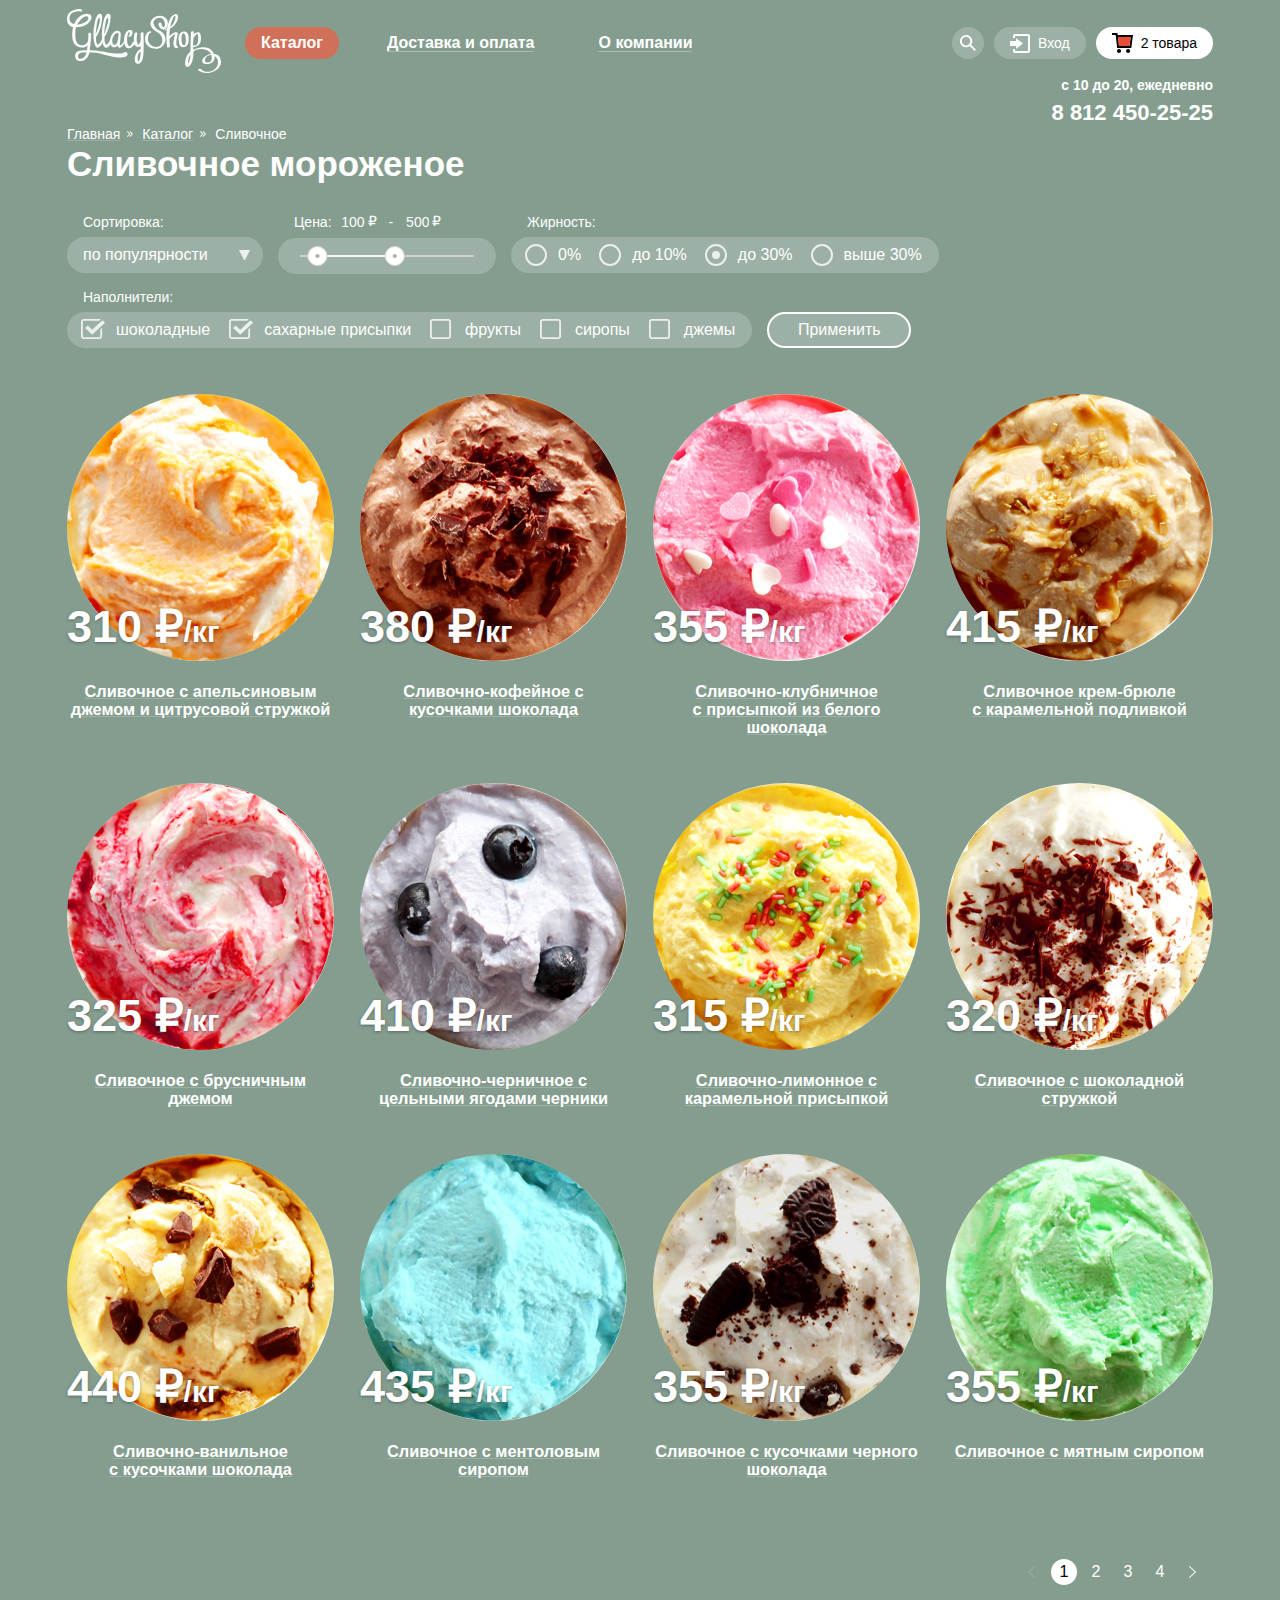
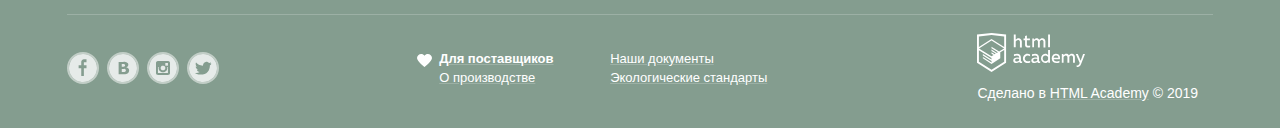
==== catalog.html @ a574b748 "убрал ошибку javascript" ====
<!DOCTYPE html>
<html lang="ru">

<head>
  <meta charset="utf-8">
  <link href="css/normalize.css" rel="stylesheet">
  <link rel="stylesheet" href="css/style.min.css">
  <title>HTML Academy: Глейси - каталог</title>
</head>

<body class="page">
  <svg style="display: none;">
    <symbol id="logo-gllacy" viewBox="0 0 154 64">
      <path
        d="M59.3411 43.1507C58.6031 43.0641 57.8564 43.196 57.1891 43.5308C57.1891 43.5308 54.1865 46.1093 39.3332 43.1404C28.4134 40.9523 22.7384 41.1783 22.7384 41.1783C22.7384 41.1783 24.57 28.3371 24.0695 24.7415C24.0466 24.4763 23.9242 24.2306 23.7281 24.0562C23.532 23.8818 23.2777 23.7923 23.0186 23.8067C21.9276 23.8067 21.267 24.2382 21.267 24.834C21.3606 27.2614 21.277 29.6926 21.0168 32.1072C20.5634 33.3829 19.7122 34.4692 18.5955 35.1974C17.4788 35.9256 16.1591 36.255 14.8413 36.1342C10.087 35.7952 9.08615 32.2819 8.66578 29.8883C8.2454 27.4947 8.00519 20.807 9.2563 18.0744C9.2563 18.0744 16.4227 18.3312 20.9267 14.3864C25.4308 10.4416 25.1505 7.03093 23.0186 5.57217C20.8867 4.11341 15.8922 4.37024 12.0588 7.96577C9.85781 9.93907 8.11968 12.3973 6.97426 15.1569C6.97426 15.1569 1.33923 13.9241 2.63038 7.88359C4.00161 1.57599 12.3991 2.31564 12.3991 2.31564C14.1507 2.66492 14.2307 2.82929 14.8113 2.23346C15.3918 1.63763 15.8122 0.0966821 13.0597 0.00422536C10.3072 -0.0882313 2.04986 1.30889 0.46845 6.93848C-1.22306 12.9276 1.89973 17.2114 6.09348 17.8792C6.09348 17.8792 3.80143 28.2549 6.63396 33.3914C7.41915 35.0146 8.65661 36.3617 10.1892 37.2616C11.7218 38.1615 13.4804 38.5736 15.2417 38.4457C16.8931 38.4457 19.8157 37.5005 20.6465 36.1342C20.6465 36.1342 20.2561 39.812 19.9258 41.1475C19.9258 41.1475 12.9796 41.055 10.8077 42.1748C7.11439 44.178 7.88508 48.8727 9.30635 50.5369C10.5074 51.9546 14.1207 52.7251 16.733 51.4615C18.2281 50.723 19.5196 49.6125 20.4898 48.2309C21.46 46.8494 22.0781 45.2407 22.288 43.5513C26.5142 43.3281 30.748 43.7998 34.8292 44.9485C41.0047 46.8387 49.6024 48.6056 52.1847 48.6056C54.767 48.6056 60.1918 47.8454 60.5221 45.6367C60.7023 44.178 60.1718 43.4178 59.3411 43.1507ZM15.8722 8.81843C15.8722 8.81843 19.1552 6.25019 20.7266 7.85277C21.0794 8.24335 21.2828 8.75163 21.2993 9.28397C21.3159 9.81632 21.1445 10.3369 20.8166 10.7497C20.156 11.6332 18.4145 14.4275 10.1471 15.8143C10.1471 15.8143 12.7494 11.1298 15.8722 8.81843ZM16.1425 48.7905C16.1425 48.7905 11.6084 51.328 11.138 47.8865C10.9562 47.1689 11.0201 46.409 11.3189 45.7339C11.6177 45.0588 12.1333 44.5096 12.7795 44.178C13.5702 43.7773 14.6511 43.274 19.3653 43.4486C19.3125 44.5462 18.9891 45.6121 18.4254 46.5464C17.8617 47.4807 17.0762 48.2528 16.1425 48.7905Z"
        fill="#FBFCFB" />
      <path
        d="M73.6439 24.382C73.6439 26.7037 73.6439 29.0151 73.6439 31.3368C73.6439 31.3368 73.6439 31.419 73.6439 31.46C73.5647 32.3848 73.2694 33.2764 72.7831 34.0591C72.4757 34.6276 72.0763 35.1382 71.602 35.5692C71.0716 36.0418 70.7212 34.9837 70.5211 34.5419C69.1298 31.5525 69.8004 27.546 70.3409 24.4128C70.5911 22.9129 67.6285 23.3033 67.3983 24.6388C66.8584 27.3095 66.6732 30.043 66.8478 32.7647C66.5854 32.7859 66.3304 32.8637 66.0993 32.9929C65.8682 33.1221 65.6662 33.2999 65.5066 33.5146C64.9961 34.6344 63.5048 38.3532 61.6731 36.8636C60.352 35.8363 60.2118 33.0215 60.0717 31.4498C59.9123 29.2711 60.1916 27.082 60.8925 25.0189C60.8324 25.1935 62.0335 22.1116 62.5639 23.2622C62.7074 23.8105 62.7269 24.3852 62.6211 24.9424C62.5153 25.4997 62.2869 26.0248 61.9534 26.4777C60.382 27.6899 62.8242 28.1932 63.775 27.4536C65.5766 26.0667 66.7777 21.5877 63.705 21.0535C60.2319 20.4577 58.2601 24.0532 57.5294 26.9091C57.1421 28.5492 56.9738 30.2357 57.029 31.9223C56.5486 32.7853 54.9271 35.559 53.9763 36.0315C52.8553 36.6273 52.8753 35.7952 52.9153 35.261C52.9554 34.7269 53.4558 29.9705 53.726 26.7653C53.9629 25.4929 53.7871 24.1758 53.2256 23.0157C52.7952 22.1219 49.222 20.1187 46.0792 23.8786C44.3087 25.8622 43.2252 28.3898 42.9965 31.0697C42.7863 31.5011 42.5561 31.9634 42.2858 32.4668C40.7845 35.2919 38.8928 36.4835 38.2222 34.5214C37.5477 32.4775 37.2921 30.3125 37.4715 28.1624C39.8038 24.4569 41.5156 20.377 42.536 16.0917C44.0374 9.2499 43.7571 5.84954 42.9464 5.27426C42.1357 4.69897 38.6926 3.2813 36.6208 11.6949C35.0837 17.6814 34.5456 23.8919 35.0293 30.0629C34.7091 30.7615 34.3087 31.6039 33.7982 32.5593C32.2969 35.3843 30.4152 36.576 29.7346 34.6138C29.0736 32.567 28.8317 30.4021 29.024 28.2549C31.3562 24.5494 33.068 20.4695 34.0885 16.1841C35.6399 9.2499 35.3296 5.84954 34.5189 5.27426C33.7082 4.69897 30.2651 3.2813 28.2032 11.6949C26.1414 20.1084 25.731 29.2822 27.7028 35.446C27.7028 35.446 28.7838 38.9182 30.8056 38.6614C32.4771 38.4457 34.4688 36.7609 35.6399 33.6174C35.7723 34.2352 35.936 34.8456 36.1303 35.446C36.1303 35.446 37.2113 38.9182 39.2331 38.6614C40.6043 38.4868 42.2358 37.3054 43.3768 35.148C44.0874 37.028 45.6188 38.5792 47.5906 38.2299C50.263 37.7368 50.8134 36.2472 50.8134 36.2472C50.8134 36.2472 50.7634 38.6922 52.4749 38.6922C53.9963 38.6922 55.2074 37.7779 56.4084 35.446C56.8188 34.6549 57.059 34.1927 57.1891 33.9256C57.5395 36.1342 58.4303 38.0964 60.1918 38.8874C63.1945 40.2229 65.8169 37.6855 67.3582 35.1789C67.5558 35.7829 67.878 36.3361 68.303 36.8006C68.7279 37.2651 69.2455 37.63 69.8204 37.8704C70.4759 38.0818 71.1752 38.1045 71.8424 37.936C72.5095 37.7676 73.1188 37.4144 73.6038 36.915V40.5311C73.0551 40.5011 72.5114 40.6523 72.0524 40.9625C70.5201 42.253 69.3316 43.9212 68.5982 45.8112C67.8648 47.7013 67.6103 49.7513 67.8587 51.7697C67.9009 52.3158 68.0743 52.8426 68.3632 53.3032C68.6521 53.7638 69.0476 54.1438 69.5145 54.4093C69.9813 54.6749 70.5049 54.8176 71.0386 54.8249C71.5722 54.8321 72.0994 54.7037 72.5729 54.451C75.6757 53.0641 76.1461 48.2872 76.4063 45.3696C77.0369 38.3532 76.5464 31.0491 76.5464 24.0121C76.5464 22.7178 73.6439 23.3239 73.6439 24.382ZM30.2751 12.8763C30.9657 10.1539 31.6063 9.06498 32.2769 9.06498C32.9475 9.06498 33.2077 9.79436 32.7373 12.1469C31.8645 16.659 30.491 21.0536 28.6436 25.2449C28.6436 25.2449 29.5845 15.6089 30.2751 12.8763ZM38.7026 12.8763C39.3932 10.1539 40.0338 9.06498 40.6544 9.06498C41.2749 9.06498 41.5952 9.79436 41.1248 12.1469C40.6544 14.4994 39.123 21.0022 37.0311 25.2449C37.0311 25.2449 38.032 15.6089 38.7026 12.8763ZM51.5741 25.6866C51.4941 26.2825 51.1137 30.0937 50.5732 32.1483C50.0327 34.2029 49.6624 34.9323 48.041 35.6411C46.4195 36.35 45.5988 34.1824 45.5988 34.1824C44.4478 30.895 45.9891 28.0186 47.2703 26.0462C48.5514 24.0738 49.8426 23.8991 50.5832 23.9916C50.7568 24.036 50.9201 24.1152 51.0638 24.2244C51.2076 24.3337 51.3289 24.4709 51.4209 24.6284C51.513 24.7858 51.5739 24.9603 51.6001 25.1418C51.6264 25.3234 51.6176 25.5086 51.5741 25.6866ZM73.5638 44.178C73.6242 46.9398 73.0839 49.6807 71.9824 52.2012C71.2817 52.345 70.9815 52.0779 70.7413 50.9273C70.5761 49.8209 70.5761 48.6951 70.7413 47.5886C71.0686 45.5562 72.0479 43.6942 73.5237 42.298C73.5738 42.9452 73.5738 43.5719 73.5638 44.178Z"
        fill="#FBFCFB" />
      <path
        d="M92.3806 21.4747C91.0788 20.8853 89.9035 20.0372 88.9227 18.9793C87.9418 17.9214 87.1746 16.6746 86.6655 15.3109C85.3843 11.3867 89.5881 8.4897 92.9411 8.66434C96.2941 8.83898 98.0857 12.3832 97.9456 15.5575C97.8855 16.6772 97.1949 19.2044 95.8437 17.8895C94.9501 16.8485 94.4032 15.5422 94.2823 14.1604C94.0821 12.9173 91.1795 13.657 91.3797 14.9617C91.9602 18.7216 95.9037 22.8616 99.2868 18.927C99.9789 18.0362 100.466 16.9962 100.711 15.8848C100.955 14.7735 100.952 13.6197 100.701 12.5099C100.45 11.4 99.9568 10.363 99.2595 9.47639C98.5622 8.5898 97.6784 7.87669 96.6744 7.39049C94.4096 6.48529 91.905 6.43566 89.6078 7.25044C87.3107 8.06522 85.3703 9.6914 84.1332 11.8387C81.4008 16.8211 86.8857 21.6905 90.7692 23.4677C97.0047 26.8886 97.2349 37.9012 88.9475 37.9731C87.245 37.933 85.5951 37.3594 84.2193 36.3293C82.8436 35.2991 81.8077 33.8617 81.2506 32.21C80.6801 30.4841 80.9704 24.4539 83.2524 23.9916C85.0641 23.632 84.5736 21.937 82.802 22.2555C79.0887 22.9951 77.7175 27.9159 78.0778 31.3573C78.6583 36.8431 83.6628 39.9147 88.7173 39.8736C90.9535 39.9395 93.1417 39.2 94.9022 37.7833C96.6628 36.3666 97.8847 34.3621 98.3559 32.1175C98.7278 29.9065 98.3339 27.6317 97.2424 25.6876C96.151 23.7436 94.4309 22.2531 92.3806 21.4747Z"
        fill="#FBFCFB" />
      <path
        d="M110.977 37.7985C108.125 36.1959 109.756 30.0218 110.187 27.6488C110.467 26.1181 111.738 23.7553 109.696 23.2314C107.304 22.6356 104.461 24.9675 102.41 27.1968C102.408 24.6249 102.592 22.0565 102.96 19.5126C106.125 17.8918 108.659 15.2147 110.146 11.9209C111.448 9.2499 112.088 3.70249 107.684 5.32562C103.681 6.76384 102.309 11.4894 101.058 15.2801C100.586 16.7464 100.221 18.247 99.9674 19.7694C99.5682 19.9414 99.1606 20.0923 98.7463 20.2214C97.0848 20.7556 97.305 21.6699 98.9865 21.1357L99.7972 20.8686C98.9965 26.6318 99.537 32.6723 100.047 38.3327C100.047 38.8874 103.05 38.3327 102.94 37.5314C102.72 35.0042 102.53 32.4771 102.45 29.9705C102.691 29.8979 102.909 29.7595 103.08 29.5698C104.001 28.3831 105.034 27.2924 106.163 26.3133C106.463 26.0359 106.773 25.7791 107.084 25.5325L107.544 25.1833C108.215 24.6388 108.345 24.6285 107.924 25.1833C107.768 26.1629 107.56 27.1333 107.304 28.0905C106.753 31.1724 105.172 37.2232 108.645 39.1648C109.396 39.5551 112.098 38.4046 110.977 37.7985ZM104.481 13.0303C104.792 12.1161 105.202 11.212 105.582 10.3286C106.053 9.21908 107.314 5.42835 108.225 7.24667C108.955 8.69516 107.804 11.0682 107.294 12.4551C106.49 14.6234 105.102 16.5119 103.29 17.8997C103.582 16.2514 103.98 14.6248 104.481 13.0303Z"
        fill="#FBFCFB" />
      <path
        d="M121.737 30.5971C121.737 27.2173 121.367 22.8821 117.433 22.5226C113.119 22.1219 111.428 26.755 111.368 30.217C111.361 30.3395 111.392 30.4611 111.454 30.5657C111.517 30.6702 111.609 30.7528 111.718 30.8026C111.718 34.0386 112.479 38.2607 116.232 38.1888C120.416 38.1272 121.737 34.3776 121.737 30.5971ZM116.732 36.2267C114.29 35.1994 114.51 30.8745 114.671 28.7891C114.685 28.6843 114.671 28.5773 114.628 28.4808C114.585 28.3843 114.517 28.3024 114.43 28.2446C114.731 26.19 115.511 23.1081 117.293 24.6388C118.714 25.8921 118.744 28.9021 118.814 30.6382C118.874 31.8504 118.724 36.9869 116.742 36.2267H116.732Z"
        fill="#FBFCFB" />
      <path
        d="M153.265 49.1398C152.144 46.1812 149.682 45.0306 146.969 44.9074C146.667 44.1563 146.287 43.4401 145.838 42.7706C141.925 36.8225 132.637 37.6341 126.341 40.716C126.341 39.7812 126.251 38.8463 126.211 37.9115C127.463 38.0153 128.721 37.7863 129.862 37.2465C131.003 36.7067 131.99 35.8743 132.727 34.8296C134.398 32.3743 134.158 28.0186 133.497 25.2654C132.877 22.6767 130.415 23.1389 128.563 24.0019C127.882 24.333 127.254 24.7696 126.701 25.2963C126.701 24.608 126.811 23.9094 126.861 23.2417C126.972 21.6596 124.019 22.0603 123.919 23.4574C123.458 29.8164 123.619 36.1548 123.478 42.5035C121.702 44.0013 120.291 45.9041 119.358 48.0604C118.425 50.2166 117.996 52.5667 118.104 54.9235C118.104 57.2555 120.035 59.0327 122.107 57.3685C125 55.0879 125.881 50.5575 126.281 47.0955C126.445 45.5504 126.498 43.995 126.441 42.4419C128.698 40.9228 131.334 40.105 134.033 40.0868C136.732 40.0685 139.378 40.8507 141.655 42.3391C142.632 43.0474 143.415 44.0028 143.927 45.1128C142.326 45.4066 140.771 45.9179 139.303 46.6332C137.591 47.4756 135.049 49.4686 135.169 51.6978C135.149 52.4032 135.366 53.0941 135.784 53.655C136.201 54.216 136.793 54.613 137.461 54.7797C137.552 54.8272 137.65 54.8584 137.751 54.8721C143.897 55.8994 148.471 52.1703 147.59 46.9209C150.593 48.5954 151.704 52.4785 150.643 55.8173C148.251 63.3165 139.042 64.991 133.678 59.9778C133.097 59.4436 130.485 60.5736 130.945 61.0051C138.692 68.2681 157.989 61.5496 153.265 49.1398ZM123.298 47.3215C123.213 49.1354 122.827 50.9211 122.157 52.6018C121.907 53.1668 121.637 53.7113 121.346 54.2455C121.346 54.2455 121.086 54.3071 121.036 53.5058C121.032 50.6277 121.846 47.8109 123.378 45.4005C123.358 46.0374 123.338 46.6846 123.298 47.3215ZM126.431 28.974C126.489 28.9234 126.539 28.8646 126.581 28.7994C127.119 27.8692 127.757 27.0042 128.483 26.2208C129.007 25.6096 129.617 25.0831 130.294 24.6593C130.615 24.8237 130.945 25.6866 131.065 26.8475C131.375 29.7034 131.506 37.2232 127.122 36.5143C126.78 36.4987 126.438 36.5583 126.121 36.689C126.111 34.0797 126.251 31.532 126.431 28.974ZM139.523 53.362H139.463C137.781 52.9511 137.961 51.3074 138.182 50.1979C138.672 47.5989 141.755 46.2018 144.297 46.0888C145.588 49.787 144.597 54.2147 139.523 53.362Z"
        fill="#FBFCFB" />
    </symbol>
    <symbol id="login-logo" viewBox="0 0 20 19">
      <path d="M6.04 14.88L12.96 9.5L6.04 4.13V7.04H0V11.96H6.04V14.88Z" />
      <path
        d="M18 0H5C4.46957 0 3.96086 0.210714 3.58579 0.585786C3.21071 0.960859 3 1.46957 3 2V4H5V2H18V17H5V15H3V17C3 17.5304 3.21071 18.0391 3.58579 18.4142C3.96086 18.7893 4.46957 19 5 19H18C18.5304 19 19.0391 18.7893 19.4142 18.4142C19.7893 18.0391 20 17.5304 20 17V2C20 1.46957 19.7893 0.960859 19.4142 0.585786C19.0391 0.210714 18.5304 0 18 0Z" />
    </symbol>
    <symbol id="search-logo" viewBox="0 0 16 16">
      <path
        d="M16 14.6652L11.0785 9.73294C11.9827 8.48188 12.3826 6.93501 12.1984 5.40134C12.0141 3.86767 11.2594 2.4601 10.0848 1.45982C8.91022 0.45954 7.40233 -0.0598191 5.86234 0.00548954C4.32234 0.0707982 2.86363 0.715967 1.77757 1.81212C0.691516 2.90827 0.0580813 4.3747 0.0038002 5.91849C-0.050481 7.46228 0.478388 8.96976 1.48476 10.1398C2.49113 11.3098 3.90092 12.0563 5.43251 12.2301C6.96409 12.4039 8.50472 11.9922 9.74663 11.0772L14.6586 16L16 14.6652ZM6.08152 10.3767C5.24079 10.3767 4.41895 10.1268 3.71991 9.65874C3.02087 9.19063 2.47604 8.5253 2.15431 7.74687C1.83258 6.96844 1.7484 6.11188 1.91241 5.28551C2.07643 4.45913 2.48128 3.70006 3.07576 3.10427C3.67024 2.50849 4.42766 2.10276 5.25223 1.93838C6.0768 1.77401 6.93149 1.85837 7.70822 2.1808C8.48495 2.50324 9.14883 3.04927 9.61591 3.74983C10.083 4.4504 10.3323 5.27404 10.3323 6.11661C10.3298 7.24568 9.88115 8.3278 9.08451 9.12618C8.28788 9.92456 7.20813 10.3742 6.08152 10.3767Z" />
    </symbol>
    <symbol id="cart-logo" viewBox="0 0 21 20">
      <path
        d="M5.70345 2L5.46161 0H0V2H3.66795L5.17946 15H19.2869L21 2H5.70345ZM17.5034 13H6.97313L5.96545 4H18.6924L17.5034 13Z" />
      <path
        d="M7.03359 20C8.14664 20 9.04894 19.1046 9.04894 18C9.04894 16.8954 8.14664 16 7.03359 16C5.92054 16 5.01823 16.8954 5.01823 18C5.01823 19.1046 5.92054 20 7.03359 20Z" />
      <path
        d="M16.1027 20C17.2157 20 18.118 19.1046 18.118 18C18.118 16.8954 17.2157 16 16.1027 16C14.9896 16 14.0873 16.8954 14.0873 18C14.0873 19.1046 14.9896 20 16.1027 20Z" />
      <path class="full-cart" d="M5.93506 4.02997L6.97297 13H17.5032L18.6923 4.02997H5.93506Z" fill="#E84D37" />
    </symbol>
    <symbol id="x-small" viewBox="0 0 11 11">
      <path
        d="M11 0.712591L10.2874 0L5.5 4.78741L0.712591 0L0 0.712591L4.78741 5.5L0 10.2874L0.712591 11L5.5 6.21259L10.2874 11L11 10.2874L6.21259 5.5L11 0.712591Z"
        fill="#2C2829" />
    </symbol>
    <symbol id="logo-academy" viewBox="0 0 108 39">
      <path
        d="M44.582 28.426C44.7698 28.4144 44.9553 28.3771 45.134 28.3151V29.7263C44.7564 29.8745 44.3566 29.9496 43.9538 29.948C43.6117 29.9839 43.2676 29.9061 42.9692 29.7255C42.6707 29.5448 42.4327 29.2703 42.2882 28.94C41.3994 29.6974 40.2878 30.1005 39.1473 30.0791C37.6339 30.0791 36.2348 29.2021 36.2348 27.3776C36.2348 25.1197 38.2145 24.4241 39.9468 24.4241C40.6765 24.4355 41.4034 24.5233 42.1169 24.6862V24.3737C42.1169 23.275 41.3554 22.4988 39.9277 22.4988C38.894 22.5023 37.8726 22.7358 36.9296 23.1843V21.3699C37.9559 20.9951 39.0325 20.7977 40.1181 20.7852C42.4785 20.7852 43.9253 21.9747 43.9253 24.6459V27.8111C43.912 27.962 43.9555 28.1123 44.0465 28.2294C44.1374 28.3465 44.2683 28.4207 44.4107 28.436C44.4679 28.4427 44.5258 28.4393 44.582 28.426ZM38.1479 27.2163C38.177 27.5946 38.3467 27.9451 38.6198 28.1908C38.8929 28.4366 39.247 28.5574 39.6041 28.5268H39.7088C40.6057 28.5405 41.4713 28.1782 42.1169 27.5187V25.9966C41.522 25.8626 40.9165 25.7883 40.3084 25.7749C39.2615 25.7749 38.1479 26.1277 38.1479 27.2365V27.2163Z"
        fill="white" />
      <path
        d="M50.5022 20.7651C51.4002 20.7443 52.2873 20.9774 53.072 21.4404V23.2448C52.3925 22.7578 51.5891 22.5011 50.7687 22.5089C50.0431 22.4476 49.3241 22.6933 48.7693 23.1922C48.2145 23.6912 47.869 24.4027 47.8085 25.1709C47.7481 25.9391 47.9776 26.7014 48.4468 27.2907C48.916 27.88 49.5867 28.2484 50.3118 28.3151C50.4639 28.3252 50.6165 28.3252 50.7687 28.3151C51.6191 28.315 52.4551 28.0823 53.1957 27.6397V29.4541C52.3309 29.8749 51.387 30.0817 50.4355 30.0589C49.8841 30.1 49.3303 30.0253 48.8062 29.8391C48.282 29.6529 47.7978 29.3589 47.3812 28.974C46.9647 28.589 46.624 28.1207 46.3789 27.5959C46.1337 27.0711 45.9888 26.5002 45.9526 25.916C45.9526 25.7749 45.9526 25.6237 45.9526 25.4826C45.9335 24.882 46.0266 24.2834 46.2264 23.721C46.4263 23.1586 46.729 22.6435 47.1171 22.2052C47.5053 21.767 47.9713 21.4142 48.4885 21.167C49.0057 20.9199 49.5638 20.7833 50.131 20.7651C50.2545 20.7555 50.3786 20.7555 50.5022 20.7651Z"
        fill="white" />
      <path
        d="M62.6661 28.426C62.8538 28.4144 63.0394 28.3771 63.2181 28.3151V29.7263C62.8404 29.8745 62.4407 29.9496 62.0379 29.948C61.6958 29.9839 61.3517 29.9061 61.0532 29.7255C60.7548 29.5448 60.5168 29.2703 60.3723 28.94C59.4834 29.6974 58.3719 30.1005 57.2313 30.0791C55.718 30.0791 54.3189 29.2021 54.3189 27.3776C54.3189 25.1197 56.2986 24.4241 58.0308 24.4241C58.7606 24.4355 59.4875 24.5233 60.2009 24.6862V24.3737C60.2009 23.275 59.4395 22.4988 58.0118 22.4988C56.9781 22.5023 55.9567 22.7358 55.0137 23.1843V21.3699C56.04 20.9951 57.1166 20.7977 58.2022 20.7852C60.5626 20.7852 62.0093 21.9747 62.0093 24.6459V27.8111C61.9961 27.962 62.0396 28.1123 62.1305 28.2294C62.2215 28.3465 62.3524 28.4207 62.4948 28.436C62.552 28.4427 62.6099 28.4393 62.6661 28.426ZM56.232 27.2163C56.2611 27.5946 56.4308 27.9451 56.7039 28.1908C56.977 28.4366 57.331 28.5574 57.6882 28.5268H57.7929C58.6897 28.5405 59.5553 28.1782 60.2009 27.5187V25.9966C59.6061 25.8626 59.0006 25.7883 58.3925 25.7749C57.336 25.7749 56.232 26.1277 56.232 27.2365V27.2163Z"
        fill="white" />
      <path
        d="M72.974 16.9648V29.8271H71.2989V28.426C70.9277 28.9464 70.445 29.3659 69.8906 29.6498C69.3362 29.9338 68.726 30.074 68.1103 30.0589C66.9966 29.9812 65.9524 29.4578 65.1895 28.5949C64.4267 27.732 64.0022 26.5941 64.0022 25.412C64.0022 24.2299 64.4267 23.092 65.1895 22.2291C65.9524 21.3662 66.9966 20.8428 68.1103 20.7651C68.6778 20.7487 69.2416 20.8669 69.7603 21.1111C70.2791 21.3553 70.7397 21.7192 71.1085 22.1763V16.9648H73.0121H72.974ZM68.4435 22.4888C67.7114 22.4888 67.0093 22.7967 66.4917 23.345C65.9741 23.8932 65.6833 24.6367 65.6833 25.412C65.6833 26.1873 65.9741 26.9308 66.4917 27.479C67.0093 28.0272 67.7114 28.3352 68.4435 28.3352C69.0099 28.3399 69.5648 28.166 70.0377 27.8358C70.5105 27.5055 70.88 27.0337 71.099 26.4805V24.3334C70.8734 23.786 70.5021 23.32 70.0305 22.9924C69.5589 22.6648 69.0075 22.4898 68.4435 22.4888Z"
        fill="white" />
      <path
        d="M78.9989 20.7651C82.3111 20.7651 83.4532 23.5976 82.9202 26.1478H76.6479C76.8573 27.7304 78.3136 28.3856 79.8364 28.3856C80.7481 28.3862 81.6485 28.1728 82.4729 27.7607V29.4541C81.5292 29.8805 80.5099 30.0868 79.4843 30.0589C76.9335 30.0589 74.7253 28.5167 74.7253 25.412C74.6709 24.2403 75.0569 23.0935 75.799 22.2226C76.5411 21.3517 77.5787 20.8276 78.6848 20.7651H78.9989ZM79.0845 22.398C78.7864 22.3733 78.4865 22.411 78.2021 22.5091C77.9178 22.6071 77.6544 22.7637 77.4272 22.9696C77.2 23.1756 77.0134 23.427 76.8781 23.7095C76.7427 23.9919 76.6613 24.2998 76.6384 24.6157V24.6761H81.2546C81.281 24.4048 81.2565 24.1305 81.1828 23.8692C81.109 23.6078 80.9873 23.3643 80.8247 23.1528C80.662 22.9412 80.4616 22.7657 80.2349 22.6362C80.0082 22.5067 79.7596 22.4257 79.5033 22.398C79.3644 22.3779 79.2235 22.3779 79.0845 22.398Z"
        fill="white" />
      <path
        d="M84.8048 21.007H86.4514V22.1057C86.8022 21.6912 87.2302 21.3581 87.7085 21.1273C88.1868 20.8966 88.7051 20.7732 89.2306 20.7651C89.7436 20.7308 90.2557 20.8439 90.7131 21.0923C91.1704 21.3407 91.5559 21.7152 91.829 22.1763C92.2017 21.748 92.6511 21.4026 93.1512 21.1603C93.6513 20.918 94.1919 20.7837 94.7415 20.7651C95.1767 20.7503 95.6099 20.8337 96.0124 21.0095C96.4148 21.1854 96.7775 21.4498 97.0762 21.7853C97.3749 22.1207 97.603 22.5196 97.7453 22.9554C97.8876 23.3912 97.9408 23.854 97.9015 24.3133V29.8271H95.9979V24.3737C96.0405 23.93 95.915 23.4866 95.6491 23.1407C95.3832 22.7948 94.9986 22.5749 94.5797 22.5291H94.3513C93.9544 22.565 93.569 22.6885 93.2198 22.8916C92.8707 23.0947 92.5655 23.373 92.324 23.7085V29.8271H90.4204V24.3737C90.463 23.93 90.3375 23.4866 90.0716 23.1407C89.8057 22.7948 89.4211 22.5749 89.0022 22.5291H88.7738C88.3331 22.5669 87.906 22.7087 87.5239 22.9442C87.1418 23.1797 86.8144 23.5028 86.5656 23.8899V29.8372H84.8048V21.007Z"
        fill="white" />
      <path
        d="M106.096 21.007H108L104.098 31.0165C103.146 33.3148 102.013 34.0406 100.747 34.0406C100.379 34.0306 100.012 33.9799 99.6528 33.8894V32.2564C99.9273 32.3449 100.213 32.3891 100.5 32.3874C101.452 32.3874 102.08 31.7121 102.565 30.3714L102.737 29.9279L98.7771 21.0372H100.804L103.66 27.6901L106.096 21.007Z"
        fill="white" />
      <path
        d="M38.6999 1.5221V6.56216C39.0514 6.18238 39.4703 5.87999 39.9326 5.67239C40.3949 5.46479 40.8914 5.35609 41.3935 5.35255C41.8191 5.32525 42.2457 5.38705 42.6487 5.53441C43.0518 5.68177 43.4235 5.9118 43.7426 6.21136C44.0617 6.51091 44.3219 6.87413 44.5084 7.28024C44.6949 7.68635 44.804 8.1274 44.8295 8.57819C44.839 8.7023 44.839 8.82703 44.8295 8.95115V14.4045H42.9259V9.20315C42.9563 8.94983 42.9387 8.69261 42.8739 8.44662C42.8091 8.20064 42.6985 7.97087 42.5486 7.77081C42.3988 7.57076 42.2126 7.40447 42.0012 7.28173C41.7897 7.15899 41.5572 7.08227 41.3174 7.05609C41.2192 7.04604 41.1204 7.04604 41.0223 7.05609C40.552 7.08571 40.0954 7.23494 39.6912 7.49112C39.2869 7.74731 38.9469 8.1029 38.6999 8.52779V14.3743H36.7963V1.5221H38.6999Z"
        fill="white" />
      <path
        d="M49.9025 2.41923V5.56423H52.9197V7.28793H49.9025V11.32C49.9025 12.4792 50.407 12.8622 51.4825 12.8622C52.0604 12.862 52.6327 12.7421 53.1672 12.5094V14.2029C52.4477 14.4649 51.6912 14.5944 50.9305 14.5859C50.5972 14.6311 50.2589 14.6061 49.9348 14.5124C49.6107 14.4187 49.3073 14.2581 49.042 14.0399C48.7767 13.8216 48.5547 13.5501 48.3888 13.2407C48.2228 12.9314 48.1162 12.5904 48.0751 12.2373C48.0561 12.053 48.0561 11.8671 48.0751 11.6829V7.26777H46.5522V5.54407H48.0465V2.88292L49.9025 2.41923Z"
        fill="white" />
      <path
        d="M55.2992 14.3843V5.56423H56.9458V6.66296C57.2966 6.24843 57.7246 5.9153 58.2029 5.68457C58.6812 5.45384 59.1995 5.33049 59.725 5.32231C60.238 5.28809 60.7501 5.40114 61.2075 5.64952C61.6648 5.8979 62.0503 6.27241 62.3234 6.73352C62.6961 6.30524 63.1455 5.95987 63.6456 5.71757C64.1457 5.47528 64.6863 5.3409 65.2359 5.32231C65.6711 5.30757 66.1043 5.39091 66.5068 5.56679C66.9092 5.74267 67.2719 6.00709 67.5706 6.34254C67.8693 6.67799 68.0974 7.07682 68.2397 7.51263C68.382 7.94843 68.4352 8.41127 68.3959 8.87051V14.3843H66.4923V8.93099C66.5174 8.70892 66.5005 8.48378 66.4425 8.26873C66.3845 8.05367 66.2866 7.853 66.1546 7.67845C66.0226 7.5039 65.859 7.35896 65.6735 7.2521C65.488 7.14524 65.2842 7.07861 65.0741 7.05609H64.8457C64.4465 7.09568 64.0597 7.22385 63.7104 7.43226C63.3611 7.64067 63.0572 7.92465 62.8184 8.2657V14.3843H60.9148V8.93099C60.9398 8.70582 60.9216 8.47762 60.8612 8.26009C60.8009 8.04255 60.6997 7.84016 60.5637 7.66507C60.4277 7.48997 60.2597 7.34578 60.0698 7.24113C59.8799 7.13648 59.672 7.07354 59.4585 7.05609H59.2301C58.7894 7.09388 58.3624 7.23572 57.9803 7.47121C57.5982 7.70669 57.2707 8.02984 57.0219 8.4169V14.3743H55.2992V14.3843Z"
        fill="white" />
      <path d="M72.974 1.51202H71.118V14.3743H72.974V1.51202Z" fill="white" />
      <path
        d="M14.6957 0H14.5434L0 1.61282V29.8372L14.5434 39L29.0868 29.8372V1.61282L14.6957 0ZM27.1832 28.678L14.5434 36.6413L1.90359 28.678V17.1362L14.4863 25.0693V26.5107L5.85353 21.0675V22.4585L14.5244 27.9723V29.444L5.86305 23.9806V25.3717L14.5339 30.8855L23.2809 25.3414V19.3538L27.1832 16.8842V28.678ZM27.1832 15.4125L23.7092 17.5697L22.1102 18.5777L14.4958 13.7795V15.1706L21.0061 19.2732H20.9395L20.7967 19.3639L19.8449 19.9385L14.4768 16.5516V17.9426L18.7123 20.6139L17.7129 21.3195L14.5148 19.3034V20.6945L16.6183 22.0049L14.4768 23.3657L1.96069 15.4831L14.4958 7.49961L27.1832 15.4125ZM27.1832 14.0114L14.4768 6.04807L1.90359 14.0013V3.41716L14.5529 2.01602L27.1927 3.41716V14.0114H27.1832Z"
        fill="white" />
    </symbol>
    <symbol id="icon-arrow" viewBox="0 0 7 12">
      <path
        d="M6.84111 5.65875L0.932395 0.148752C0.829699 0.05349 0.690626 0 0.545642 0C0.400659 0 0.261586 0.05349 0.15889 0.148752C0.108543 0.195234 0.0685817 0.250534 0.041311 0.311464C0.0140403 0.372393 0 0.437746 0 0.503752C0 0.569758 0.0140403 0.635111 0.041311 0.69604C0.0685817 0.75697 0.108543 0.812271 0.15889 0.858752L5.6916 5.99875L0.15889 11.1688C0.108543 11.2152 0.0685817 11.2705 0.041311 11.3315C0.0140403 11.3924 0 11.4577 0 11.5238C0 11.5898 0.0140403 11.6551 0.041311 11.716C0.0685817 11.777 0.108543 11.8323 0.15889 11.8788C0.266426 11.9636 0.404942 12.0065 0.545642 11.9988C0.616091 11.9996 0.68594 11.9866 0.750698 11.9608C0.815455 11.935 0.873688 11.8968 0.921651 11.8488L6.84111 6.36875C6.89146 6.32227 6.93142 6.26697 6.95869 6.20604C6.98596 6.14511 7 6.07976 7 6.01375C7 5.94775 6.98596 5.88239 6.95869 5.82146C6.93142 5.76053 6.89146 5.70523 6.84111 5.65875Z" />
    </symbol>
  </svg>
  <header class="header">
    <nav class="header__nav container">
      <a href="index.html" class="header__logo">
        <svg width="154" height="64" aria-label="Логотип магазина мороженого Глэйси">
          <use xlink:href="#logo-gllacy"></use>
        </svg>
      </a>
      <ul class="header__menu">
        <li class="header__menu-list">
          <a class="header__link header__link--active">Каталог</a>
          <ul class="header__submenu submenu-catalog">
            <li class="submenu-catalog__list submenu-catalog__list--title">
              <!-- не понял ссылка это или просто текст -->
              <a class="submenu-catalog__head-text">Новинки</a>
            </li>
            <li class="submenu-catalog__list submenu-catalog__list--current">
              <a class="submenu-catalog__link">Сливочное</a>
            </li>
            <li class="submenu-catalog__list">
              <a class="submenu-catalog__link" href="catalog.html">Щербеты</a>
            </li>
            <li class="submenu-catalog__list">
              <a class="submenu-catalog__link" href="catalog.html">Фруктовый лед</a>
            </li>
            <li class="submenu-catalog__list">
              <a class="submenu-catalog__link" href="catalog.html">Мелорин</a>
            </li>
          </ul>
        </li>
        <li class="header__menu-list header__menu-list--nopsevdo"><a class="header__link" href="blank.html">Доставка и
            оплата</a></li>
        <li class="header__menu-list header__menu-list--nopsevdo"><a class="header__link" href="price.html">О
            компании</a>
        </li>
      </ul>
      <ul class="header__actions header-actions">
        <li class="header-actions__list">
          <a class="header__link header-actions__link header-actions__link--search" aria-label="форма поиска">
            <svg width="16" height="16">
              <use xlink:href="#search-logo"></use>
            </svg>
          </a>
          <label class="header__submenu search-form" for="search">
            <input class="search-form__input main-input" type="search" name="search" id="search"
              placeholder="Крем-брюле">
          </label>
        </li>
        <li class="header-actions__list">
          <a class="header__link header-actions__link header-actions__link--login">
            <svg width="20" height="19">
              <use xlink:href="#login-logo"></use>
            </svg> Вход</a>
          <form class="header__submenu login-form" action="" method="post">
            <input class="login-form__input login-form__input--email main-input" type="email" name="login-mail"
              id="login-mail" placeholder="email@example.com" required>
            <input class="login-form__input login-form__input--pass main-input" type="password" name="login-pass"
              id="login-pass" required>
            <div class="login-form__footer">
              <button class="login-form__btn main-btn" type="submit">Войти</button>
              <div class="login-form__help">
                <a href="#" class="login-form__forgot-password text-link text-link--black">Забыли
                  пароль?</a>
                <a href="#" class="login-form__registration text-link text-link--black">Новая
                  регистрация</a>
              </div>
            </div>
          </form>
        </li>
        <li class="header-actions__list">
          <a class="header__link header-actions__link header-actions__link--cart header-actions__link--cart-full">
            <svg width="21" height="20">
              <path
                d="M5.70345 2L5.46161 0H0V2H3.66795L5.17946 15H19.2869L21 2H5.70345ZM17.5034 13H6.97313L5.96545 4H18.6924L17.5034 13Z" />
              <path
                d="M7.03359 20C8.14664 20 9.04894 19.1046 9.04894 18C9.04894 16.8954 8.14664 16 7.03359 16C5.92054 16 5.01823 16.8954 5.01823 18C5.01823 19.1046 5.92054 20 7.03359 20Z" />
              <path
                d="M16.1027 20C17.2157 20 18.118 19.1046 18.118 18C18.118 16.8954 17.2157 16 16.1027 16C14.9896 16 14.0873 16.8954 14.0873 18C14.0873 19.1046 14.9896 20 16.1027 20Z" />
              <path class="svg-full-cart" d="M5.93506 4.02997L6.97297 13H17.5032L18.6923 4.02997H5.93506Z"
                fill="#E84D37" />
            </svg> 2 товара</a>
          <form action="" method="POST" class="header__submenu cart">
            <!-- чтобы форма не отправлялась Пустой, можно добавить два инпута с типом hidden -->
            <input type="hidden" name="cart-item-1" value="ice-cream orange">
            <input type="hidden" name="cart-item-2" value="ice-cream strawberry">
            <!-- не знаю что с ними делать, никогда неверстал корзины -->
            <ul class="cart__list">
              <li class="cart__item cart-item">
                <button class="cart-item__remove-btn" type="button" aria-label="кнопка удалить">
                  <svg width="11" height="11">
                    <use xlink:href="#x-small"></use>
                  </svg>
                </button>
                <img class="cart-item__img" src="img/ice-in-cart-1.jpg" width="33" height="33"
                  alt="мороженое в корзине первое">
                <p class="cart-item__name">Пломбир с апельсиновым джемом</p>
                <p class="cart-item__cost">1,5 кг х <span>200 руб.</span></p>
                <p class="cart-item__total">300 руб.</p>
              </li>
              <li class="cart__item cart-item">
                <button class="cart-item__remove-btn" type="button" aria-label="кнопка удалить">
                  <svg width="11" height="11">
                    <use xlink:href="#x-small"></use>
                  </svg>
                </button>
                <img class="cart-item__img" src="img/ice-in-cart-2.jpg" width="33" height="33"
                  alt="мороженое в корзине второе">
                <p class="cart-item__name">Клубничный пломбир с присыпкой из белого шоколада</p>
                <p class="cart-item__cost">1,5 кг х <span>200 руб.</span></p>
                <p class="cart-item__total">450 руб.</p>
              </li>
            </ul>
            <p class="cart__sum-text">Итого: <span class="cart__sum-cost">750</span>руб.</p>
            <button class="cart__btn-order main-btn" type="submit">Оформить заказ</button>
          </form>
        </li>
      </ul>
    </nav>
    <div class="header__contact container">
      <p class="header__contact-text">с 10 до 20, ежедневно</p>
      <a href="tel:88124502525" class="header__contact-tel">8 812 450-25-25</a>
    </div>
  </header>

  <main>
    <h1 class="visually-hidden">Страница каталога магазина мороженого Глейси</h1>
    <section class="catalog">
      <div class="catalog__container container">
        <ul class="catalog__breadcrumbs-menu">
          <li class="catalog__breadcrumbs-list">
            <a href="index.html" class="catalog__breadcrumbs-link text-link">Главная</a>
          </li>
          <li class="catalog__breadcrumbs-list">
            <a href="" class="catalog__breadcrumbs-link text-link">Каталог</a>
          </li>
          <li class="catalog__breadcrumbs-list">
            <a class="catalog__breadcrumbs-link catalog__breadcrumbs-link--active">Сливочное</a>
          </li>
        </ul>
        <h2 class="catalog__title">Сливочное мороженое</h2>
        <form action="https://echo.htmlacademy.ru/" method="POST" class="catalog__filter filter">
          <!-- здесь будет фильтр -->
          <div class="filter__item">
            <h3 class="filter__heading">
              Сортировка:
            </h3>
            <div class="select">
              <div class="select__header">
                <span class="select__option select__current">по популярности</span>
                <div class="select__icon"></div>
              </div>
              <div class="select__body">
                <div class="select__option select__item">по популярности</div>
                <div class="select__option select__item">по цене</div>
                <div class="select__option select__item">по наименованию</div>
              </div>
            </div>
          </div>
          <div class="filter__item item-price">
            <h3 class="filter__heading">Цена:</h3>
            <div class="item-price__price-box">
              <label class="item-price__label item-price__label--min"><input
                  class="item-price__input item-price__input--min" id="input-number" type="number" min="0" max="499"
                  name="min-price" value="0"></label>
              <label class="item-price__label item-price__label--max"><input
                  class="item-price__input item-price__input--max" id="input-number-2" type="number" max="900"
                  name="max-price" value="500"></label>
            </div>
            <div id="slider"></div>
          </div>
          <div class="filter__item">
            <h3 class="filter__heading">Жирность:</h3>
            <div class="filter__radio filter-radio">
              <input class="filter-radio__input" type="radio" name="fat-content" value="without-fat" id="without-fat">
              <label class="filter-radio__label" for="without-fat">0%</label>
              <input class="filter-radio__input" type="radio" name="fat-content" value="fat-up-to-10" id="fat-up-to-10">
              <label class="filter-radio__label" for="fat-up-to-10">до 10%</label>
              <input class="filter-radio__input" type="radio" name="fat-content" value="fat-up-to-30" id="fat-up-to-30"
                checked>
              <label class="filter-radio__label" for="fat-up-to-30">до 30%</label>
              <input class="filter-radio__input" type="radio" name="fat-content" value="fat-over-30" id="fat-over-30">
              <label class="filter-radio__label" for="fat-over-30">выше 30%</label>
            </div>
          </div>
          <div class="filter__item filter__item--checkbox">
            <h3 class="filter__heading">Наполнители:</h3>
            <div class="filter__checkbox filter-checkbox">
              <input class="filter-checkbox__input" type="checkbox" id="chocalate" name="topfil"
                value="topfil-chocalate" checked>
              <label class="filter-checkbox__label" for="chocalate">шоколадные</label>
              <input class="filter-checkbox__input" type="checkbox" id="sugar" name="topfil" value="topfil-sugar"
                checked>
              <label class="filter-checkbox__label" for="sugar">сахарные присыпки</label>
              <input class="filter-checkbox__input" type="checkbox" id="fruits" name="topfil" value="topfil-fruits">
              <label class="filter-checkbox__label" for="fruits">фрукты</label>
              <input class="filter-checkbox__input" type="checkbox" id="syrop" name="topfil" value="topfil-syrop">
              <label class="filter-checkbox__label" for="syrop">сиропы</label>
              <input class="filter-checkbox__input" type="checkbox" id="jam" name="topfil" value="topfil-jam">
              <label class="filter-checkbox__label" for="jam">джемы</label>
            </div>

          </div>
          <button class="filter__btn" type="submit">Применить</button>
        </form>
        <ul class="catalog__list">
          <li class="catalog__list-item ice-item">
            <img class="ice-item__img" src="img/ice-item-1.jpg" width="267" height="267" alt="Сливочное с апельсином">
            <p class="ice-item__price">310 &#8381;<span class="ice-item__price-text">/кг</span></p>
            <a href="#" class="ice-item__description-link text-link">
              <h3 class="ice-item__description-text">Сливочное с апельсиновым<br>джемом и цитрусовой
                стружкой</h3>
            </a>
            <div class="ice-item__hover-wrapper">
              <a href="#" class="ice-item__btn-view main-btn">Быстрый просмотр</a>
            </div>
          </li>
          <li class="catalog__list-item ice-item">
            <img class="ice-item__img" src="img/ice-item-2.jpg" width="267" height="267" alt="Сливочно-кофейное">
            <p class="ice-item__price">380 &#8381;<span class="ice-item__price-text">/кг</span></p>
            <a href="#" class="ice-item__description-link text-link">
              <h3 class="ice-item__description-text">Сливочно-кофейное с кусочками шоколада</h3>
            </a>
            <div class="ice-item__hover-wrapper">
              <a href="#" class="ice-item__btn-view main-btn">Быстрый просмотр</a>
            </div>
          </li>
          <li class="catalog__list-item ice-item">
            <img class="ice-item__img" src="img/ice-item-3.jpg" width="267" height="267" alt="Сливочно крем-брюле">
            <p class="ice-item__price">355 &#8381;<span class="ice-item__price-text">/кг</span></p>
            <a href="#" class="ice-item__description-link text-link">
              <h3 class="ice-item__description-text">Сливочно-клубничное<br>с присыпкой из белого шоколада
              </h3>
            </a>
            <div class="ice-item__hover-wrapper">
              <a href="#" class="ice-item__btn-view main-btn">Быстрый просмотр</a>
            </div>
          </li>
          <li class="catalog__list-item ice-item">
            <img class="ice-item__img" src="img/ice-item-4.jpg" width="267" height="267" alt="Сливочно-кофейное">
            <p class="ice-item__price">415 &#8381;<span class="ice-item__price-text">/кг</span></p>
            <a href="#" class="ice-item__description-link text-link">
              <h3 class="ice-item__description-text">Сливочное крем-брюле<br>с карамельной подливкой</h3>
            </a>
            <div class="ice-item__hover-wrapper">
              <a href="#" class="ice-item__btn-view main-btn">Быстрый просмотр</a>
            </div>
          </li>
          <li class="catalog__list-item ice-item">
            <img class="ice-item__img" src="img/ice-item-5.jpg" width="267" height="267" alt="Сливочное с брусничным">
            <p class="ice-item__price">325 &#8381;<span class="ice-item__price-text">/кг</span></p>
            <a href="#" class="ice-item__description-link text-link">
              <h3 class="ice-item__description-text">Сливочное с брусничным джемом</h3>
            </a>
            <div class="ice-item__hover-wrapper">
              <a href="#" class="ice-item__btn-view main-btn">Быстрый просмотр</a>
            </div>
          </li>
          <li class="catalog__list-item ice-item">
            <img class="ice-item__img" src="img/ice-item-6.jpg" width="267" height="267" alt="Сливочное с черникой">
            <p class="ice-item__price">410 &#8381;<span class="ice-item__price-text">/кг</span></p>
            <a href="#" class="ice-item__description-link text-link">
              <h3 class="ice-item__description-text">Сливочно-черничное с цельными ягодами черники</h3>
            </a>
            <div class="ice-item__hover-wrapper">
              <a href="#" class="ice-item__btn-view main-btn">Быстрый просмотр</a>
            </div>
          </li>
          <li class="catalog__list-item ice-item">
            <img class="ice-item__img" src="img/ice-item-7.jpg" width="267" height="267" alt="Сливочно-лимонное">
            <p class="ice-item__price">315 &#8381;<span class="ice-item__price-text">/кг</span></p>
            <a href="#" class="ice-item__description-link text-link">
              <h3 class="ice-item__description-text">Сливочно-лимонное с карамельной присыпкой</h3>
            </a>
            <div class="ice-item__hover-wrapper">
              <a href="#" class="ice-item__btn-view main-btn">Быстрый просмотр</a>
            </div>
          </li>
          <li class="catalog__list-item ice-item">
            <img class="ice-item__img" src="img/ice-item-8.jpg" width="267" height="267" alt="Сливочное с шоколадом">
            <p class="ice-item__price">320 &#8381;<span class="ice-item__price-text">/кг</span></p>
            <a href="#" class="ice-item__description-link text-link">
              <h3 class="ice-item__description-text">Сливочное с шоколадной стружкой</h3>
            </a>
            <div class="ice-item__hover-wrapper">
              <a href="#" class="ice-item__btn-view main-btn">Быстрый просмотр</a>
            </div>
          </li>
          <li class="catalog__list-item ice-item">
            <img class="ice-item__img" src="img/ice-item-9.jpg" width="267" height="267" alt="Сливочно-ванильное">
            <p class="ice-item__price">440 &#8381;<span class="ice-item__price-text">/кг</span></p>
            <a href="#" class="ice-item__description-link text-link">
              <h3 class="ice-item__description-text">Сливочно-ванильное <br>с кусочками шоколада</h3>
            </a>
            <div class="ice-item__hover-wrapper">
              <a href="#" class="ice-item__btn-view main-btn">Быстрый просмотр</a>
            </div>
          </li>
          <li class="catalog__list-item ice-item">
            <img class="ice-item__img" src="img/ice-item-10.jpg" width="267" height="267" alt="Сливочное с ментолом">
            <p class="ice-item__price">435 &#8381;<span class="ice-item__price-text">/кг</span></p>
            <a href="#" class="ice-item__description-link text-link">
              <h3 class="ice-item__description-text">Сливочноe с ментоловым <br> сиропом</h3>
            </a>
            <div class="ice-item__hover-wrapper">
              <a href="#" class="ice-item__btn-view main-btn">Быстрый просмотр</a>
            </div>
          </li>
          <li class="catalog__list-item ice-item">
            <img class="ice-item__img" src="img/ice-item-11.jpg" width="267" height="267"
              alt="Сливочное с кусочками черного шоколада">
            <p class="ice-item__price">355 &#8381;<span class="ice-item__price-text">/кг</span></p>
            <a href="#" class="ice-item__description-link text-link">
              <h3 class="ice-item__description-text">Сливочное с кусочками черного шоколада</h3>
            </a>
            <div class="ice-item__hover-wrapper">
              <a href="#" class="ice-item__btn-view main-btn">Быстрый просмотр</a>
            </div>
          </li>
          <li class="catalog__list-item ice-item">
            <img class="ice-item__img" src="img/ice-item-12.jpg" width="267" height="267"
              alt="Сливочное с мятным сиропом">
            <p class="ice-item__price">355 &#8381;<span class="ice-item__price-text">/кг</span></p>
            <a href="#" class="ice-item__description-link text-link">
              <h3 class="ice-item__description-text">Сливочное с мятным сиропом</h3>
            </a>
            <div class="ice-item__hover-wrapper">
              <a href="#" class="ice-item__btn-view main-btn">Быстрый просмотр</a>
            </div>
          </li>
        </ul>
        <ul class="catalog__pagination catalog-pagination">
          <li class="catalog-pagination__list">
            <a
              class="catalog-pagination__link catalog-pagination__link--not-active catalog-pagination__arrow catalog-pagination__arrow--prev">
              <svg width="7" height="12" fill="">
                <use xlink:href="#icon-arrow"></use>
              </svg>
            </a>
          </li>
          <li class="catalog-pagination__list">
            <a class="catalog-pagination__link catalog-pagination__link--active">1</a>
          </li>
          <li class="catalog-pagination__list">
            <a class="catalog-pagination__link" href="#">2</a>
          </li>
          <li class="catalog-pagination__list">
            <a class="catalog-pagination__link" href="#">3</a>
          </li>
          <li class="catalog-pagination__list">
            <a class="catalog-pagination__link" href="#">4</a>
          </li>
          <li class="catalog-pagination__list">
            <a class="catalog-pagination__link catalog-pagination__arrow catalog-pagination__arrow--next" href="#"><svg
                width="7" height="12" fill="">
                <use xlink:href="#icon-arrow"></use>
              </svg></a>
          </li>
        </ul>
      </div>
    </section>
  </main>

  <footer class="footer">
    <div class="footer__container container">
      <ul class="footer__social">
        <li class="footer__social-item">
          <a href="" class="footer__social-link footer__social-link--fb">
            <span class="visually-hidden">facebook</span>
            <svg width="32" height="32" viewBox="0 0 32 32" xmlns="http://www.w3.org/2000/svg">
              <path
                d="M16 0C12.8355 0 9.74207 0.938384 7.11088 2.69649C4.4797 4.45459 2.42894 6.95345 1.21793 9.87706C0.0069325 12.8007 -0.309921 16.0177 0.307443 19.1214C0.924806 22.2251 2.44866 25.0761 4.6863 27.3137C6.92394 29.5513 9.77487 31.0752 12.8786 31.6926C15.9823 32.3099 19.1993 31.9931 22.1229 30.7821C25.0466 29.5711 27.5454 27.5203 29.3035 24.8891C31.0616 22.2579 32 19.1645 32 16C32 11.7565 30.3143 7.68687 27.3137 4.68629C24.3131 1.68571 20.2435 0 16 0ZM20.06 9.45H17V12.9H20V16.34H17V25H14V16.34H11V12.9H14V9.45C13.9449 8.59575 14.2291 7.75426 14.7908 7.1083C15.3525 6.46234 16.1464 6.06407 17 6H20V9.45H20.06Z" />
            </svg>
          </a>
        </li>
        <li class="footer__social-item">
          <a href="" class="footer__social-link footer__social-link--vk">
            <span class="visually-hidden">Vkontakte</span>
            <svg width="32" height="32" viewBox="0 0 32 32">
              <path
                d="M16.64 14.49C16.9652 14.4904 17.2875 14.4293 17.59 14.31C17.8645 14.2077 18.0922 14.0085 18.23 13.75C18.3343 13.4964 18.3854 13.2241 18.38 12.95C18.376 12.7057 18.3143 12.4659 18.2 12.25C18.0714 12.0066 17.8523 11.8235 17.59 11.74C17.2687 11.627 16.9306 11.5695 16.59 11.57H14.59V14.57H15.16C15.75 14.52 16.24 14.51 16.64 14.49Z" />
              <path
                d="M18.12 17.08C17.751 17.0101 17.3752 16.9832 17 17H14.61V20.5H17.06C17.4757 20.4953 17.8865 20.4104 18.27 20.25C18.591 20.1392 18.8632 19.9199 19.04 19.63C19.1865 19.3527 19.2621 19.0436 19.26 18.73C19.2753 18.3782 19.1848 18.0298 19 17.73C18.7922 17.4167 18.4806 17.1865 18.12 17.08Z" />
              <path
                d="M16 0C12.8355 0 9.74207 0.938384 7.11088 2.69649C4.4797 4.45459 2.42894 6.95345 1.21793 9.87706C0.0069325 12.8007 -0.309921 16.0177 0.307443 19.1214C0.924806 22.2251 2.44866 25.0761 4.6863 27.3137C6.92394 29.5513 9.77487 31.0752 12.8786 31.6926C15.9823 32.3099 19.1993 31.9931 22.1229 30.7821C25.0466 29.5711 27.5454 27.5203 29.3035 24.8891C31.0616 22.2579 32 19.1645 32 16C32 11.7565 30.3143 7.68687 27.3137 4.68629C24.3131 1.68571 20.2435 0 16 0ZM22.6 20.53C22.3376 21.056 21.9537 21.5119 21.48 21.86C20.9342 22.2714 20.3122 22.5705 19.65 22.74C18.8286 22.9383 17.9848 23.029 17.14 23.01H11V9H16.45C17.2781 8.9868 18.1063 9.02354 18.93 9.11C19.473 9.19401 19.9994 9.36273 20.49 9.61C20.9868 9.84615 21.4013 10.2258 21.68 10.7C21.9455 11.1728 22.0801 11.7079 22.07 12.25C22.0819 12.8916 21.8931 13.5209 21.53 14.05C21.1452 14.588 20.6142 15.0045 20 15.25V15.32C20.8272 15.4588 21.5898 15.8541 22.18 16.45C22.7295 17.0712 23.0163 17.8815 22.98 18.71C23.0043 19.3386 22.8738 19.9636 22.6 20.53Z" />
            </svg>
          </a>
        </li>
        <li class="footer__social-item">
          <a href="" class="footer__social-link footer__social-link--inst">
            <span class="visually-hidden">instagram</span>
            <svg width="32" height="32" viewBox="0 0 32 32">
              <path
                d="M20.92 16C20.92 17.3155 20.3974 18.5771 19.4673 19.5072C18.5371 20.4374 17.2755 20.96 15.96 20.96C14.6445 20.96 13.3829 20.4374 12.4528 19.5072C11.5226 18.5771 11 17.3155 11 16C11.001 15.6158 11.048 15.233 11.14 14.86H10.24V21.7H21.64V14.86H20.74C20.8406 15.2325 20.901 15.6147 20.92 16Z" />
              <path
                d="M16 18.66C16.5252 18.656 17.0375 18.4967 17.4723 18.202C17.9071 17.9073 18.245 17.4905 18.4432 17.0042C18.6415 16.5178 18.6913 15.9836 18.5864 15.4689C18.4816 14.9542 18.2266 14.4821 17.8539 14.1121C17.4811 13.7421 17.0071 13.4908 16.4916 13.3897C15.9762 13.2887 15.4424 13.3425 14.9575 13.5445C14.4726 13.7464 14.0584 14.0873 13.7669 14.5243C13.4755 14.9613 13.32 15.4748 13.32 16C13.3213 16.3506 13.3917 16.6976 13.5271 17.021C13.6625 17.3444 13.8602 17.638 14.1091 17.8851C14.358 18.1321 14.653 18.3276 14.9775 18.4606C15.3019 18.5936 15.6494 18.6613 16 18.66Z" />
              <path d="M21.68 10.3H18.64V13.34H21.68V10.3Z" />
              <path
                d="M16 0C12.8355 0 9.74207 0.938384 7.11088 2.69649C4.4797 4.45459 2.42894 6.95345 1.21793 9.87706C0.0069325 12.8007 -0.309921 16.0177 0.307443 19.1214C0.924806 22.2251 2.44866 25.0761 4.6863 27.3137C6.92394 29.5513 9.77487 31.0752 12.8786 31.6926C15.9823 32.3099 19.1993 31.9931 22.1229 30.7821C25.0466 29.5711 27.5454 27.5203 29.3035 24.8891C31.0616 22.2579 32 19.1645 32 16C32 11.7565 30.3143 7.68687 27.3137 4.68629C24.3131 1.68571 20.2435 0 16 0ZM24 21.7C24.0027 22.0045 23.9444 22.3064 23.8285 22.588C23.7127 22.8696 23.5416 23.1251 23.3253 23.3395C23.1091 23.5539 22.8521 23.7228 22.5695 23.8362C22.2869 23.9497 21.9845 24.0054 21.68 24H10.28C9.97928 23.9987 9.68175 23.9382 9.40442 23.8219C9.12709 23.7056 8.87537 23.5358 8.66366 23.3222C8.45194 23.1086 8.28436 22.8554 8.17049 22.5771C8.05662 22.2988 7.99869 22.0007 8.00001 21.7V10.3C7.99869 9.99927 8.05662 9.70123 8.17049 9.42289C8.28436 9.14455 8.45194 8.89137 8.66366 8.67779C8.87537 8.46422 9.12709 8.29443 9.40442 8.17814C9.68175 8.06184 9.97928 8.00131 10.28 8H21.67C21.9749 7.99467 22.2778 8.0503 22.561 8.16362C22.8441 8.27694 23.1017 8.44568 23.3188 8.65992C23.5358 8.87416 23.7079 9.12959 23.8249 9.41123C23.9418 9.69287 24.0014 9.99504 24 10.3V21.7Z" />
            </svg>
          </a>
        </li>
        <li class="footer__social-item">
          <a href="" class="footer__social-link footer__social-link--tw">
            <span class="visually-hidden">twitter</span>
            <svg width="32" height="32" viewBox="0 0 32 32">
              <path
                d="M16 0C12.8355 0 9.74207 0.938384 7.11088 2.69649C4.4797 4.45459 2.42894 6.95345 1.21793 9.87706C0.0069325 12.8007 -0.309921 16.0177 0.307443 19.1214C0.924806 22.2251 2.44866 25.0761 4.6863 27.3137C6.92394 29.5513 9.77487 31.0752 12.8786 31.6926C15.9823 32.3099 19.1993 31.9931 22.1229 30.7821C25.0466 29.5711 27.5454 27.5203 29.3035 24.8891C31.0616 22.2579 32 19.1645 32 16C32 11.7565 30.3143 7.68687 27.3137 4.68629C24.3131 1.68571 20.2435 0 16 0ZM23.94 12.81C23.69 19.33 20.48 23.64 12.94 23.51H12.46C12.01 23.51 7.91001 23.07 7.11001 21.69C8.8989 21.9555 10.7228 21.5494 12.23 20.55C11.18 20.26 9.31001 20.09 8.98001 17.7C9.39279 17.8642 9.84415 17.9058 10.28 17.82C9.00001 17 7.53001 16.3 7.61001 14.17C8.02796 14.4893 8.54454 14.652 9.07001 14.63C8.30001 14.4 6.92001 11.39 8.07001 9.85C10.07 11.64 12.14 13.33 15.87 13.49C16.1 11.28 17.11 9.79 19.04 9.17C19.7375 8.93332 20.4908 8.91568 21.1986 9.11946C21.9065 9.32323 22.5351 9.73867 23 10.31C23.74 10.08 24.45 9.84 25.19 9.62C25.1758 9.95711 25.0846 10.2865 24.9234 10.5829C24.7622 10.8793 24.5353 11.1349 24.26 11.33C24.5167 11.3601 24.7768 11.3336 25.0221 11.2524C25.2674 11.1712 25.492 11.0372 25.68 10.86C25.5628 11.2985 25.3443 11.7034 25.0421 12.0421C24.7399 12.3808 24.3624 12.6438 23.94 12.81Z" />
            </svg>
          </a>
        </li>
      </ul>
      <ul class="footer__useful-links useful-links">
        <li class="useful-links__list"><a href="" class="useful-links__link useful-links__link--heart text-link">Для
            поставщиков</a></li>
        <li class="useful-links__list"><a href="" class="useful-links__link text-link">Наши документы</a></li>
        <li class="useful-links__list"><a href="" class="useful-links__link text-link">О производстве</a></li>
        <li class="useful-links__list"><a href="" class="useful-links__link text-link">Экологические
            стандарты</a></li>
      </ul>
      <div class="footer__academy academy-links">
        <a href="https://htmlacademy.ru/intensive/htmlcss" class="academy-links__logo" aria-label="htmlacademy">
          <svg width="108" height="39">
            <use xlink:href="#logo-academy"></use>
          </svg>
        </a>
        <p class="academy-links__copy-text">Сделано в <a class="academy-links__copy-link text-link"
            href="https://htmlacademy.ru/study">HTML Academy</a> © 2019
        </p>
      </div>
    </div>
  </footer>
  <script src="js/nouislider.js"></script>
  <script src="js/slider-range.min.js"></script>
  <script src="js/script.min.js"></script>
</body>

</html>
---- css/style.min.css ----
:root{--basic-black: #000000;--basic-white: #ffffff;--submenu-hover: #fbded7;--submenu-active: #f6b5a5;--submenu-shadow: 0px 20px 20px rgba(0, 0, 0, 0.4);--item-shadow: 0px 20px 20px rgba(0, 0, 0, 0.2);--form-background: #f8f7f4;--basic-gray: rgba(50, 50, 50, 0.2);--opacity-gray: rgba(255, 255, 255, 0.8);--filter-disabled: rgba(255, 255, 255, 0.4);--light-gray: rgba(255, 255, 255, 0.2);--social-bg: #e6ebe9;--social-gray: #c2cec7;--input-border-color: #d3d3d2;--input-hover-border: #d7d7d7;--input-focus-border: #92c1f1;--placeholder-color: #999999;--subscribe-text: #5a5a5a;--header-link-active-bgc: #ededed;--header-link--active: #d07058;--header-link-active-shadow: inset 0px 2px 1px #696969;--special-slide-0: #849d8f;--special-slide-1: #8996a6;--special-slide-2: #9d8b84;--btn-text-shadow: 0px 2px 5px rgba(160, 32, 11, 0.76);--btn-gradient: linear-gradient(180deg, #f26843 0%, #e74a35 100%);--btn-gradient-hover: linear-gradient(0deg, rgba(255, 255, 255, 0.2), rgba(255, 255, 255, 0.2)),
    linear-gradient(180deg, #f26843 0%, #e74a35 100%);--btn-gradient-active: linear-gradient(0deg, rgba(0, 0, 0, 0.07), rgba(0, 0, 0, 0.07)),
    linear-gradient(180deg, #f26843 0%, #e74a35 100%);--btn-shadow: 0px 2px 2px rgba(172, 16, 0, 0.64);--btn-shadow-active: inset 0px 2px 2px #942718;--text-link-hover: #ffbc9e;--text-link-black: #323232;--text-link-black-hover: #e84d37;--text-link-black-decor-hover: rgba(232, 77, 55, 0.3);--vaffle-color: #efe3cd;--ice-item-price-shadow: 0px 1px 3px rgba(49, 50, 53, 0.5);--cart-gray: #ababab;--cart-line: #cacac7;--cart-full: #e84d37;--popup-overlay: rgba(0, 0, 0, 0.3);--select-icon: rgba(236, 241, 238, 1);--slider-line: rgba(248, 247, 244, 0.5);--slider-conect-line: rgba(248, 247, 244, 1);--slider-toggle-dot: rgba(171, 171, 171, 1)}@font-face{font-family:"Roboto";font-style:normal;font-weight:400;src:local("Roboto"),url("../fonts/roboto.woff2") format("woff2"),url("../fonts/roboto.woff") format("woff");font-display:swap}@font-face{font-family:"Roboto";font-style:normal;font-weight:500;src:local("Roboto medium"),url("../fonts/robotomedium.woff2") format("woff2"),url("../fonts/robotomedium.woff") format("woff");font-display:swap}@font-face{font-family:"Roboto";font-style:normal;font-weight:bold;src:local("Roboto bold"),url("../fonts/robotobold.woff2") format("woff2"),url("../fonts/robotobold.woff") format("woff");font-display:swap}body{min-width:1200px;margin:0 auto;padding:0;font-family:"Roboto", Arial, sans-serif;font-size:14px;line-height:18px;font-weight:400;color:var(--basic-white);background-color:var(--special-slide-0);transition:background-color 0.8s ease 0s}img{max-width:100%;height:auto}*,*::after,*::before{box-sizing:border-box}.container{max-width:1200px;padding:0 27px;margin:0 auto;height:100%}.promo{font-family:"Roboto", Arial, sans-serif;position:relative;z-index:1}.main-input{box-sizing:border-box;border-radius:4px;height:44px;border:1px solid var(--input-border-color);padding-left:15px;width:100%;color:var(--text-link-black);font-weight:bold;font-size:16px;cursor:pointer}.main-input::placeholder{color:var(--placeholder-color);font-weight:normal}.main-input:hover{box-shadow:var(--input-hover-shadow);padding-left:14px;border:2px solid var(--input-hover-border)}.main-input:focus{outline:none;border:2px solid var(--input-focus-border);padding-left:14px}.main-btn{box-sizing:border-box;display:flex;align-items:center;justify-content:center;border:0;outline:0;background-image:var(--btn-gradient);text-decoration:none;color:var(--basic-white);font-weight:bold;box-shadow:var(--btn-shadow);text-shadow:var(--btn-text-shadow)}.main-btn:hover{background-image:var(--btn-gradient-hover)}.main-btn:active{box-shadow:var(--btn-shadow-active);background-image:var(--btn-gradient-active)}.main-btn:focus{outline:none;border:2px solid var(--input-focus-border)}.text-link{font-weight:400;color:var(--basic-white);text-decoration-color:var(--light-gray)}.text-link:hover,.text-link:active{color:var(--text-link-hover);text-decoration-color:var(--text-link-hover)}.text-link--black{color:var(--text-link-black);text-decoration-color:rgba(50,50,50,0.3)}.text-link--black:hover,.text-link--black:active{color:var(--text-link-black-hover);text-decoration-color:var(--text-link-black-decor-hover)}.visually-hidden{display:none}.header{font-family:"Roboto", Arial, sans-serif;background-color:transparent;color:var(--basic-white)}.header ul{list-style:none}.header__nav{padding-top:9px;flex:1 1 100%;display:flex;align-items:center}.header__logo{margin-right:24px}.header__menu{display:flex;flex:1 1 auto;margin:0;padding:0}.header__menu-list{margin-right:32px;position:relative}.header__menu-list--nopsevdo::before{display:none}.header__menu-list:last-child{margin:0}.header__menu-list::before{content:"";bottom:-5px;position:absolute;left:0;right:0;height:10px}.header__link{box-sizing:border-box;font-weight:bold;font-size:16px;line-height:16px;height:32px;fill:var(--basic-white);color:var(--basic-white);display:block;text-decoration:none;padding:8px 16px;border-radius:26px;position:relative;z-index:5}.header__link::after{width:100%;display:block;height:1px;content:"";background-color:rgba(255,255,255,0.3)}.header__link:active{background:var(--header-link-active-bgc);box-shadow:var(--header-link-active-shadow)}.header__link--active{fill:var(--basic-white);color:var(--basic-white);background-color:var(--header-link--active)}.header__link--active:after{display:none}.header__submenu{display:none;position:absolute;top:37px;left:auto;right:0;color:var(--basic-black);background-color:var(--basic-white);box-shadow:var(--submenu-shadow);padding:0;margin:0;border-radius:4px;box-shadow:var(--submenu-shadow);padding:9px 0 14px 0}.header__menu>.header__menu-list:hover .header__link:not(.header__link--active),.header-actions>.header-actions__list:hover .header-actions__link{fill:var(--basic-black);color:var(--basic-black);text-decoration:none;background-color:var(--basic-white);border:0}.header__menu>.header__menu-list:hover .header__submenu{display:block;z-index:10}.header-actions>.header-actions__list:hover .header__submenu{display:block;z-index:10}.submenu-catalog{min-width:143px;padding:7px 0 6px 0;left:0}.submenu-catalog__list{padding:0 21px 0 20px}.submenu-catalog__list:hover{background:var(--submenu-hover)}.submenu-catalog__list:active{background:var(--submenu-active)}.submenu-catalog__list--current{background:var(--header-link--active);color:var(--basic-white)}.submenu-catalog__list--title{padding:0px 9px;margin-bottom:11px}.submenu-catalog__list--title:after{content:"";display:block;width:100%;height:1px;background:var(--basic-gray);position:relative}.submenu-catalog__head-text{text-decoration:none;color:var(--basic-black);font-weight:bold;line-height:38px;margin-left:11px}.submenu-catalog__link{line-height:22px;text-decoration:none;color:var(--basic-black);line-height:27px}.submenu-catalog__link:hover{background-color:var(--submenu-hover)}.submenu-catalog__link:active{background-color:var(--submenu-active)}.header-actions{display:flex;align-items:center;margin:0;padding:0}.header-actions__list{position:relative;margin-right:10px}.header-actions__list:last-child{margin-right:0}.header-actions__list::before{content:"";bottom:-5px;position:absolute;left:0;right:0;height:10px}.header-actions__link{cursor:pointer;background-color:var(--light-gray);text-decoration:none;border:0;font-weight:500;font-size:14px;line-height:16px;display:flex;align-items:center;justify-content:center}.header-actions__link::after{display:none}.header-actions__link:active{box-shadow:none}.header-actions__link--search{padding:0;height:32px;width:32px}.header-actions__link--login svg{margin-right:8px}.header-actions__link--cart{fill:var(--basic-white)}.header-actions__link--cart .svg-full-cart{display:none}.header-actions__link--cart:hover{fill:var(--basic-black)}.header-actions__link--cart svg{margin-right:8px}.header-actions__link--cart-full{background:var(--basic-white);color:var(--basic-black);fill:var(--basic-black)}.header-actions__link--cart-full .svg-full-cart{display:inline-block}.header__contact{text-align:right}.header__contact-text{font-weight:bold;font-size:14px;line-height:16px;margin:0 0 8px}.header__contact-tel{color:var(--basic-white);text-decoration:none;font-weight:bold;font-size:22px;line-height:24px}.cart{font-family:"Roboto", Arial, sans-serif;width:539px;min-height:242px;z-index:10;padding:20px 14px 21px 15px}.cart__list{list-style:none;padding:0;margin:0}.cart-item{padding-left:6px;display:flex;align-items:center;font-weight:normal;font-size:13px;line-height:16px;position:relative}.cart-item:last-child{padding-bottom:18px}.cart-item:last-child::after{position:absolute;bottom:0;left:0;content:"";display:block;width:100%;height:1px;background:var(--cart-line)}.cart-item__remove-btn{cursor:pointer;margin:0;padding:0;display:flex;align-items:center;justify-content:center;border:none;background:transparent;margin-right:9px}.cart-item__img{margin-right:13px}.cart-item__name{margin:0;padding:0;flex:0 1 216px;margin-right:31px}.cart-item__cost{margin-right:28px}.cart-item__cost span{color:var(--cart-gray)}.cart__sum-text{display:block;margin-left:auto;font-weight:bold;font-size:15px;line-height:16px;text-align:right}.cart__btn-order{font-weight:bold;font-size:18px;line-height:16px;padding:13px 15px;border-radius:26px;text-shadow:none;margin-left:auto}.slider-wrapper{height:584px;position:relative;top:-24px;z-index:-1}.slider{display:inline-block;padding:0;margin:0 auto;width:716px;list-style:none;display:flex;position:relative}.slider-item{position:absolute;height:716px;opacity:0;visibility:hidden}.slider-item--active{opacity:1;visibility:visible}.slider-item__images{width:100%;height:100%;position:absolute}.slider-item__img-left{position:absolute;left:0;top:0;z-index:2}.slider-item__img-right{position:absolute;right:0;top:0;z-index:1}.slider-item__title{text-align:center;display:inline-block;max-width:670px;font-weight:bold;font-size:60px;line-height:60px;margin:0;position:relative;z-index:3;margin-top:315px;margin-bottom:27px}.slider-item__btn{width:278px;height:63px;border-radius:70px;font-weight:bold;font-size:32px;line-height:44px;margin:0 auto;position:relative;z-index:3}.promo__slider-dots{position:absolute;bottom:0;list-style:none;margin:0;padding:0;display:flex}.promo__slider-dots li{margin-right:8px}.promo__slider-dots li:last-child{margin-right:0}.promo__slider-dot{margin:0;padding:0;cursor:pointer;background-color:transparent;border-radius:50%;font-size:0;display:inline-block;border:2px solid var(--basic-white);outline:0;width:21px;height:21px}.promo__slider-dot:focus{outline:none;border:2px solid var(--input-focus-border)}.promo__slider-dot--current{background-color:var(--basic-white)}.promotion{font-family:"Roboto", Arial, sans-serif;margin-bottom:40px}.promotion__banners{list-style:none;margin:0;padding:0;display:grid;grid-template-columns:1fr 1fr;gap:26px}.banners-item{border-radius:16px;overflow:hidden;width:560px;height:229px;color:var(--basic-white);padding:16px 22px 22px 16px}.banners-item--rasberry{background:var(--basic-black) url("../img/rasberry-bg.jpg") center no-repeat;background-size:cover}.banners-item--chocolate{background:var(--basic-black) url("../img/chocolate-bg.jpg") center no-repeat;background-size:cover}.banners-item__title{font-weight:bold;font-size:35px;line-height:41px;margin:0 0 16px}.banners-item__text{font-weight:bold;font-size:18px;line-height:22px;margin:0 0 42px}.banners-item__btn{padding-left:22px;padding-right:22px;width:max-content;height:48px;border-radius:70px;font-weight:bold;font-size:18px;line-height:24px;margin-left:auto}.news{font-family:"Roboto", Arial, sans-serif;margin-bottom:40px}.news__banners{list-style:none;display:grid;grid-template-columns:1fr 1fr;gap:26px}.news__banners-item{border-radius:16px;overflow:hidden;width:560px;height:229px;padding:16px 22px 22px 16px;background:var(--basic-white);color:var(--basic-black)}.blog-banner{background:var(--basic-white) url("../img/strawberry-bg.png") center no-repeat;background-size:cover}.blog-banner__text{font-weight:500;font-size:16px;line-height:22px;color:var(--text-link-black);margin:0 0 12px}.blog-banner__blog-link{display:inline-block;font-weight:bold;font-size:24px;line-height:30px;max-width:287px;color:var(--text-link-black);margin:0}.contacts{font-family:"Roboto", Arial, sans-serif;position:relative;z-index:2;min-height:430px;width:100%}.contacts__container{padding-top:61px;padding-bottom:61px}.contacts__text-block{margin-left:auto;margin-right:27px;padding:28px 25px;border-radius:16px;color:var(--basic-black);background:var(--basic-white);width:303px;min-height:306px;position:relative;z-index:3}.contacts__text{font-weight:normal;font-size:14px;line-height:20px;margin:0 0 4px}.contacts__text--bold{font-weight:bold;font-size:18px;line-height:24px;margin:0 0 24px}.contacts__tel-link{display:inline-block;color:var(--basic-black);text-decoration:none;font-weight:bold;font-size:18px;line-height:24px;margin:0 0 4px}.contacts__btn{height:43px;border-radius:70px;font-weight:bold;font-size:18px;line-height:24px;margin:21px 0 0}.contacts__map-wrapper{position:absolute;width:100%;height:100%;top:0;left:0;z-index:1}.contacts__map-img{position:absolute;width:100%;height:100%;top:0;left:0;object-fit:cover}.contacts-popup{font-family:"Roboto", Arial, sans-serif;position:absolute;top:0;left:0;width:100%;height:100%;background:var(--popup-overlay);z-index:-1;display:flex;align-items:center;justify-content:center;opacity:0;visibility:hidden;overflow-y:auto;overflow-x:hidden;transition:all 0.7s ease 0s}.contacts-popup.open-popup{opacity:1;visibility:visible;z-index:20}.contacts-popup__body{padding:20px 25px 25px 24px;position:relative;width:477px;height:441px;background:var(--form-background);border-radius:6px}.contacts-popup__close{display:inline-block;position:absolute;top:15px;right:16px;width:18px;height:18px;background:transparent;overflow:hidden}.contacts-popup__close:after{transition:all 0.7s ease 0s;position:absolute;left:-3px;bottom:8px;content:"";width:24px;height:2px;background-color:var(--basic-black);transform:rotate(45deg)}.contacts-popup__close:before{transition:all 0.7s ease 0s;position:absolute;left:-3px;bottom:8px;content:"";width:24px;height:2px;background-color:var(--basic-black);transform:rotate(-45deg)}.contacts-popup__close:hover::after{transform:scale(0.8) rotate(315deg)}.contacts-popup__close:hover::before{transform:scale(0.8) rotate(405deg)}.contacts-popup__title{font-weight:500;font-size:24px;line-height:28px;color:var(--text-link-black);margin:0 0 22px}.contacts-popup__input{margin-bottom:20px}.contacts-popup__textarea{resize:none;border:1px solid var(--input-border-color);border-radius:4px;height:154px;width:100%;margin-bottom:23px;padding-top:16px;padding-left:14px;color:var(--placeholder-color)}.contacts-popup__textarea::placeholder{color:var(--placeholder-color)}.contacts-popup__submit{padding:14px 24px;height:44px;border-radius:70px;font-weight:bold;font-size:18px;line-height:24px;margin-left:auto}.catalog-pagination{list-style:none;display:flex}.catalog-pagination__list{margin-right:6px}.catalog-pagination__list:last-child{margin-right:0}.catalog-pagination__link{cursor:default;font-weight:500;font-size:16px;line-height:18px;color:var(--basic-white);text-decoration:none;display:flex;align-items:center;justify-content:center;width:26px;height:26px;border-radius:50%}.catalog-pagination__link:focus{outline:none;border:2px solid var(--input-focus-border)}.catalog-pagination__link:hover:not(.catalog-pagination__link--not-active):not(.catalog-pagination__link--active){background:var(--light-gray);cursor:pointer}.catalog-pagination__link:active:not(.catalog-pagination__link--not-active):not(.catalog-pagination__link--active){background:var(--basic-white);color:var(--basic-black);fill:var(--basic-black)}.catalog-pagination__arrow{fill:var(--basic-white);font-size:0}.catalog-pagination__arrow--prev{transform:rotate(180deg)}.catalog-pagination__link--active{background:var(--basic-white);color:var(--basic-black)}.catalog-pagination__link--not-active{fill:var(--light-gray)}.feautures{font-family:"Roboto", Arial, sans-serif;margin-bottom:40px}.feautures__content{background:var(--vaffle-color) url("../img/vafflepattern.jpg");color:var(--basic-black);padding:24px 23px 36px 20px;border-radius:16px;overflow:hidden}.feautures__title{font-weight:500;font-size:24px;line-height:30px;margin:0 0 7px}.feautures-list{margin:0;padding:0;list-style:none;display:grid;grid-template-columns:1fr 1fr;column-gap:26px;row-gap:19px}.feautures-list__text{padding-top:11px;font-weight:normal;font-size:16px;line-height:22px;padding-left:55px;position:relative}.feautures-list__text::before{content:"";display:inline-block;width:49px;height:49px;border-radius:50%;border:2px solid var(--basic-black);position:absolute;top:0;left:0}.feautures-list__text--tech::before{background:url("../img/ice-cream.svg") center no-repeat}.feautures-list__text--milk::before{background:url("../img/leave.svg") center no-repeat}.feautures-list__text--supl::before{background:url("../img/thecow.svg") center no-repeat}.feautures-list__text--temp::before{background:url("../img/thermometer.svg") center no-repeat}.subscribe-banner{background:var(--basic-white) url("../img/post-bg.png");background-size:cover;padding:5px}.subscribe-banner__form{padding:22px 22px 22px 16px;border-radius:12px;width:100%;height:100%;background-color:var(--form-background)}.subscribe-banner__text{margin:0 0 47px;font-weight:normal;font-size:16px;line-height:22px;color:var(--subscribe-text)}.subscribe-banner__input{display:inline-block;width:368px;margin-right:10px}.subscribe-banner__btn{display:inline-block;width:130px;height:44px;border-radius:70px;font-weight:bold;font-size:18px;line-height:24px}.top-goods{margin-bottom:40px}.top-goods__ice-list{margin:0;padding:0;list-style:none;display:grid;grid-template-columns:1fr 1fr 1fr 1fr}.ice-item{position:relative;padding:216px 13px 0 13px;width:293px}.ice-item:hover .ice-item__hover-wrapper{display:flex;opacity:1;visibility:visible}.ice-item:hover .ice-item__btn-view{opacity:1;visibility:visible;transform:scale3d(1, 1, 1)}.ice-item:hover.ice-item--hit::after{transform:rotate(360deg)}.ice-item--hit{position:relative}.ice-item--hit:after{transition:all 0.5s ease 0s;position:absolute;z-index:1;top:6px;left:13px;content:"";width:61px;height:61px;border-radius:50%;background:var(--basic-white) url("../img/hit-sale-logo.svg") center no-repeat}.ice-item__img{border-radius:50%;position:absolute;z-index:-1;top:6px;left:13px}.ice-item__price{font-weight:bold;font-size:45px;line-height:45px;margin:0 0 33px;height:45px;text-shadow:var(--ice-item-price-shadow);position:relative;z-index:11}.ice-item__price-text{display:inline-block;font-size:30px;line-height:35px;margin:0 0 33px}.ice-item__description-link{width:100%;margin:0;display:inline-block;position:relative;z-index:11}.ice-item__description-text{text-align:center;margin:0}.ice-item__hover-wrapper{transition:all 0.5s ease 0s;position:absolute;top:0;bottom:-76px;left:0;right:0;width:100%;background:var(--light-gray);border-radius:4px;box-shadow:var(--item-shadow);z-index:10;opacity:0;visibility:hidden;display:flex;align-items:flex-end;justify-content:center}.ice-item__btn-view{transition:all 0.5s ease 0s;opacity:0;visibility:hidden;width:200px;height:44px;border-radius:50px;font-weight:bold;font-size:18px;line-height:24px;margin-bottom:21px;transform:scale3d(0, 0, 1)}.login-form{background-color:var(--form-background);padding:20px 17px 22px 19px;width:277px;min-height:214px}.login-form__input--email{margin-bottom:20px}.login-form__input--pass{margin-bottom:20px}.login-form__footer{display:flex}.login-form__btn{width:103px;flex:0 0 103px;height:44px;border-radius:26px;font-size:18px;line-height:16px;margin-right:19px}.login-form__help{font-weight:normal;font-size:13px;line-height:15px}.login-form__forgot-password{display:block;margin-bottom:9px}.login-form__registration{display:block}.search-form{background-color:var(--form-background);width:341px;height:84px;padding:20px 15px}.search-form__input{width:100%}.catalog{font-family:"Roboto", Arial, sans-serif}.catalog__container{position:relative;padding-bottom:30px}.catalog__container:after{position:absolute;bottom:0;content:"";display:block;width:1146px;height:1px;background:var(--light-gray)}.catalog__breadcrumbs-menu{list-style:none;display:flex;align-items:center;overflow:hidden;margin:0;padding:0;width:min-content}.catalog__breadcrumbs-list{margin-right:22px;position:relative}.catalog__breadcrumbs-list:last-child{margin-right:0}.catalog__breadcrumbs-list:after{content:"";position:absolute;top:6px;right:-13px;display:inline-block;width:6px;height:6px;background:url("../img/bread-сrumbs-arrow.svg") center no-repeat}.catalog__breadcrumbs-link{color:var(--basic-white)}.catalog__breadcrumbs-link--active{text-decoration:none}.catalog__title{font-weight:bold;font-size:35px;line-height:41px;margin:0 0 29px}.catalog__list{margin:0 -13px 80px -13px;padding:0;list-style:none;display:grid;grid-template-columns:1fr 1fr 1fr 1fr;row-gap:40px}.catalog__pagination{margin:0;padding:0;width:194px;margin-left:auto}.footer{font-family:"Roboto", Arial, sans-serif;padding-top:18px;padding-bottom:26px}.footer__container{display:flex;align-items:center;gap:26px}.footer__social{display:flex;list-style:none;flex:0 1 25%;margin:0;padding:0;width:152px;flex-wrap:wrap}.footer__social-item{margin-right:8px}.footer__social-link{width:32px;height:32px;border-radius:50%;border:2px solid var(--social-gray);display:flex;align-items:center;justify-items:center;padding:0;margin:0;fill:var(--social-bg)}.footer__social-link:focus{outline:none;border:2px solid var(--input-focus-border)}.footer__social-link:hover{fill:var(--basic-white)}.footer__social-link:active{opacity:0.9}.useful-links{margin:0 auto;padding:0;display:flex;list-style:none;flex-wrap:wrap;flex:0 1 342px}.useful-links__list{flex:0 1 50%}.useful-links__link{font-weight:normal;font-size:13px;line-height:18px;position:relative}.useful-links__link--heart{font-weight:bold}.useful-links__link--heart:after{position:absolute;content:"";top:3px;left:-22px;width:15px;height:13px;background:url("../img/heart.svg") center no-repeat}.footer__academy{flex:0 1 25%;margin-left:auto}.academy-links{padding:0 0 0 51px}.academy-links__logo{display:inline-block;margin:0 0 8px}.academy-links__copy-text{margin:0}/*! nouislider - 14.6.2 - 9/16/2020 */.noUi-target,.noUi-target *{-webkit-touch-callout:none;-webkit-tap-highlight-color:rgba(0,0,0,0);-webkit-user-select:none;touch-action:none;user-select:none;box-sizing:border-box}.noUi-target{position:relative}.noUi-base,.noUi-connects{width:100%;height:100%;position:relative;z-index:1}.noUi-connects{overflow:hidden;z-index:0}.noUi-connect,.noUi-origin{will-change:transform;position:absolute;z-index:1;top:0;right:0;-ms-transform-origin:0 0;-webkit-transform-origin:0 0;-webkit-transform-style:preserve-3d;transform-origin:0 0;transform-style:flat}.noUi-connect{height:100%;width:100%}.noUi-origin{height:10%;width:10%}.noUi-txt-dir-rtl.noUi-horizontal .noUi-origin{left:0;right:auto}.noUi-vertical .noUi-origin{width:0}.noUi-horizontal .noUi-origin{height:0}.noUi-handle{backface-visibility:hidden;position:absolute}.noUi-touch-area{height:100%;width:100%}.noUi-state-tap .noUi-connect,.noUi-state-tap .noUi-origin{transition:transform 0.3s}.noUi-state-drag *{cursor:inherit !important}.noUi-horizontal{height:18px}.noUi-horizontal .noUi-handle{width:34px;height:28px;right:-17px;top:-6px}.noUi-vertical{width:18px}.noUi-vertical .noUi-handle{width:28px;height:34px;right:-6px;top:-17px}.noUi-txt-dir-rtl.noUi-horizontal .noUi-handle{left:-17px;right:auto}.noUi-target{background:#FAFAFA;border-radius:4px;border:1px solid #D3D3D3;box-shadow:inset 0 1px 1px #F0F0F0, 0 3px 6px -5px #BBB}.noUi-connects{border-radius:3px}.noUi-connect{background:#3FB8AF}.noUi-draggable{cursor:ew-resize}.noUi-vertical .noUi-draggable{cursor:ns-resize}.noUi-handle{border:1px solid #D9D9D9;border-radius:3px;background:#FFF;cursor:default;box-shadow:inset 0 0 1px #FFF, inset 0 1px 7px #EBEBEB, 0 3px 6px -3px #BBB}.noUi-active{box-shadow:inset 0 0 1px #FFF, inset 0 1px 7px #DDD, 0 3px 6px -3px #BBB}.noUi-handle:before,.noUi-handle:after{content:"";display:block;position:absolute;height:14px;width:1px;background:#E8E7E6;left:14px;top:6px}.noUi-handle:after{left:17px}.noUi-vertical .noUi-handle:before,.noUi-vertical .noUi-handle:after{width:14px;height:1px;left:6px;top:14px}.noUi-vertical .noUi-handle:after{top:17px}[disabled] .noUi-connect{background:#B8B8B8}[disabled].noUi-target,[disabled].noUi-handle,[disabled] .noUi-handle{cursor:not-allowed}.noUi-pips,.noUi-pips *{box-sizing:border-box}.noUi-pips{position:absolute;color:#999}.noUi-value{position:absolute;white-space:nowrap;text-align:center}.noUi-value-sub{color:#ccc;font-size:10px}.noUi-marker{position:absolute;background:#CCC}.noUi-marker-sub{background:#AAA}.noUi-marker-large{background:#AAA}.noUi-pips-horizontal{padding:10px 0;height:80px;top:100%;left:0;width:100%}.noUi-value-horizontal{transform:translate(-50%, 50%)}.noUi-rtl .noUi-value-horizontal{transform:translate(50%, 50%)}.noUi-marker-horizontal.noUi-marker{margin-left:-1px;width:2px;height:5px}.noUi-marker-horizontal.noUi-marker-sub{height:10px}.noUi-marker-horizontal.noUi-marker-large{height:15px}.noUi-pips-vertical{padding:0 10px;height:100%;top:0;left:100%}.noUi-value-vertical{transform:translate(0, -50%);padding-left:25px}.noUi-rtl .noUi-value-vertical{transform:translate(0, 50%)}.noUi-marker-vertical.noUi-marker{width:5px;height:2px;margin-top:-1px}.noUi-marker-vertical.noUi-marker-sub{width:10px}.noUi-marker-vertical.noUi-marker-large{width:15px}.noUi-tooltip{display:block;position:absolute;border:1px solid #D9D9D9;border-radius:3px;background:#fff;color:#000;padding:5px;text-align:center;white-space:nowrap}.noUi-horizontal .noUi-tooltip{transform:translate(-50%, 0);left:50%;bottom:120%}.noUi-vertical .noUi-tooltip{transform:translate(0, -50%);top:50%;right:120%}.noUi-horizontal .noUi-origin>.noUi-tooltip{transform:translate(50%, 0);left:auto;bottom:10px}.noUi-vertical .noUi-origin>.noUi-tooltip{transform:translate(0, -18px);top:auto;right:28px}.filter{display:flex;align-items:center;flex-wrap:wrap;gap:15px;margin-bottom:40px}.filter__heading{font-weight:500;font-size:14px;line-height:16px;color:var(--basic-white);margin:0 0 7px 16px}.filter__btn{font-weight:500;font-size:16px;line-height:18px;color:var(--basic-white);border:2px solid var(--basic-white);border-radius:20px;background:var(--light-gray);width:144px;height:36px;align-self:flex-end;cursor:pointer}.filter__btn:hover{color:var(--basic-black);background:var(--basic-white);border:none}.filter__btn:focus{border:2px solid var(--input-focus-border);outline:none}.filter__btn:active{box-shadow:var(--header-link-active-shadow);outline:none;border:none}.select{position:relative;width:196px;height:36px;background:var(--light-gray);border-radius:20px}.select.is-active .select__body{display:block}.select.is-active .select__icon{transform:translateY(-50%) rotate(180deg)}.select:hover .select__option{color:var(--basic-black)}.select:hover .select__icon{border-top-color:var(--basic-black)}.select:hover>.select__body{display:block}.select__header{cursor:pointer;width:100%;height:100%;display:flex;align-items:center;justify-self:center;padding-left:16px;position:relative}.select__option{font-weight:500;font-size:16px;line-height:18px;color:var(--basic-white)}.select__icon{position:absolute;top:50%;transform:translateY(-50%);right:13px;width:11px;height:10px;background:transparent;border-right:5px solid transparent;border-left:5px solid transparent;border-top:10px solid var(--select-icon)}.select__body{position:absolute;z-index:5;display:none;left:0;right:0;top:100%;border:1px solid var(--light-gray);border-top:0;border-radius:20px;background:var(--special-slide-1)}.select__item{padding-left:16px;height:36px;line-height:36px;cursor:pointer;background:var(--light-gray)}.select__item:first-child{border-top-left-radius:20px;border-top-right-radius:20px}.select__item:last-child{border-bottom-left-radius:20px;border-bottom-right-radius:20px}.select__item:hover{background:var(--btn-gradient-hover)}.filter-radio{border-radius:20px;background:var(--light-gray);display:flex;align-items:center;flex-wrap:wrap;min-height:36px;padding:0px 17px 0px 14px}.filter-radio__input{position:absolute;width:1px;height:1px;margin:-1px;border:0;padding:0;white-space:nowrap;clip-path:inset(100%);clip:rect(0 0 0 0);overflow:hidden}.filter-radio__input:checked+.filter-radio__label::before{display:inline-block}.filter-radio__input:disabled+.filter-radio__label{color:var(--filter-disabled)}.filter-radio__input:disabled+.filter-radio__label:after{border-color:var(--filter-disabled)}.filter-radio__input:disabled+.filter-radio__label:before{background-color:var(--filter-disabled)}.filter-radio__input:focus+.filter-radio__label{outline:2px solid var(--input-focus-border)}.filter-radio__label{padding-left:33px;position:relative;cursor:pointer;margin-right:18px;font-weight:500;font-size:16px;line-height:22px}.filter-radio__label:hover:after{border-color:var(--basic-white)}.filter-radio__label:hover:before{background-color:var(--basic-white)}.filter-radio__label:last-child{margin-right:0}.filter-radio__label:after{content:"";position:absolute;top:0;left:0;display:inline-block;width:22px;height:22px;border-radius:50%;border:2px solid var(--opacity-gray)}.filter-radio__label:before{content:"";display:none;position:absolute;top:0;left:0;width:8px;height:8px;border-radius:50%;top:7px;left:7px;background:var(--opacity-gray)}.filter-checkbox{border-radius:20px;background:var(--light-gray);display:flex;align-items:center;flex-wrap:wrap;min-height:36px;padding:0px 17px 0px 14px}.filter-checkbox__input{position:absolute;width:1px;height:1px;margin:-1px;border:0;padding:0;white-space:nowrap;clip-path:inset(100%);clip:rect(0 0 0 0);overflow:hidden}.filter-checkbox__input:checked+.filter-checkbox__label::after{background:url("../img/checkbox-checked.svg") no-repeat}.filter-checkbox__input:disabled+.filter-checkbox__label{color:var(--filter-hover)}.filter-checkbox__input:disabled+.filter-checkbox__label:after{filter:opacity(0.4)}.filter-checkbox__input:focus+.filter-checkbox__label{outline:2px solid var(--input-focus-border)}.filter-checkbox__label{padding-left:35px;position:relative;cursor:pointer;margin-right:19px;font-weight:500;font-size:16px;line-height:22px}.filter-checkbox__label:hover{color:var(--basic-white)}.filter-checkbox__label:hover::after{filter:opacity(1)}.filter-checkbox__label:last-child{margin-right:0}.filter-checkbox__label:after{content:"";position:absolute;top:0;left:0;display:inline-block;width:24px;height:20px;background:url("../img/checkbox.svg") no-repeat;background-size:21px 20px;filter:opacity(0.8)}.item-price{display:flex;flex-wrap:wrap;align-items:center;row-gap:7px;width:218px}.item-price .filter__heading{margin-bottom:0}.item-price__label{position:relative;display:inline-block;height:16px;margin:0;padding:0}.item-price__label:after{position:absolute;z-index:5;color:var(--basic-white);display:block;top:0;right:0;content:" ₽";font-weight:500;font-size:14px;line-height:16px}.item-price__label--min{margin-right:16px}.item-price__input{height:100%;display:inline-block;text-align:right;margin:0;padding:0;background:transparent;border:0;outline:0;font-weight:500;font-size:14px;line-height:16px;color:var(--basic-white);width:45px;padding-right:12px}.item-price__input::-webkit-inner-spin-button,.item-price__input::-webkit-outer-spin-button{-webkit-appearance:none}.item-price__label--max:before{content:"-";position:absolute;left:-8px;display:inline-block}#slider{padding:0 22px;width:218px;height:36px;border-radius:20px;border:none;outline:none;box-shadow:none;background:var(--light-gray);margin:0;flex:1 1 100%}.noUi-base{height:2px;top:50%;transform:translateY(-50%)}.noUi-connects{background:var(--slider-line);height:2px}.noUi-connect{height:2px;background:var(--slider-conect-line)}.noUi-horizontal .noUi-handle{cursor:pointer;width:20px;height:20px;border-radius:50%;right:-8px;top:-9px;box-shadow:var(--slider-dot-shadow)}.noUi-horizontal .noUi-handle:before,.noUi-horizontal .noUi-handle::after{display:none}.noUi-horizontal .noUi-handle:after{content:"";position:absolute;top:7px;left:7px;border-radius:50%;display:inline-block;width:4px;height:4px;background:var(--slider-toggle-dot)}.noUi-horizontal .noUi-handle:focus{outline:none}.range-slider{display:flex;flex-flow:row wrap;align-items:center;margin:0 auto}.range-slider label{color:#fff;font-size:13px}.range-slider .number-group{flex:1 0 auto;text-align:right;height:30px;font-weight:300;font-size:13px;color:#fff}.range-slider .number-group .number-input{height:100%;display:inline-block;text-align:right;margin:0;padding:0;background:transparent;border:0;outline:0;font-weight:500;font-size:14px;line-height:16px;color:var(--basic-white);width:45px}.range-slider .number-group .number-input:first-of-type{margin-right:7px}.range-slider .number-group .number-input:last-of-type{margin-left:7px}.range-slider .number-group .number-input::-webkit-outer-spin-button,.range-slider .number-group .number-input::-webkit-inner-spin-button{-webkit-appearance:none}.range-slider .number-group .number-input:invalid,.range-slider .number-group .number-input:out-of-range{border:2px solid red}.range-slider .range-group{position:relative;padding:0 22px;width:218px;height:36px;border-radius:20px;border:none;outline:none;box-shadow:none;background:var(--light-gray);margin:0}.range-slider .range-group .range-input{position:absolute;left:22px;right:0px;top:16px;margin-bottom:0;-webkit-appearance:none;width:174px;border-bottom:0}.range-slider .range-group .range-input:focus{outline:0}.range-slider .range-group .range-input::-webkit-slider-runnable-track{width:100%;height:2px;cursor:pointer;animation:0.2s;background:#3faffa;border-radius:1px;box-shadow:none;border:0}.range-slider .range-group .range-input::-webkit-slider-thumb{z-index:2;position:relative;box-shadow:var(--slider-dot-shadow);border:1px solid #2497e3;height:18px;width:18px;border-radius:50%;background:#3faffa;cursor:pointer;-webkit-appearance:none;margin-top:-7px}.range-slider .range-group .range-input::-webkit-slider-thumb:after{content:"";position:absolute;z-index:10;top:7px;left:7px;border-radius:50%;display:inline-block;width:4px;height:4px;background:var(--slider-toggle-dot)}.range-slider .range-group .range-input::-moz-range-track{width:100%;height:2px;cursor:pointer;animation:0.2s;background:#3faffa;border-radius:1px;box-shadow:none;border:0}.range-slider .range-group .range-input::-moz-range-thumb{z-index:2;position:relative;box-shadow:0px 0px 0px #000;border:1px solid #2497e3;height:18px;width:18px;border-radius:50%;background:#3faffa;cursor:pointer}.range-slider .range-group .range-input::-ms-track{width:100%;height:5px;cursor:pointer;animation:0.2s;background:transparent;border-color:transparent;color:transparent}.range-slider .range-group .range-input::-ms-fill-lower,.range-slider .range-group .range-input::-ms-fill-upper{background:#3faffa;border-radius:1px;box-shadow:none;border:0}.range-slider .range-group .range-input::-ms-thumb{z-index:2;position:relative;height:18px;width:18px;border-radius:50%;background:#3faffa;cursor:pointer}
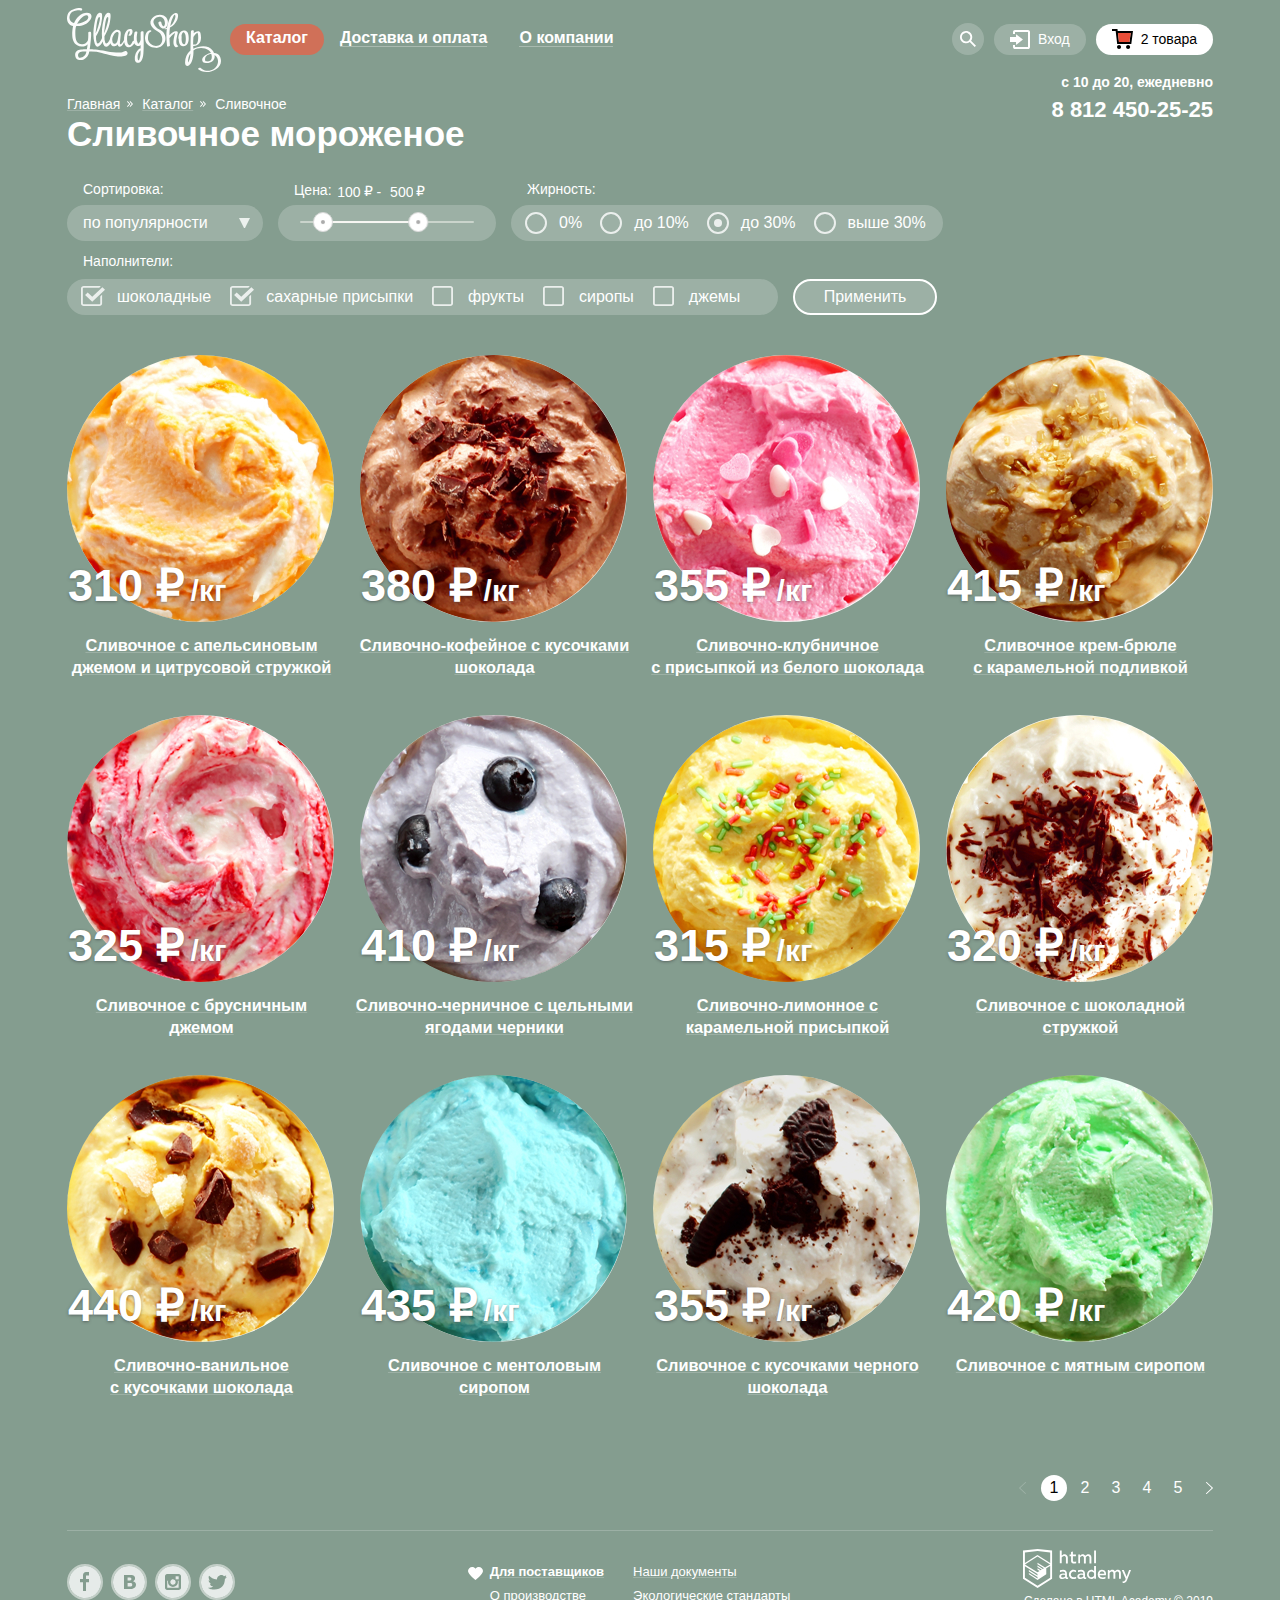
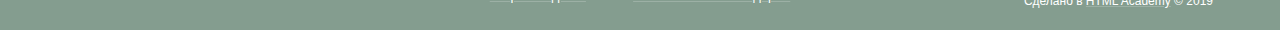
==== commit 64bc0be9: "pixel perfect - готов на обеих страницах" ====
--- a/catalog.html
+++ b/catalog.html
@@ -344,7 +344,7 @@
             <img class="ice-item__img" src="img/ice-item-5.jpg" width="267" height="267" alt="Сливочное с брусничным">
             <p class="ice-item__price">325 &#8381;<span class="ice-item__price-text">/кг</span></p>
             <a href="#" class="ice-item__description-link text-link">
-              <h3 class="ice-item__description-text">Сливочное с брусничным джемом</h3>
+              <h3 class="ice-item__description-text">Сливочное с брусничным <br>джемом</h3>
             </a>
             <div class="ice-item__hover-wrapper">
               <a href="#" class="ice-item__btn-view main-btn">Быстрый просмотр</a>
@@ -364,7 +364,7 @@
             <img class="ice-item__img" src="img/ice-item-7.jpg" width="267" height="267" alt="Сливочно-лимонное">
             <p class="ice-item__price">315 &#8381;<span class="ice-item__price-text">/кг</span></p>
             <a href="#" class="ice-item__description-link text-link">
-              <h3 class="ice-item__description-text">Сливочно-лимонное с карамельной присыпкой</h3>
+              <h3 class="ice-item__description-text">Сливочно-лимонное с<br> карамельной присыпкой</h3>
             </a>
             <div class="ice-item__hover-wrapper">
               <a href="#" class="ice-item__btn-view main-btn">Быстрый просмотр</a>
@@ -374,7 +374,7 @@
             <img class="ice-item__img" src="img/ice-item-8.jpg" width="267" height="267" alt="Сливочное с шоколадом">
             <p class="ice-item__price">320 &#8381;<span class="ice-item__price-text">/кг</span></p>
             <a href="#" class="ice-item__description-link text-link">
-              <h3 class="ice-item__description-text">Сливочное с шоколадной стружкой</h3>
+              <h3 class="ice-item__description-text">Сливочное с шоколадной<br> стружкой</h3>
             </a>
             <div class="ice-item__hover-wrapper">
               <a href="#" class="ice-item__btn-view main-btn">Быстрый просмотр</a>
@@ -414,7 +414,7 @@
           <li class="catalog__list-item ice-item">
             <img class="ice-item__img" src="img/ice-item-12.jpg" width="267" height="267"
               alt="Сливочное с мятным сиропом">
-            <p class="ice-item__price">355 &#8381;<span class="ice-item__price-text">/кг</span></p>
+            <p class="ice-item__price">420 &#8381;<span class="ice-item__price-text">/кг</span></p>
             <a href="#" class="ice-item__description-link text-link">
               <h3 class="ice-item__description-text">Сливочное с мятным сиропом</h3>
             </a>
@@ -443,6 +443,9 @@
           </li>
           <li class="catalog-pagination__list">
             <a class="catalog-pagination__link" href="#">4</a>
+          </li>
+          <li class="catalog-pagination__list">
+            <a class="catalog-pagination__link" href="#">5</a>
           </li>
           <li class="catalog-pagination__list">
             <a class="catalog-pagination__link catalog-pagination__arrow catalog-pagination__arrow--next" href="#"><svg
--- a/css/style.min.css
+++ b/css/style.min.css
@@ -1,3 +1,3 @@
 :root{--basic-black: #000000;--basic-white: #ffffff;--submenu-hover: #fbded7;--submenu-active: #f6b5a5;--submenu-shadow: 0px 20px 20px rgba(0, 0, 0, 0.4);--item-shadow: 0px 20px 20px rgba(0, 0, 0, 0.2);--form-background: #f8f7f4;--basic-gray: rgba(50, 50, 50, 0.2);--opacity-gray: rgba(255, 255, 255, 0.8);--filter-disabled: rgba(255, 255, 255, 0.4);--light-gray: rgba(255, 255, 255, 0.2);--social-bg: #e6ebe9;--social-gray: #c2cec7;--input-border-color: #d3d3d2;--input-hover-border: #d7d7d7;--input-focus-border: #92c1f1;--placeholder-color: #999999;--subscribe-text: #5a5a5a;--header-link-active-bgc: #ededed;--header-link--active: #d07058;--header-link-active-shadow: inset 0px 2px 1px #696969;--special-slide-0: #849d8f;--special-slide-1: #8996a6;--special-slide-2: #9d8b84;--btn-text-shadow: 0px 2px 5px rgba(160, 32, 11, 0.76);--btn-gradient: linear-gradient(180deg, #f26843 0%, #e74a35 100%);--btn-gradient-hover: linear-gradient(0deg, rgba(255, 255, 255, 0.2), rgba(255, 255, 255, 0.2)),
     linear-gradient(180deg, #f26843 0%, #e74a35 100%);--btn-gradient-active: linear-gradient(0deg, rgba(0, 0, 0, 0.07), rgba(0, 0, 0, 0.07)),
-    linear-gradient(180deg, #f26843 0%, #e74a35 100%);--btn-shadow: 0px 2px 2px rgba(172, 16, 0, 0.64);--btn-shadow-active: inset 0px 2px 2px #942718;--text-link-hover: #ffbc9e;--text-link-black: #323232;--text-link-black-hover: #e84d37;--text-link-black-decor-hover: rgba(232, 77, 55, 0.3);--vaffle-color: #efe3cd;--ice-item-price-shadow: 0px 1px 3px rgba(49, 50, 53, 0.5);--cart-gray: #ababab;--cart-line: #cacac7;--cart-full: #e84d37;--popup-overlay: rgba(0, 0, 0, 0.3);--select-icon: rgba(236, 241, 238, 1);--slider-line: rgba(248, 247, 244, 0.5);--slider-conect-line: rgba(248, 247, 244, 1);--slider-toggle-dot: rgba(171, 171, 171, 1)}@font-face{font-family:"Roboto";font-style:normal;font-weight:400;src:local("Roboto"),url("../fonts/roboto.woff2") format("woff2"),url("../fonts/roboto.woff") format("woff");font-display:swap}@font-face{font-family:"Roboto";font-style:normal;font-weight:500;src:local("Roboto medium"),url("../fonts/robotomedium.woff2") format("woff2"),url("../fonts/robotomedium.woff") format("woff");font-display:swap}@font-face{font-family:"Roboto";font-style:normal;font-weight:bold;src:local("Roboto bold"),url("../fonts/robotobold.woff2") format("woff2"),url("../fonts/robotobold.woff") format("woff");font-display:swap}body{min-width:1200px;margin:0 auto;padding:0;font-family:"Roboto", Arial, sans-serif;font-size:14px;line-height:18px;font-weight:400;color:var(--basic-white);background-color:var(--special-slide-0);transition:background-color 0.8s ease 0s}img{max-width:100%;height:auto}*,*::after,*::before{box-sizing:border-box}.container{max-width:1200px;padding:0 27px;margin:0 auto;height:100%}.promo{font-family:"Roboto", Arial, sans-serif;position:relative;z-index:1}.main-input{box-sizing:border-box;border-radius:4px;height:44px;border:1px solid var(--input-border-color);padding-left:15px;width:100%;color:var(--text-link-black);font-weight:bold;font-size:16px;cursor:pointer}.main-input::placeholder{color:var(--placeholder-color);font-weight:normal}.main-input:hover{box-shadow:var(--input-hover-shadow);padding-left:14px;border:2px solid var(--input-hover-border)}.main-input:focus{outline:none;border:2px solid var(--input-focus-border);padding-left:14px}.main-btn{box-sizing:border-box;display:flex;align-items:center;justify-content:center;border:0;outline:0;background-image:var(--btn-gradient);text-decoration:none;color:var(--basic-white);font-weight:bold;box-shadow:var(--btn-shadow);text-shadow:var(--btn-text-shadow)}.main-btn:hover{background-image:var(--btn-gradient-hover)}.main-btn:active{box-shadow:var(--btn-shadow-active);background-image:var(--btn-gradient-active)}.main-btn:focus{outline:none;border:2px solid var(--input-focus-border)}.text-link{font-weight:400;color:var(--basic-white);text-decoration-color:var(--light-gray)}.text-link:hover,.text-link:active{color:var(--text-link-hover);text-decoration-color:var(--text-link-hover)}.text-link--black{color:var(--text-link-black);text-decoration-color:rgba(50,50,50,0.3)}.text-link--black:hover,.text-link--black:active{color:var(--text-link-black-hover);text-decoration-color:var(--text-link-black-decor-hover)}.visually-hidden{display:none}.header{font-family:"Roboto", Arial, sans-serif;background-color:transparent;color:var(--basic-white)}.header ul{list-style:none}.header__nav{padding-top:9px;flex:1 1 100%;display:flex;align-items:center}.header__logo{margin-right:24px}.header__menu{display:flex;flex:1 1 auto;margin:0;padding:0}.header__menu-list{margin-right:32px;position:relative}.header__menu-list--nopsevdo::before{display:none}.header__menu-list:last-child{margin:0}.header__menu-list::before{content:"";bottom:-5px;position:absolute;left:0;right:0;height:10px}.header__link{box-sizing:border-box;font-weight:bold;font-size:16px;line-height:16px;height:32px;fill:var(--basic-white);color:var(--basic-white);display:block;text-decoration:none;padding:8px 16px;border-radius:26px;position:relative;z-index:5}.header__link::after{width:100%;display:block;height:1px;content:"";background-color:rgba(255,255,255,0.3)}.header__link:active{background:var(--header-link-active-bgc);box-shadow:var(--header-link-active-shadow)}.header__link--active{fill:var(--basic-white);color:var(--basic-white);background-color:var(--header-link--active)}.header__link--active:after{display:none}.header__submenu{display:none;position:absolute;top:37px;left:auto;right:0;color:var(--basic-black);background-color:var(--basic-white);box-shadow:var(--submenu-shadow);padding:0;margin:0;border-radius:4px;box-shadow:var(--submenu-shadow);padding:9px 0 14px 0}.header__menu>.header__menu-list:hover .header__link:not(.header__link--active),.header-actions>.header-actions__list:hover .header-actions__link{fill:var(--basic-black);color:var(--basic-black);text-decoration:none;background-color:var(--basic-white);border:0}.header__menu>.header__menu-list:hover .header__submenu{display:block;z-index:10}.header-actions>.header-actions__list:hover .header__submenu{display:block;z-index:10}.submenu-catalog{min-width:143px;padding:7px 0 6px 0;left:0}.submenu-catalog__list{padding:0 21px 0 20px}.submenu-catalog__list:hover{background:var(--submenu-hover)}.submenu-catalog__list:active{background:var(--submenu-active)}.submenu-catalog__list--current{background:var(--header-link--active);color:var(--basic-white)}.submenu-catalog__list--title{padding:0px 9px;margin-bottom:11px}.submenu-catalog__list--title:after{content:"";display:block;width:100%;height:1px;background:var(--basic-gray);position:relative}.submenu-catalog__head-text{text-decoration:none;color:var(--basic-black);font-weight:bold;line-height:38px;margin-left:11px}.submenu-catalog__link{line-height:22px;text-decoration:none;color:var(--basic-black);line-height:27px}.submenu-catalog__link:hover{background-color:var(--submenu-hover)}.submenu-catalog__link:active{background-color:var(--submenu-active)}.header-actions{display:flex;align-items:center;margin:0;padding:0}.header-actions__list{position:relative;margin-right:10px}.header-actions__list:last-child{margin-right:0}.header-actions__list::before{content:"";bottom:-5px;position:absolute;left:0;right:0;height:10px}.header-actions__link{cursor:pointer;background-color:var(--light-gray);text-decoration:none;border:0;font-weight:500;font-size:14px;line-height:16px;display:flex;align-items:center;justify-content:center}.header-actions__link::after{display:none}.header-actions__link:active{box-shadow:none}.header-actions__link--search{padding:0;height:32px;width:32px}.header-actions__link--login svg{margin-right:8px}.header-actions__link--cart{fill:var(--basic-white)}.header-actions__link--cart .svg-full-cart{display:none}.header-actions__link--cart:hover{fill:var(--basic-black)}.header-actions__link--cart svg{margin-right:8px}.header-actions__link--cart-full{background:var(--basic-white);color:var(--basic-black);fill:var(--basic-black)}.header-actions__link--cart-full .svg-full-cart{display:inline-block}.header__contact{text-align:right}.header__contact-text{font-weight:bold;font-size:14px;line-height:16px;margin:0 0 8px}.header__contact-tel{color:var(--basic-white);text-decoration:none;font-weight:bold;font-size:22px;line-height:24px}.cart{font-family:"Roboto", Arial, sans-serif;width:539px;min-height:242px;z-index:10;padding:20px 14px 21px 15px}.cart__list{list-style:none;padding:0;margin:0}.cart-item{padding-left:6px;display:flex;align-items:center;font-weight:normal;font-size:13px;line-height:16px;position:relative}.cart-item:last-child{padding-bottom:18px}.cart-item:last-child::after{position:absolute;bottom:0;left:0;content:"";display:block;width:100%;height:1px;background:var(--cart-line)}.cart-item__remove-btn{cursor:pointer;margin:0;padding:0;display:flex;align-items:center;justify-content:center;border:none;background:transparent;margin-right:9px}.cart-item__img{margin-right:13px}.cart-item__name{margin:0;padding:0;flex:0 1 216px;margin-right:31px}.cart-item__cost{margin-right:28px}.cart-item__cost span{color:var(--cart-gray)}.cart__sum-text{display:block;margin-left:auto;font-weight:bold;font-size:15px;line-height:16px;text-align:right}.cart__btn-order{font-weight:bold;font-size:18px;line-height:16px;padding:13px 15px;border-radius:26px;text-shadow:none;margin-left:auto}.slider-wrapper{height:584px;position:relative;top:-24px;z-index:-1}.slider{display:inline-block;padding:0;margin:0 auto;width:716px;list-style:none;display:flex;position:relative}.slider-item{position:absolute;height:716px;opacity:0;visibility:hidden}.slider-item--active{opacity:1;visibility:visible}.slider-item__images{width:100%;height:100%;position:absolute}.slider-item__img-left{position:absolute;left:0;top:0;z-index:2}.slider-item__img-right{position:absolute;right:0;top:0;z-index:1}.slider-item__title{text-align:center;display:inline-block;max-width:670px;font-weight:bold;font-size:60px;line-height:60px;margin:0;position:relative;z-index:3;margin-top:315px;margin-bottom:27px}.slider-item__btn{width:278px;height:63px;border-radius:70px;font-weight:bold;font-size:32px;line-height:44px;margin:0 auto;position:relative;z-index:3}.promo__slider-dots{position:absolute;bottom:0;list-style:none;margin:0;padding:0;display:flex}.promo__slider-dots li{margin-right:8px}.promo__slider-dots li:last-child{margin-right:0}.promo__slider-dot{margin:0;padding:0;cursor:pointer;background-color:transparent;border-radius:50%;font-size:0;display:inline-block;border:2px solid var(--basic-white);outline:0;width:21px;height:21px}.promo__slider-dot:focus{outline:none;border:2px solid var(--input-focus-border)}.promo__slider-dot--current{background-color:var(--basic-white)}.promotion{font-family:"Roboto", Arial, sans-serif;margin-bottom:40px}.promotion__banners{list-style:none;margin:0;padding:0;display:grid;grid-template-columns:1fr 1fr;gap:26px}.banners-item{border-radius:16px;overflow:hidden;width:560px;height:229px;color:var(--basic-white);padding:16px 22px 22px 16px}.banners-item--rasberry{background:var(--basic-black) url("../img/rasberry-bg.jpg") center no-repeat;background-size:cover}.banners-item--chocolate{background:var(--basic-black) url("../img/chocolate-bg.jpg") center no-repeat;background-size:cover}.banners-item__title{font-weight:bold;font-size:35px;line-height:41px;margin:0 0 16px}.banners-item__text{font-weight:bold;font-size:18px;line-height:22px;margin:0 0 42px}.banners-item__btn{padding-left:22px;padding-right:22px;width:max-content;height:48px;border-radius:70px;font-weight:bold;font-size:18px;line-height:24px;margin-left:auto}.news{font-family:"Roboto", Arial, sans-serif;margin-bottom:40px}.news__banners{list-style:none;display:grid;grid-template-columns:1fr 1fr;gap:26px}.news__banners-item{border-radius:16px;overflow:hidden;width:560px;height:229px;padding:16px 22px 22px 16px;background:var(--basic-white);color:var(--basic-black)}.blog-banner{background:var(--basic-white) url("../img/strawberry-bg.png") center no-repeat;background-size:cover}.blog-banner__text{font-weight:500;font-size:16px;line-height:22px;color:var(--text-link-black);margin:0 0 12px}.blog-banner__blog-link{display:inline-block;font-weight:bold;font-size:24px;line-height:30px;max-width:287px;color:var(--text-link-black);margin:0}.contacts{font-family:"Roboto", Arial, sans-serif;position:relative;z-index:2;min-height:430px;width:100%}.contacts__container{padding-top:61px;padding-bottom:61px}.contacts__text-block{margin-left:auto;margin-right:27px;padding:28px 25px;border-radius:16px;color:var(--basic-black);background:var(--basic-white);width:303px;min-height:306px;position:relative;z-index:3}.contacts__text{font-weight:normal;font-size:14px;line-height:20px;margin:0 0 4px}.contacts__text--bold{font-weight:bold;font-size:18px;line-height:24px;margin:0 0 24px}.contacts__tel-link{display:inline-block;color:var(--basic-black);text-decoration:none;font-weight:bold;font-size:18px;line-height:24px;margin:0 0 4px}.contacts__btn{height:43px;border-radius:70px;font-weight:bold;font-size:18px;line-height:24px;margin:21px 0 0}.contacts__map-wrapper{position:absolute;width:100%;height:100%;top:0;left:0;z-index:1}.contacts__map-img{position:absolute;width:100%;height:100%;top:0;left:0;object-fit:cover}.contacts-popup{font-family:"Roboto", Arial, sans-serif;position:absolute;top:0;left:0;width:100%;height:100%;background:var(--popup-overlay);z-index:-1;display:flex;align-items:center;justify-content:center;opacity:0;visibility:hidden;overflow-y:auto;overflow-x:hidden;transition:all 0.7s ease 0s}.contacts-popup.open-popup{opacity:1;visibility:visible;z-index:20}.contacts-popup__body{padding:20px 25px 25px 24px;position:relative;width:477px;height:441px;background:var(--form-background);border-radius:6px}.contacts-popup__close{display:inline-block;position:absolute;top:15px;right:16px;width:18px;height:18px;background:transparent;overflow:hidden}.contacts-popup__close:after{transition:all 0.7s ease 0s;position:absolute;left:-3px;bottom:8px;content:"";width:24px;height:2px;background-color:var(--basic-black);transform:rotate(45deg)}.contacts-popup__close:before{transition:all 0.7s ease 0s;position:absolute;left:-3px;bottom:8px;content:"";width:24px;height:2px;background-color:var(--basic-black);transform:rotate(-45deg)}.contacts-popup__close:hover::after{transform:scale(0.8) rotate(315deg)}.contacts-popup__close:hover::before{transform:scale(0.8) rotate(405deg)}.contacts-popup__title{font-weight:500;font-size:24px;line-height:28px;color:var(--text-link-black);margin:0 0 22px}.contacts-popup__input{margin-bottom:20px}.contacts-popup__textarea{resize:none;border:1px solid var(--input-border-color);border-radius:4px;height:154px;width:100%;margin-bottom:23px;padding-top:16px;padding-left:14px;color:var(--placeholder-color)}.contacts-popup__textarea::placeholder{color:var(--placeholder-color)}.contacts-popup__submit{padding:14px 24px;height:44px;border-radius:70px;font-weight:bold;font-size:18px;line-height:24px;margin-left:auto}.catalog-pagination{list-style:none;display:flex}.catalog-pagination__list{margin-right:6px}.catalog-pagination__list:last-child{margin-right:0}.catalog-pagination__link{cursor:default;font-weight:500;font-size:16px;line-height:18px;color:var(--basic-white);text-decoration:none;display:flex;align-items:center;justify-content:center;width:26px;height:26px;border-radius:50%}.catalog-pagination__link:focus{outline:none;border:2px solid var(--input-focus-border)}.catalog-pagination__link:hover:not(.catalog-pagination__link--not-active):not(.catalog-pagination__link--active){background:var(--light-gray);cursor:pointer}.catalog-pagination__link:active:not(.catalog-pagination__link--not-active):not(.catalog-pagination__link--active){background:var(--basic-white);color:var(--basic-black);fill:var(--basic-black)}.catalog-pagination__arrow{fill:var(--basic-white);font-size:0}.catalog-pagination__arrow--prev{transform:rotate(180deg)}.catalog-pagination__link--active{background:var(--basic-white);color:var(--basic-black)}.catalog-pagination__link--not-active{fill:var(--light-gray)}.feautures{font-family:"Roboto", Arial, sans-serif;margin-bottom:40px}.feautures__content{background:var(--vaffle-color) url("../img/vafflepattern.jpg");color:var(--basic-black);padding:24px 23px 36px 20px;border-radius:16px;overflow:hidden}.feautures__title{font-weight:500;font-size:24px;line-height:30px;margin:0 0 7px}.feautures-list{margin:0;padding:0;list-style:none;display:grid;grid-template-columns:1fr 1fr;column-gap:26px;row-gap:19px}.feautures-list__text{padding-top:11px;font-weight:normal;font-size:16px;line-height:22px;padding-left:55px;position:relative}.feautures-list__text::before{content:"";display:inline-block;width:49px;height:49px;border-radius:50%;border:2px solid var(--basic-black);position:absolute;top:0;left:0}.feautures-list__text--tech::before{background:url("../img/ice-cream.svg") center no-repeat}.feautures-list__text--milk::before{background:url("../img/leave.svg") center no-repeat}.feautures-list__text--supl::before{background:url("../img/thecow.svg") center no-repeat}.feautures-list__text--temp::before{background:url("../img/thermometer.svg") center no-repeat}.subscribe-banner{background:var(--basic-white) url("../img/post-bg.png");background-size:cover;padding:5px}.subscribe-banner__form{padding:22px 22px 22px 16px;border-radius:12px;width:100%;height:100%;background-color:var(--form-background)}.subscribe-banner__text{margin:0 0 47px;font-weight:normal;font-size:16px;line-height:22px;color:var(--subscribe-text)}.subscribe-banner__input{display:inline-block;width:368px;margin-right:10px}.subscribe-banner__btn{display:inline-block;width:130px;height:44px;border-radius:70px;font-weight:bold;font-size:18px;line-height:24px}.top-goods{margin-bottom:40px}.top-goods__ice-list{margin:0;padding:0;list-style:none;display:grid;grid-template-columns:1fr 1fr 1fr 1fr}.ice-item{position:relative;padding:216px 13px 0 13px;width:293px}.ice-item:hover .ice-item__hover-wrapper{display:flex;opacity:1;visibility:visible}.ice-item:hover .ice-item__btn-view{opacity:1;visibility:visible;transform:scale3d(1, 1, 1)}.ice-item:hover.ice-item--hit::after{transform:rotate(360deg)}.ice-item--hit{position:relative}.ice-item--hit:after{transition:all 0.5s ease 0s;position:absolute;z-index:1;top:6px;left:13px;content:"";width:61px;height:61px;border-radius:50%;background:var(--basic-white) url("../img/hit-sale-logo.svg") center no-repeat}.ice-item__img{border-radius:50%;position:absolute;z-index:-1;top:6px;left:13px}.ice-item__price{font-weight:bold;font-size:45px;line-height:45px;margin:0 0 33px;height:45px;text-shadow:var(--ice-item-price-shadow);position:relative;z-index:11}.ice-item__price-text{display:inline-block;font-size:30px;line-height:35px;margin:0 0 33px}.ice-item__description-link{width:100%;margin:0;display:inline-block;position:relative;z-index:11}.ice-item__description-text{text-align:center;margin:0}.ice-item__hover-wrapper{transition:all 0.5s ease 0s;position:absolute;top:0;bottom:-76px;left:0;right:0;width:100%;background:var(--light-gray);border-radius:4px;box-shadow:var(--item-shadow);z-index:10;opacity:0;visibility:hidden;display:flex;align-items:flex-end;justify-content:center}.ice-item__btn-view{transition:all 0.5s ease 0s;opacity:0;visibility:hidden;width:200px;height:44px;border-radius:50px;font-weight:bold;font-size:18px;line-height:24px;margin-bottom:21px;transform:scale3d(0, 0, 1)}.login-form{background-color:var(--form-background);padding:20px 17px 22px 19px;width:277px;min-height:214px}.login-form__input--email{margin-bottom:20px}.login-form__input--pass{margin-bottom:20px}.login-form__footer{display:flex}.login-form__btn{width:103px;flex:0 0 103px;height:44px;border-radius:26px;font-size:18px;line-height:16px;margin-right:19px}.login-form__help{font-weight:normal;font-size:13px;line-height:15px}.login-form__forgot-password{display:block;margin-bottom:9px}.login-form__registration{display:block}.search-form{background-color:var(--form-background);width:341px;height:84px;padding:20px 15px}.search-form__input{width:100%}.catalog{font-family:"Roboto", Arial, sans-serif}.catalog__container{position:relative;padding-bottom:30px}.catalog__container:after{position:absolute;bottom:0;content:"";display:block;width:1146px;height:1px;background:var(--light-gray)}.catalog__breadcrumbs-menu{list-style:none;display:flex;align-items:center;overflow:hidden;margin:0;padding:0;width:min-content}.catalog__breadcrumbs-list{margin-right:22px;position:relative}.catalog__breadcrumbs-list:last-child{margin-right:0}.catalog__breadcrumbs-list:after{content:"";position:absolute;top:6px;right:-13px;display:inline-block;width:6px;height:6px;background:url("../img/bread-сrumbs-arrow.svg") center no-repeat}.catalog__breadcrumbs-link{color:var(--basic-white)}.catalog__breadcrumbs-link--active{text-decoration:none}.catalog__title{font-weight:bold;font-size:35px;line-height:41px;margin:0 0 29px}.catalog__list{margin:0 -13px 80px -13px;padding:0;list-style:none;display:grid;grid-template-columns:1fr 1fr 1fr 1fr;row-gap:40px}.catalog__pagination{margin:0;padding:0;width:194px;margin-left:auto}.footer{font-family:"Roboto", Arial, sans-serif;padding-top:18px;padding-bottom:26px}.footer__container{display:flex;align-items:center;gap:26px}.footer__social{display:flex;list-style:none;flex:0 1 25%;margin:0;padding:0;width:152px;flex-wrap:wrap}.footer__social-item{margin-right:8px}.footer__social-link{width:32px;height:32px;border-radius:50%;border:2px solid var(--social-gray);display:flex;align-items:center;justify-items:center;padding:0;margin:0;fill:var(--social-bg)}.footer__social-link:focus{outline:none;border:2px solid var(--input-focus-border)}.footer__social-link:hover{fill:var(--basic-white)}.footer__social-link:active{opacity:0.9}.useful-links{margin:0 auto;padding:0;display:flex;list-style:none;flex-wrap:wrap;flex:0 1 342px}.useful-links__list{flex:0 1 50%}.useful-links__link{font-weight:normal;font-size:13px;line-height:18px;position:relative}.useful-links__link--heart{font-weight:bold}.useful-links__link--heart:after{position:absolute;content:"";top:3px;left:-22px;width:15px;height:13px;background:url("../img/heart.svg") center no-repeat}.footer__academy{flex:0 1 25%;margin-left:auto}.academy-links{padding:0 0 0 51px}.academy-links__logo{display:inline-block;margin:0 0 8px}.academy-links__copy-text{margin:0}/*! nouislider - 14.6.2 - 9/16/2020 */.noUi-target,.noUi-target *{-webkit-touch-callout:none;-webkit-tap-highlight-color:rgba(0,0,0,0);-webkit-user-select:none;touch-action:none;user-select:none;box-sizing:border-box}.noUi-target{position:relative}.noUi-base,.noUi-connects{width:100%;height:100%;position:relative;z-index:1}.noUi-connects{overflow:hidden;z-index:0}.noUi-connect,.noUi-origin{will-change:transform;position:absolute;z-index:1;top:0;right:0;-ms-transform-origin:0 0;-webkit-transform-origin:0 0;-webkit-transform-style:preserve-3d;transform-origin:0 0;transform-style:flat}.noUi-connect{height:100%;width:100%}.noUi-origin{height:10%;width:10%}.noUi-txt-dir-rtl.noUi-horizontal .noUi-origin{left:0;right:auto}.noUi-vertical .noUi-origin{width:0}.noUi-horizontal .noUi-origin{height:0}.noUi-handle{backface-visibility:hidden;position:absolute}.noUi-touch-area{height:100%;width:100%}.noUi-state-tap .noUi-connect,.noUi-state-tap .noUi-origin{transition:transform 0.3s}.noUi-state-drag *{cursor:inherit !important}.noUi-horizontal{height:18px}.noUi-horizontal .noUi-handle{width:34px;height:28px;right:-17px;top:-6px}.noUi-vertical{width:18px}.noUi-vertical .noUi-handle{width:28px;height:34px;right:-6px;top:-17px}.noUi-txt-dir-rtl.noUi-horizontal .noUi-handle{left:-17px;right:auto}.noUi-target{background:#FAFAFA;border-radius:4px;border:1px solid #D3D3D3;box-shadow:inset 0 1px 1px #F0F0F0, 0 3px 6px -5px #BBB}.noUi-connects{border-radius:3px}.noUi-connect{background:#3FB8AF}.noUi-draggable{cursor:ew-resize}.noUi-vertical .noUi-draggable{cursor:ns-resize}.noUi-handle{border:1px solid #D9D9D9;border-radius:3px;background:#FFF;cursor:default;box-shadow:inset 0 0 1px #FFF, inset 0 1px 7px #EBEBEB, 0 3px 6px -3px #BBB}.noUi-active{box-shadow:inset 0 0 1px #FFF, inset 0 1px 7px #DDD, 0 3px 6px -3px #BBB}.noUi-handle:before,.noUi-handle:after{content:"";display:block;position:absolute;height:14px;width:1px;background:#E8E7E6;left:14px;top:6px}.noUi-handle:after{left:17px}.noUi-vertical .noUi-handle:before,.noUi-vertical .noUi-handle:after{width:14px;height:1px;left:6px;top:14px}.noUi-vertical .noUi-handle:after{top:17px}[disabled] .noUi-connect{background:#B8B8B8}[disabled].noUi-target,[disabled].noUi-handle,[disabled] .noUi-handle{cursor:not-allowed}.noUi-pips,.noUi-pips *{box-sizing:border-box}.noUi-pips{position:absolute;color:#999}.noUi-value{position:absolute;white-space:nowrap;text-align:center}.noUi-value-sub{color:#ccc;font-size:10px}.noUi-marker{position:absolute;background:#CCC}.noUi-marker-sub{background:#AAA}.noUi-marker-large{background:#AAA}.noUi-pips-horizontal{padding:10px 0;height:80px;top:100%;left:0;width:100%}.noUi-value-horizontal{transform:translate(-50%, 50%)}.noUi-rtl .noUi-value-horizontal{transform:translate(50%, 50%)}.noUi-marker-horizontal.noUi-marker{margin-left:-1px;width:2px;height:5px}.noUi-marker-horizontal.noUi-marker-sub{height:10px}.noUi-marker-horizontal.noUi-marker-large{height:15px}.noUi-pips-vertical{padding:0 10px;height:100%;top:0;left:100%}.noUi-value-vertical{transform:translate(0, -50%);padding-left:25px}.noUi-rtl .noUi-value-vertical{transform:translate(0, 50%)}.noUi-marker-vertical.noUi-marker{width:5px;height:2px;margin-top:-1px}.noUi-marker-vertical.noUi-marker-sub{width:10px}.noUi-marker-vertical.noUi-marker-large{width:15px}.noUi-tooltip{display:block;position:absolute;border:1px solid #D9D9D9;border-radius:3px;background:#fff;color:#000;padding:5px;text-align:center;white-space:nowrap}.noUi-horizontal .noUi-tooltip{transform:translate(-50%, 0);left:50%;bottom:120%}.noUi-vertical .noUi-tooltip{transform:translate(0, -50%);top:50%;right:120%}.noUi-horizontal .noUi-origin>.noUi-tooltip{transform:translate(50%, 0);left:auto;bottom:10px}.noUi-vertical .noUi-origin>.noUi-tooltip{transform:translate(0, -18px);top:auto;right:28px}.filter{display:flex;align-items:center;flex-wrap:wrap;gap:15px;margin-bottom:40px}.filter__heading{font-weight:500;font-size:14px;line-height:16px;color:var(--basic-white);margin:0 0 7px 16px}.filter__btn{font-weight:500;font-size:16px;line-height:18px;color:var(--basic-white);border:2px solid var(--basic-white);border-radius:20px;background:var(--light-gray);width:144px;height:36px;align-self:flex-end;cursor:pointer}.filter__btn:hover{color:var(--basic-black);background:var(--basic-white);border:none}.filter__btn:focus{border:2px solid var(--input-focus-border);outline:none}.filter__btn:active{box-shadow:var(--header-link-active-shadow);outline:none;border:none}.select{position:relative;width:196px;height:36px;background:var(--light-gray);border-radius:20px}.select.is-active .select__body{display:block}.select.is-active .select__icon{transform:translateY(-50%) rotate(180deg)}.select:hover .select__option{color:var(--basic-black)}.select:hover .select__icon{border-top-color:var(--basic-black)}.select:hover>.select__body{display:block}.select__header{cursor:pointer;width:100%;height:100%;display:flex;align-items:center;justify-self:center;padding-left:16px;position:relative}.select__option{font-weight:500;font-size:16px;line-height:18px;color:var(--basic-white)}.select__icon{position:absolute;top:50%;transform:translateY(-50%);right:13px;width:11px;height:10px;background:transparent;border-right:5px solid transparent;border-left:5px solid transparent;border-top:10px solid var(--select-icon)}.select__body{position:absolute;z-index:5;display:none;left:0;right:0;top:100%;border:1px solid var(--light-gray);border-top:0;border-radius:20px;background:var(--special-slide-1)}.select__item{padding-left:16px;height:36px;line-height:36px;cursor:pointer;background:var(--light-gray)}.select__item:first-child{border-top-left-radius:20px;border-top-right-radius:20px}.select__item:last-child{border-bottom-left-radius:20px;border-bottom-right-radius:20px}.select__item:hover{background:var(--btn-gradient-hover)}.filter-radio{border-radius:20px;background:var(--light-gray);display:flex;align-items:center;flex-wrap:wrap;min-height:36px;padding:0px 17px 0px 14px}.filter-radio__input{position:absolute;width:1px;height:1px;margin:-1px;border:0;padding:0;white-space:nowrap;clip-path:inset(100%);clip:rect(0 0 0 0);overflow:hidden}.filter-radio__input:checked+.filter-radio__label::before{display:inline-block}.filter-radio__input:disabled+.filter-radio__label{color:var(--filter-disabled)}.filter-radio__input:disabled+.filter-radio__label:after{border-color:var(--filter-disabled)}.filter-radio__input:disabled+.filter-radio__label:before{background-color:var(--filter-disabled)}.filter-radio__input:focus+.filter-radio__label{outline:2px solid var(--input-focus-border)}.filter-radio__label{padding-left:33px;position:relative;cursor:pointer;margin-right:18px;font-weight:500;font-size:16px;line-height:22px}.filter-radio__label:hover:after{border-color:var(--basic-white)}.filter-radio__label:hover:before{background-color:var(--basic-white)}.filter-radio__label:last-child{margin-right:0}.filter-radio__label:after{content:"";position:absolute;top:0;left:0;display:inline-block;width:22px;height:22px;border-radius:50%;border:2px solid var(--opacity-gray)}.filter-radio__label:before{content:"";display:none;position:absolute;top:0;left:0;width:8px;height:8px;border-radius:50%;top:7px;left:7px;background:var(--opacity-gray)}.filter-checkbox{border-radius:20px;background:var(--light-gray);display:flex;align-items:center;flex-wrap:wrap;min-height:36px;padding:0px 17px 0px 14px}.filter-checkbox__input{position:absolute;width:1px;height:1px;margin:-1px;border:0;padding:0;white-space:nowrap;clip-path:inset(100%);clip:rect(0 0 0 0);overflow:hidden}.filter-checkbox__input:checked+.filter-checkbox__label::after{background:url("../img/checkbox-checked.svg") no-repeat}.filter-checkbox__input:disabled+.filter-checkbox__label{color:var(--filter-hover)}.filter-checkbox__input:disabled+.filter-checkbox__label:after{filter:opacity(0.4)}.filter-checkbox__input:focus+.filter-checkbox__label{outline:2px solid var(--input-focus-border)}.filter-checkbox__label{padding-left:35px;position:relative;cursor:pointer;margin-right:19px;font-weight:500;font-size:16px;line-height:22px}.filter-checkbox__label:hover{color:var(--basic-white)}.filter-checkbox__label:hover::after{filter:opacity(1)}.filter-checkbox__label:last-child{margin-right:0}.filter-checkbox__label:after{content:"";position:absolute;top:0;left:0;display:inline-block;width:24px;height:20px;background:url("../img/checkbox.svg") no-repeat;background-size:21px 20px;filter:opacity(0.8)}.item-price{display:flex;flex-wrap:wrap;align-items:center;row-gap:7px;width:218px}.item-price .filter__heading{margin-bottom:0}.item-price__label{position:relative;display:inline-block;height:16px;margin:0;padding:0}.item-price__label:after{position:absolute;z-index:5;color:var(--basic-white);display:block;top:0;right:0;content:" ₽";font-weight:500;font-size:14px;line-height:16px}.item-price__label--min{margin-right:16px}.item-price__input{height:100%;display:inline-block;text-align:right;margin:0;padding:0;background:transparent;border:0;outline:0;font-weight:500;font-size:14px;line-height:16px;color:var(--basic-white);width:45px;padding-right:12px}.item-price__input::-webkit-inner-spin-button,.item-price__input::-webkit-outer-spin-button{-webkit-appearance:none}.item-price__label--max:before{content:"-";position:absolute;left:-8px;display:inline-block}#slider{padding:0 22px;width:218px;height:36px;border-radius:20px;border:none;outline:none;box-shadow:none;background:var(--light-gray);margin:0;flex:1 1 100%}.noUi-base{height:2px;top:50%;transform:translateY(-50%)}.noUi-connects{background:var(--slider-line);height:2px}.noUi-connect{height:2px;background:var(--slider-conect-line)}.noUi-horizontal .noUi-handle{cursor:pointer;width:20px;height:20px;border-radius:50%;right:-8px;top:-9px;box-shadow:var(--slider-dot-shadow)}.noUi-horizontal .noUi-handle:before,.noUi-horizontal .noUi-handle::after{display:none}.noUi-horizontal .noUi-handle:after{content:"";position:absolute;top:7px;left:7px;border-radius:50%;display:inline-block;width:4px;height:4px;background:var(--slider-toggle-dot)}.noUi-horizontal .noUi-handle:focus{outline:none}.range-slider{display:flex;flex-flow:row wrap;align-items:center;margin:0 auto}.range-slider label{color:#fff;font-size:13px}.range-slider .number-group{flex:1 0 auto;text-align:right;height:30px;font-weight:300;font-size:13px;color:#fff}.range-slider .number-group .number-input{height:100%;display:inline-block;text-align:right;margin:0;padding:0;background:transparent;border:0;outline:0;font-weight:500;font-size:14px;line-height:16px;color:var(--basic-white);width:45px}.range-slider .number-group .number-input:first-of-type{margin-right:7px}.range-slider .number-group .number-input:last-of-type{margin-left:7px}.range-slider .number-group .number-input::-webkit-outer-spin-button,.range-slider .number-group .number-input::-webkit-inner-spin-button{-webkit-appearance:none}.range-slider .number-group .number-input:invalid,.range-slider .number-group .number-input:out-of-range{border:2px solid red}.range-slider .range-group{position:relative;padding:0 22px;width:218px;height:36px;border-radius:20px;border:none;outline:none;box-shadow:none;background:var(--light-gray);margin:0}.range-slider .range-group .range-input{position:absolute;left:22px;right:0px;top:16px;margin-bottom:0;-webkit-appearance:none;width:174px;border-bottom:0}.range-slider .range-group .range-input:focus{outline:0}.range-slider .range-group .range-input::-webkit-slider-runnable-track{width:100%;height:2px;cursor:pointer;animation:0.2s;background:#3faffa;border-radius:1px;box-shadow:none;border:0}.range-slider .range-group .range-input::-webkit-slider-thumb{z-index:2;position:relative;box-shadow:var(--slider-dot-shadow);border:1px solid #2497e3;height:18px;width:18px;border-radius:50%;background:#3faffa;cursor:pointer;-webkit-appearance:none;margin-top:-7px}.range-slider .range-group .range-input::-webkit-slider-thumb:after{content:"";position:absolute;z-index:10;top:7px;left:7px;border-radius:50%;display:inline-block;width:4px;height:4px;background:var(--slider-toggle-dot)}.range-slider .range-group .range-input::-moz-range-track{width:100%;height:2px;cursor:pointer;animation:0.2s;background:#3faffa;border-radius:1px;box-shadow:none;border:0}.range-slider .range-group .range-input::-moz-range-thumb{z-index:2;position:relative;box-shadow:0px 0px 0px #000;border:1px solid #2497e3;height:18px;width:18px;border-radius:50%;background:#3faffa;cursor:pointer}.range-slider .range-group .range-input::-ms-track{width:100%;height:5px;cursor:pointer;animation:0.2s;background:transparent;border-color:transparent;color:transparent}.range-slider .range-group .range-input::-ms-fill-lower,.range-slider .range-group .range-input::-ms-fill-upper{background:#3faffa;border-radius:1px;box-shadow:none;border:0}.range-slider .range-group .range-input::-ms-thumb{z-index:2;position:relative;height:18px;width:18px;border-radius:50%;background:#3faffa;cursor:pointer}
+    linear-gradient(180deg, #f26843 0%, #e74a35 100%);--btn-shadow: 0px 2px 2px rgba(172, 16, 0, 0.64);--btn-shadow-active: inset 0px 2px 2px #942718;--text-link-hover: #ffbc9e;--text-link-black: #323232;--text-link-black-hover: #e84d37;--text-link-black-decor-hover: rgba(232, 77, 55, 0.3);--vaffle-color: #efe3cd;--ice-item-price-shadow: 0px 1px 3px rgba(49, 50, 53, 0.5);--cart-gray: #ababab;--cart-line: #cacac7;--cart-full: #e84d37;--popup-overlay: rgba(0, 0, 0, 0.3);--select-icon: rgba(236, 241, 238, 1);--slider-line: rgba(248, 247, 244, 0.5);--slider-conect-line: rgba(248, 247, 244, 1);--slider-toggle-dot: rgba(171, 171, 171, 1);--slider-item-blur: rgba(218, 228, 239, 0.75)}@font-face{font-family:"Roboto";font-style:normal;font-weight:400;src:local("Roboto"),url("../fonts/roboto.woff2") format("woff2"),url("../fonts/roboto.woff") format("woff");font-display:swap}@font-face{font-family:"Roboto";font-style:normal;font-weight:500;src:local("Roboto medium"),url("../fonts/robotomedium.woff2") format("woff2"),url("../fonts/robotomedium.woff") format("woff");font-display:swap}@font-face{font-family:"Roboto";font-style:normal;font-weight:bold;src:local("Roboto bold"),url("../fonts/robotobold.woff2") format("woff2"),url("../fonts/robotobold.woff") format("woff");font-display:swap}body{min-width:1200px;margin:0 auto;padding:0;font-family:"Roboto", Arial, sans-serif;font-size:14px;line-height:18px;font-weight:400;color:var(--basic-white);background-color:var(--special-slide-0);transition:background-color 0.8s ease 0s}img{max-width:100%;height:auto}*,*::after,*::before{box-sizing:border-box}.container{max-width:1200px;padding:0 27px;margin:0 auto;height:100%}.promo{font-family:"Roboto", Arial, sans-serif;position:relative;z-index:1;height:523px}.main-input{box-sizing:border-box;border-radius:4px;height:44px;border:1px solid var(--input-border-color);padding-left:15px;width:100%;color:var(--text-link-black);font-weight:bold;font-size:16px;cursor:pointer}.main-input::placeholder{color:var(--placeholder-color);font-weight:normal}.main-input:hover{box-shadow:var(--input-hover-shadow);padding-left:14px;border:2px solid var(--input-hover-border)}.main-input:focus{outline:none;border:2px solid var(--input-focus-border);padding-left:14px}.main-btn{box-sizing:border-box;display:flex;align-items:center;justify-content:center;border:0;outline:0;background-image:var(--btn-gradient);text-decoration:none;color:var(--basic-white);font-weight:bold;box-shadow:var(--btn-shadow);text-shadow:var(--btn-text-shadow)}.main-btn:hover{background-image:var(--btn-gradient-hover)}.main-btn:active{box-shadow:var(--btn-shadow-active);background-image:var(--btn-gradient-active)}.main-btn:focus{outline:none;border:2px solid var(--input-focus-border)}.text-link{font-weight:400;color:var(--basic-white);text-decoration-color:var(--light-gray)}.text-link:hover,.text-link:active{color:var(--text-link-hover);text-decoration-color:var(--text-link-hover)}.text-link--black{color:var(--text-link-black);text-decoration-color:rgba(50,50,50,0.3)}.text-link--black:hover,.text-link--black:active{color:var(--text-link-black-hover);text-decoration-color:var(--text-link-black-decor-hover)}.visually-hidden{display:none}.header{font-family:"Roboto", Arial, sans-serif;background-color:transparent;color:var(--basic-white)}.header ul{list-style:none}.header__nav{padding-top:2px;flex:1 1 100%;display:flex;align-items:center}.header__logo{margin-right:9px;padding-top:6px}.header__menu{display:flex;flex:1 1 auto;margin:0;padding:0}.header__menu-list{position:relative}.header__menu-list--nopsevdo::before{display:none}.header__menu-list:last-child{margin:0}.header__menu-list::before{content:"";bottom:-5px;position:absolute;left:0;right:0;height:10px}.header__link{box-sizing:border-box;font-weight:bold;font-size:16px;line-height:16px;height:31px;padding:6px 16px;fill:var(--basic-white);color:var(--basic-white);display:block;text-decoration:none;border-radius:26px;position:relative;z-index:5}.header__link::after{width:100%;display:block;height:1px;content:"";background-color:rgba(255,255,255,0.3)}.header__link:active{background:var(--header-link-active-bgc);box-shadow:var(--header-link-active-shadow)}.header__link--active{fill:var(--basic-white);color:var(--basic-white);background-color:var(--header-link--active)}.header__link--active:after{display:none}.header__submenu{display:none;position:absolute;top:37px;left:auto;right:0;color:var(--basic-black);background-color:var(--basic-white);box-shadow:var(--submenu-shadow);padding:0;margin:0;border-radius:4px;box-shadow:var(--submenu-shadow);padding:9px 0 14px 0}.header__menu>.header__menu-list:hover .header__link:not(.header__link--active),.header-actions>.header-actions__list:hover .header-actions__link{fill:var(--basic-black);color:var(--basic-black);text-decoration:none;background-color:var(--basic-white);border:0}.header__menu>.header__menu-list:hover .header__submenu{display:block;z-index:10}.header-actions>.header-actions__list:hover .header__submenu{display:block;z-index:10}.submenu-catalog{min-width:143px;padding:7px 0 6px 0;left:0}.submenu-catalog__list{padding:0 21px 0 20px}.submenu-catalog__list:hover{background:var(--submenu-hover)}.submenu-catalog__list:active{background:var(--submenu-active)}.submenu-catalog__list--current{background:var(--header-link--active);color:var(--basic-white)}.submenu-catalog__list--title{padding:0px 9px;margin-bottom:11px}.submenu-catalog__list--title:after{content:"";display:block;width:100%;height:1px;background:var(--basic-gray);position:relative}.submenu-catalog__head-text{text-decoration:none;color:var(--basic-black);font-weight:bold;line-height:38px;margin-left:11px}.submenu-catalog__link{line-height:22px;text-decoration:none;color:var(--basic-black);line-height:27px}.submenu-catalog__link:hover{background-color:var(--submenu-hover)}.submenu-catalog__link:active{background-color:var(--submenu-active)}.header-actions{display:flex;align-items:center;margin:0;padding:0}.header-actions__list{position:relative;margin-right:10px}.header-actions__list:last-child{margin-right:0}.header-actions__list::before{content:"";bottom:-5px;position:absolute;left:0;right:0;height:10px}.header-actions__link{cursor:pointer;background-color:var(--light-gray);text-decoration:none;border:0;font-weight:500;font-size:14px;line-height:16px;display:flex;align-items:center;justify-content:center;padding:8px 16px}.header-actions__link::after{display:none}.header-actions__link:active{box-shadow:none}.header-actions__link--search{padding:0;height:32px;width:32px}.header-actions__link--login svg{margin-right:8px}.header-actions__link--cart{fill:var(--basic-white)}.header-actions__link--cart .svg-full-cart{display:none}.header-actions__link--cart:hover{fill:var(--basic-black)}.header-actions__link--cart svg{margin-right:8px}.header-actions__link--cart-full{background:var(--basic-white);color:var(--basic-black);fill:var(--basic-black)}.header-actions__link--cart-full .svg-full-cart{display:inline-block}.header__contact{margin-top:-2px;text-align:right}.header__contact-text{font-weight:bold;font-size:14px;line-height:16px;margin:0 0 8px;position:relative;z-index:10}.header__contact-tel{color:var(--basic-white);text-decoration:none;font-weight:bold;font-size:22px;line-height:24px;position:relative;z-index:10}.cart{font-family:"Roboto", Arial, sans-serif;width:539px;min-height:242px;z-index:10;padding:20px 14px 21px 15px}.cart__list{list-style:none;padding:0;margin:0}.cart-item{padding-left:6px;display:flex;align-items:center;font-weight:normal;font-size:13px;line-height:16px;position:relative}.cart-item:last-child{padding-bottom:18px}.cart-item:last-child::after{position:absolute;bottom:0;left:0;content:"";display:block;width:100%;height:1px;background:var(--cart-line)}.cart-item__remove-btn{cursor:pointer;margin:0;padding:0;display:flex;align-items:center;justify-content:center;border:none;background:transparent;margin-right:9px}.cart-item__img{margin-right:13px}.cart-item__name{margin:0;padding:0;flex:0 1 216px;margin-right:31px}.cart-item__cost{margin-right:28px}.cart-item__cost span{color:var(--cart-gray)}.cart__sum-text{display:block;margin-left:auto;font-weight:bold;font-size:15px;line-height:16px;text-align:right}.cart__btn-order{font-weight:bold;font-size:18px;line-height:16px;padding:13px 15px;border-radius:26px;text-shadow:none;margin-left:auto}.slider-wrapper{height:584px;position:relative;top:-43px;z-index:-1}.slider{display:inline-block;padding:0;margin:0 auto;width:716px;list-style:none;display:flex;position:relative}.slider-item{position:absolute;height:716px;width:700px;opacity:0;display:flex;flex-direction:column;align-items:center;visibility:hidden}.slider-item--active{opacity:1;visibility:visible}.slider-item__images{width:100%;height:100%;position:absolute;border-radius:50%}.slider-item__images:after{position:absolute;width:100%;height:100%;top:0;left:0;content:"";background:var(--slider-item-blur);filter:blur(250px)}.slider-item__img-left{position:absolute;left:35px;top:2px;z-index:2}.slider-item__img-right{position:absolute;right:18px;top:45px;z-index:1}.slider-item__title{text-align:center;display:inline-block;font-weight:bold;font-size:60px;line-height:60px;position:relative;padding:0;z-index:3;margin:315px 0 28px 13px}.slider-item__btn{width:261px;height:62px;border-radius:70px;font-weight:bold;font-size:32px;line-height:44px;letter-spacing:1.5px;position:relative;z-index:3}.promo__slider-dots{position:absolute;bottom:81px;list-style:none;margin:0;padding:0;display:flex}.promo__slider-dots li{margin-right:8px}.promo__slider-dots li:last-child{margin-right:0}.promo__slider-dot{margin:0;padding:0;cursor:pointer;background-color:transparent;border-radius:50%;font-size:0;display:inline-block;border:2px solid var(--basic-white);outline:0;width:21px;height:21px}.promo__slider-dot:focus{outline:none;border:2px solid var(--input-focus-border)}.promo__slider-dot--current{background-color:var(--basic-white)}.promotion{font-family:"Roboto", Arial, sans-serif;margin-bottom:40px;position:relative;z-index:10}.promotion__banners{list-style:none;margin:0;padding:0;display:grid;grid-template-columns:1fr 1fr;gap:26px}.banners-item{border-radius:16px;overflow:hidden;width:560px;height:229px;color:var(--basic-white);padding:14px 22px 22px 16px}.banners-item--rasberry{background:var(--basic-black) url("../img/rasberry-bg.jpg") center no-repeat;background-size:cover}.banners-item--chocolate{background:var(--basic-black) url("../img/chocolate-bg.jpg") center no-repeat;background-size:cover}.banners-item__title{font-weight:bold;font-size:35px;line-height:41px;margin:0 0 17px}.banners-item__text{font-weight:bold;font-size:18px;line-height:22px;margin:0 0 43px}.banners-item__btn{padding-left:22px;padding-right:22px;width:max-content;height:48px;border-radius:70px;font-weight:bold;font-size:18px;line-height:24px;margin-left:auto}.news{font-family:"Roboto", Arial, sans-serif;margin-bottom:41px}.news__banners{list-style:none;display:grid;grid-template-columns:1fr 1fr;gap:26px}.news__banners-item{border-radius:16px;overflow:hidden;width:560px;height:220px;padding:18px 22px 19px 20px;background:var(--basic-white);color:var(--basic-black)}.blog-banner{background:var(--basic-white) url("../img/strawberry-bg.png") center no-repeat;background-size:cover}.blog-banner__text{font-weight:500;font-size:16px;line-height:22px;color:var(--text-link-black);margin:0 0 3px}.blog-banner__blog-link{display:inline-block;font-weight:bold;font-size:24px;line-height:30px;max-width:287px;color:var(--text-link-black);margin:0}.contacts{font-family:"Roboto", Arial, sans-serif;position:relative;z-index:2;min-height:429px;width:100%}.contacts__container{padding-top:61px;padding-bottom:62px}.contacts__text-block{margin-left:auto;padding:30px 25px;border-radius:16px;color:var(--basic-black);background:var(--basic-white);width:303px;min-height:306px;position:relative;z-index:3}.contacts__text{font-weight:normal;font-size:14px;line-height:20px;margin:0}.contacts__text--bold{font-weight:bold;font-size:18px;line-height:24px;margin:-2px 0 23px 0px}.contacts__tel-link{display:inline-block;color:var(--basic-black);text-decoration:none;font-weight:bold;font-size:18px;line-height:24px;margin:0 0 4px}.contacts__btn{height:43px;border-radius:70px;font-weight:bold;font-size:18px;line-height:24px;margin:25px 0 0}.contacts__map-wrapper{position:absolute;width:100%;height:100%;top:0;left:0;z-index:1}.contacts__map-img{position:absolute;width:100%;height:100%;top:0;left:0;object-fit:cover}.contacts-popup{font-family:"Roboto", Arial, sans-serif;position:fixed;top:0;left:0;width:100%;height:100%;background:var(--popup-overlay);z-index:-1;display:flex;align-items:center;justify-content:center;opacity:0;visibility:hidden;overflow-y:auto;overflow-x:hidden;transition:all 0.7s ease 0s}.contacts-popup--open{opacity:1;visibility:visible;z-index:20}.contacts-popup__body{padding:20px 25px 25px 24px;position:relative;width:477px;height:441px;background:var(--form-background);border-radius:6px}.contacts-popup__close{display:inline-block;position:absolute;top:15px;right:16px;width:18px;height:18px;background:transparent;overflow:hidden}.contacts-popup__close:after{transition:all 0.7s ease 0s;position:absolute;left:-3px;bottom:8px;content:"";width:24px;height:2px;background-color:var(--basic-black);transform:rotate(45deg)}.contacts-popup__close:before{transition:all 0.7s ease 0s;position:absolute;left:-3px;bottom:8px;content:"";width:24px;height:2px;background-color:var(--basic-black);transform:rotate(-45deg)}.contacts-popup__close:hover::after{transform:scale(0.8) rotate(315deg)}.contacts-popup__close:hover::before{transform:scale(0.8) rotate(405deg)}.contacts-popup__title{font-weight:500;font-size:24px;line-height:28px;color:var(--text-link-black);margin:0 0 22px}.contacts-popup__input{margin-bottom:20px}.contacts-popup__textarea{resize:none;border:1px solid var(--input-border-color);border-radius:4px;height:154px;width:100%;margin-bottom:23px;padding-top:16px;padding-left:14px;color:var(--placeholder-color)}.contacts-popup__textarea::placeholder{color:var(--placeholder-color)}.contacts-popup__submit{padding:14px 24px;height:44px;border-radius:70px;font-weight:bold;font-size:18px;line-height:24px;margin-left:auto}.catalog-pagination{list-style:none;display:flex}.catalog-pagination__list{margin-right:5px}.catalog-pagination__list:last-child{margin-right:0}.catalog-pagination__link{cursor:default;font-weight:500;font-size:16px;line-height:18px;color:var(--basic-white);text-decoration:none;display:flex;align-items:center;justify-content:center;width:26px;height:26px;border-radius:50%}.catalog-pagination__link:focus{outline:none;border:2px solid var(--input-focus-border)}.catalog-pagination__link:hover:not(.catalog-pagination__link--not-active):not(.catalog-pagination__link--active){background:var(--light-gray);cursor:pointer}.catalog-pagination__link:active:not(.catalog-pagination__link--not-active):not(.catalog-pagination__link--active){background:var(--basic-white);color:var(--basic-black);fill:var(--basic-black)}.catalog-pagination__arrow{fill:var(--basic-white);font-size:0}.catalog-pagination__arrow--prev{transform:rotate(180deg)}.catalog-pagination__link--active{background:var(--basic-white);color:var(--basic-black)}.catalog-pagination__link--not-active{fill:var(--light-gray)}.feautures{font-family:"Roboto", Arial, sans-serif;margin-bottom:40px}.feautures__content{background:var(--vaffle-color) url("../img/vafflepattern.jpg");color:var(--basic-black);padding:24px 23px 29px 20px;border-radius:16px;overflow:hidden}.feautures__title{font-weight:500;font-size:24px;line-height:30px;margin:0 0 7px}.feautures-list{margin:0;padding:0;list-style:none;display:grid;grid-template-columns:1fr 1fr;column-gap:29px;row-gap:12px}.feautures-list__text{padding-top:10px;font-weight:normal;font-size:16px;line-height:22px;padding-left:56px;position:relative}.feautures-list__text::before{content:"";display:inline-block;width:49px;height:49px;border-radius:50%;border:2px solid var(--basic-black);position:absolute;top:0;left:0}.feautures-list__text--tech::before{background:url("../img/ice-cream.svg") center no-repeat}.feautures-list__text--milk::before{background:url("../img/leave.svg") center no-repeat}.feautures-list__text--supl::before{background:url("../img/thecow.svg") center no-repeat}.feautures-list__text--temp::before{background:url("../img/thermometer.svg") center no-repeat}.subscribe-banner{background:var(--basic-white) url("../img/post-bg.png");background-size:cover;padding:5px}.subscribe-banner__form{padding:24px 10px 22px 22px;border-radius:12px;width:100%;height:100%;background-color:var(--form-background)}.subscribe-banner__text{margin:0 0 40px;font-weight:normal;font-size:16px;line-height:22px;color:var(--subscribe-text)}.subscribe-banner__input{display:inline-block;width:368px;margin-right:6px}.subscribe-banner__btn{display:inline-block;width:130px;height:44px;border-radius:70px;font-weight:bold;font-size:18px;line-height:24px}.top-goods{margin-bottom:41px}.top-goods__ice-list{margin:0;padding:0;list-style:none;display:grid;grid-template-columns:1fr 1fr 1fr 1fr}.ice-item{position:relative;padding:208px 13px 0 1px;width:293px}.ice-item:hover .ice-item__hover-wrapper{display:flex;opacity:1;visibility:visible}.ice-item:hover .ice-item__btn-view{opacity:1;visibility:visible;transform:scale3d(1, 1, 1)}.ice-item:hover.ice-item--hit::after{transform:rotate(360deg)}.ice-item--hit{position:relative}.ice-item--hit:after{transition:all 0.5s ease 0s;position:absolute;z-index:1;top:0;left:0;content:"";width:61px;height:61px;border-radius:50%;background:var(--basic-white) url("../img/hit-sale-logo.svg") center no-repeat}.ice-item__img{border-radius:50%;position:absolute;z-index:-1;top:0;left:0}.ice-item__price{font-weight:bold;font-size:45px;line-height:45px;margin:0 0 26px;height:45px;text-shadow:var(--ice-item-price-shadow);position:relative;z-index:11}.ice-item__price-text{display:inline-block;font-size:30px;line-height:35px;margin:0 0 33px 6px}.ice-item__description-link{width:100%;margin:0;display:inline-block;position:relative;z-index:11;line-height:22px;left:-6px}.ice-item__description-text{text-align:center;margin:0}.ice-item__hover-wrapper{transition:all 0.5s ease 0s;position:absolute;top:0;bottom:-76px;left:0;right:0;width:100%;background:var(--light-gray);border-radius:4px;box-shadow:var(--item-shadow);z-index:10;opacity:0;visibility:hidden;display:flex;align-items:flex-end;justify-content:center}.ice-item__btn-view{transition:all 0.5s ease 0s;opacity:0;visibility:hidden;width:200px;height:44px;border-radius:50px;font-weight:bold;font-size:18px;line-height:24px;margin-bottom:21px;transform:scale3d(0, 0, 1)}.login-form{background-color:var(--form-background);padding:20px 17px 22px 19px;width:277px;min-height:214px}.login-form__input--email{margin-bottom:20px}.login-form__input--pass{margin-bottom:20px}.login-form__footer{display:flex}.login-form__btn{width:103px;flex:0 0 103px;height:44px;border-radius:26px;font-size:18px;line-height:16px;margin-right:19px}.login-form__help{font-weight:normal;font-size:13px;line-height:15px}.login-form__forgot-password{display:block;margin-bottom:9px}.login-form__registration{display:block}.search-form{background-color:var(--form-background);width:341px;height:84px;padding:20px 15px}.search-form__input{width:100%}.catalog{font-family:"Roboto", Arial, sans-serif;position:relative;margin-top:-27px}.catalog__container{position:relative;padding-bottom:30px}.catalog__container:after{position:absolute;bottom:0;content:"";display:block;width:1146px;height:1px;background:var(--light-gray)}.catalog__breadcrumbs-menu{list-style:none;display:flex;align-items:center;overflow:hidden;margin:0;padding:0;width:min-content}.catalog__breadcrumbs-list{margin-right:22px;position:relative}.catalog__breadcrumbs-list:last-child{margin-right:0}.catalog__breadcrumbs-list:after{content:"";position:absolute;top:6px;right:-13px;display:inline-block;width:6px;height:6px;background:url("../img/bread-сrumbs-arrow.svg") center no-repeat}.catalog__breadcrumbs-link{color:var(--basic-white)}.catalog__breadcrumbs-link--active{text-decoration:none}.catalog__title{font-weight:bold;font-size:35px;line-height:41px;margin:0 0 29px}.catalog__list{margin:0 0 77px 0;padding:0;list-style:none;display:grid;grid-template-columns:1fr 1fr 1fr 1fr;row-gap:37px}.catalog__pagination{margin:0 9px 0 auto;padding:0;width:194px}.footer{font-family:"Roboto", Arial, sans-serif;padding-top:18px;padding-bottom:20px}.footer__container{display:grid;grid-template-columns:1fr 2fr 1fr;align-items:center}.footer__social{display:flex;flex-wrap:wrap;list-style:none;margin:5px 0 0;padding:0}.footer__social-item{margin-right:8px}.footer__social-link{width:36px;height:36px;border-radius:50%;border:2px solid var(--social-gray);display:flex;align-items:center;justify-items:center;padding:0;margin:0;fill:var(--social-bg)}.footer__social-link:focus{outline:none;border:2px solid var(--input-focus-border)}.footer__social-link:hover{fill:var(--basic-white)}.footer__social-link:active{opacity:0.9}.useful-links{margin:7px 0 0;padding:0;width:327px;list-style:none;justify-self:center;display:grid;grid-template-columns:max-content max-content;column-gap:29px;row-gap:5px;justify-content:center}.useful-links__link{font-weight:normal;font-size:13px;line-height:18px;position:relative;width:min-content}.useful-links__link--heart{font-weight:bold}.useful-links__link--heart:after{position:absolute;content:"";top:3px;left:-22px;width:15px;height:13px;background:url("../img/heart.svg") center no-repeat}.academy-links{justify-self:end}.academy-links__logo{display:inline-block;margin-left:-1px}.academy-links__copy-text{margin:0;font-size:12px}/*! nouislider - 14.6.2 - 9/16/2020 */.noUi-target,.noUi-target *{-webkit-touch-callout:none;-webkit-tap-highlight-color:rgba(0,0,0,0);-webkit-user-select:none;touch-action:none;user-select:none;box-sizing:border-box}.noUi-target{position:relative}.noUi-base,.noUi-connects{width:100%;height:100%;position:relative;z-index:1}.noUi-connects{overflow:hidden;z-index:0}.noUi-connect,.noUi-origin{will-change:transform;position:absolute;z-index:1;top:0;right:0;-ms-transform-origin:0 0;-webkit-transform-origin:0 0;-webkit-transform-style:preserve-3d;transform-origin:0 0;transform-style:flat}.noUi-connect{height:100%;width:100%}.noUi-origin{height:10%;width:10%}.noUi-txt-dir-rtl.noUi-horizontal .noUi-origin{left:0;right:auto}.noUi-vertical .noUi-origin{width:0}.noUi-horizontal .noUi-origin{height:0}.noUi-handle{backface-visibility:hidden;position:absolute}.noUi-touch-area{height:100%;width:100%}.noUi-state-tap .noUi-connect,.noUi-state-tap .noUi-origin{transition:transform 0.3s}.noUi-state-drag *{cursor:inherit !important}.noUi-horizontal{height:18px}.noUi-horizontal .noUi-handle{width:34px;height:28px;right:-17px;top:-6px}.noUi-vertical{width:18px}.noUi-vertical .noUi-handle{width:28px;height:34px;right:-6px;top:-17px}.noUi-txt-dir-rtl.noUi-horizontal .noUi-handle{left:-17px;right:auto}.noUi-target{background:#FAFAFA;border-radius:4px;border:1px solid #D3D3D3;box-shadow:inset 0 1px 1px #F0F0F0, 0 3px 6px -5px #BBB}.noUi-connects{border-radius:3px}.noUi-connect{background:#3FB8AF}.noUi-draggable{cursor:ew-resize}.noUi-vertical .noUi-draggable{cursor:ns-resize}.noUi-handle{border:1px solid #D9D9D9;border-radius:3px;background:#FFF;cursor:default;box-shadow:inset 0 0 1px #FFF, inset 0 1px 7px #EBEBEB, 0 3px 6px -3px #BBB}.noUi-active{box-shadow:inset 0 0 1px #FFF, inset 0 1px 7px #DDD, 0 3px 6px -3px #BBB}.noUi-handle:before,.noUi-handle:after{content:"";display:block;position:absolute;height:14px;width:1px;background:#E8E7E6;left:14px;top:6px}.noUi-handle:after{left:17px}.noUi-vertical .noUi-handle:before,.noUi-vertical .noUi-handle:after{width:14px;height:1px;left:6px;top:14px}.noUi-vertical .noUi-handle:after{top:17px}[disabled] .noUi-connect{background:#B8B8B8}[disabled].noUi-target,[disabled].noUi-handle,[disabled] .noUi-handle{cursor:not-allowed}.noUi-pips,.noUi-pips *{box-sizing:border-box}.noUi-pips{position:absolute;color:#999}.noUi-value{position:absolute;white-space:nowrap;text-align:center}.noUi-value-sub{color:#ccc;font-size:10px}.noUi-marker{position:absolute;background:#CCC}.noUi-marker-sub{background:#AAA}.noUi-marker-large{background:#AAA}.noUi-pips-horizontal{padding:10px 0;height:80px;top:100%;left:0;width:100%}.noUi-value-horizontal{transform:translate(-50%, 50%)}.noUi-rtl .noUi-value-horizontal{transform:translate(50%, 50%)}.noUi-marker-horizontal.noUi-marker{margin-left:-1px;width:2px;height:5px}.noUi-marker-horizontal.noUi-marker-sub{height:10px}.noUi-marker-horizontal.noUi-marker-large{height:15px}.noUi-pips-vertical{padding:0 10px;height:100%;top:0;left:100%}.noUi-value-vertical{transform:translate(0, -50%);padding-left:25px}.noUi-rtl .noUi-value-vertical{transform:translate(0, 50%)}.noUi-marker-vertical.noUi-marker{width:5px;height:2px;margin-top:-1px}.noUi-marker-vertical.noUi-marker-sub{width:10px}.noUi-marker-vertical.noUi-marker-large{width:15px}.noUi-tooltip{display:block;position:absolute;border:1px solid #D9D9D9;border-radius:3px;background:#fff;color:#000;padding:5px;text-align:center;white-space:nowrap}.noUi-horizontal .noUi-tooltip{transform:translate(-50%, 0);left:50%;bottom:120%}.noUi-vertical .noUi-tooltip{transform:translate(0, -50%);top:50%;right:120%}.noUi-horizontal .noUi-origin>.noUi-tooltip{transform:translate(50%, 0);left:auto;bottom:10px}.noUi-vertical .noUi-origin>.noUi-tooltip{transform:translate(0, -18px);top:auto;right:28px}.filter{display:flex;align-items:center;flex-wrap:wrap;gap:15px;margin-bottom:40px}.filter__heading{font-weight:500;font-size:14px;line-height:11px;color:var(--basic-white);margin:0 0 10px 16px}.filter__btn{font-weight:500;font-size:16px;line-height:18px;color:var(--basic-white);border:2px solid var(--basic-white);border-radius:20px;background:var(--light-gray);width:144px;height:36px;align-self:flex-end;cursor:pointer}.filter__btn:hover{color:var(--basic-black);background:var(--basic-white);border:none}.filter__btn:focus{border:2px solid var(--input-focus-border);outline:none}.filter__btn:active{box-shadow:var(--header-link-active-shadow);outline:none;border:none}.filter__item--checkbox .filter__heading{margin-bottom:12px}.select{position:relative;width:196px;height:36px;background:var(--light-gray);border-radius:20px}.select.is-active .select__body{display:block}.select.is-active .select__icon{transform:translateY(-50%) rotate(180deg)}.select:hover .select__option{color:var(--basic-black)}.select:hover .select__icon{border-top-color:var(--basic-black)}.select:hover>.select__body{display:block}.select__header{cursor:pointer;width:100%;height:100%;display:flex;align-items:center;justify-self:center;padding-left:16px;position:relative}.select__option{font-weight:500;font-size:16px;line-height:18px;color:var(--basic-white)}.select__icon{position:absolute;top:50%;transform:translateY(-50%);right:13px;width:11px;height:10px;background:transparent;border-right:5px solid transparent;border-left:5px solid transparent;border-top:10px solid var(--select-icon)}.select__body{position:absolute;z-index:5;display:none;left:0;right:0;top:100%;border:1px solid var(--light-gray);border-top:0;border-radius:20px;background:var(--special-slide-1)}.select__item{padding-left:16px;height:36px;line-height:36px;cursor:pointer;background:var(--light-gray)}.select__item:first-child{border-top-left-radius:20px;border-top-right-radius:20px}.select__item:last-child{border-bottom-left-radius:20px;border-bottom-right-radius:20px}.select__item:hover{background:var(--btn-gradient-hover)}.filter-radio{border-radius:20px;background:var(--light-gray);display:flex;align-items:center;flex-wrap:wrap;min-height:36px;padding:0px 17px 0px 14px}.filter-radio__input{position:absolute;width:1px;height:1px;margin:-1px;border:0;padding:0;white-space:nowrap;clip-path:inset(100%);clip:rect(0 0 0 0);overflow:hidden}.filter-radio__input:checked+.filter-radio__label::before{display:inline-block}.filter-radio__input:disabled+.filter-radio__label{color:var(--filter-disabled)}.filter-radio__input:disabled+.filter-radio__label:after{border-color:var(--filter-disabled)}.filter-radio__input:disabled+.filter-radio__label:before{background-color:var(--filter-disabled)}.filter-radio__input:focus+.filter-radio__label{outline:2px solid var(--input-focus-border)}.filter-radio__label{padding-left:34px;position:relative;cursor:pointer;margin-right:18px;font-weight:500;font-size:16px;line-height:22px}.filter-radio__label:hover:after{border-color:var(--basic-white)}.filter-radio__label:hover:before{background-color:var(--basic-white)}.filter-radio__label:last-child{margin-right:0}.filter-radio__label:after{content:"";position:absolute;top:0;left:0;display:inline-block;width:22px;height:22px;border-radius:50%;border:2px solid var(--opacity-gray)}.filter-radio__label:before{content:"";display:none;position:absolute;top:0;left:0;width:8px;height:8px;border-radius:50%;top:7px;left:7px;background:var(--opacity-gray)}.filter-checkbox{border-radius:20px;background:var(--light-gray);display:flex;align-items:center;flex-wrap:wrap;min-height:36px;width:711px;padding:0px 17px 0px 14px}.filter-checkbox__input{position:absolute;width:1px;height:1px;margin:-1px;border:0;padding:0;white-space:nowrap;clip-path:inset(100%);clip:rect(0 0 0 0);overflow:hidden}.filter-checkbox__input:checked+.filter-checkbox__label::after{background:url("../img/checkbox-checked.svg") no-repeat}.filter-checkbox__input:disabled+.filter-checkbox__label{color:var(--filter-hover)}.filter-checkbox__input:disabled+.filter-checkbox__label:after{filter:opacity(0.4)}.filter-checkbox__input:focus+.filter-checkbox__label{outline:2px solid var(--input-focus-border)}.filter-checkbox__label{padding-left:36px;position:relative;cursor:pointer;margin-right:19px;font-weight:500;font-size:16px;line-height:22px}.filter-checkbox__label:hover{color:var(--basic-white)}.filter-checkbox__label:hover::after{filter:opacity(1)}.filter-checkbox__label:last-child{margin-right:0}.filter-checkbox__label:after{content:"";position:absolute;top:0;left:0;display:inline-block;width:24px;height:20px;background:url("../img/checkbox.svg") no-repeat;background-size:21px 20px;filter:opacity(0.8)}.item-price{display:flex;flex-wrap:wrap;align-items:center;row-gap:7px;width:218px}.item-price .filter__heading{margin-bottom:0}.item-price__price-box{height:15px}.item-price__label{position:relative;display:inline-block;height:16px;margin:0;padding:0}.item-price__label:after{position:absolute;z-index:5;color:var(--basic-white);display:block;top:0;right:0;content:" ₽";font-weight:500;font-size:14px;line-height:16px}.item-price__label--min{margin-right:8px}.item-price__input{height:100%;display:inline-block;text-align:right;margin:0;padding:0;background:transparent;border:0;outline:0;font-weight:500;font-size:14px;line-height:16px;color:var(--basic-white);width:41px;padding-right:12px}.item-price__input::-webkit-inner-spin-button,.item-price__input::-webkit-outer-spin-button{-webkit-appearance:none}.item-price__label--max:before{content:"-";position:absolute;left:-8px;display:inline-block}#slider{padding:0 22px;width:218px;height:36px;border-radius:20px;border:none;outline:none;box-shadow:none;background:var(--light-gray);margin:0;flex:1 1 100%}.noUi-base{height:2px;top:48%;transform:translateY(-48%)}.noUi-connects{background:var(--slider-line);height:2px}.noUi-connect{height:2px;background:var(--slider-conect-line)}.noUi-horizontal .noUi-handle{cursor:pointer;width:20px;height:20px;border-radius:50%;right:-9px;top:-9px;box-shadow:var(--slider-dot-shadow)}.noUi-horizontal .noUi-handle:before,.noUi-horizontal .noUi-handle::after{display:none}.noUi-horizontal .noUi-handle:after{content:"";position:absolute;top:7px;left:7px;border-radius:50%;display:inline-block;width:4px;height:4px;background:var(--slider-toggle-dot)}.noUi-horizontal .noUi-handle:focus{outline:none}.range-slider{display:flex;flex-flow:row wrap;align-items:center;margin:0 auto}.range-slider label{color:#fff;font-size:13px}.range-slider .number-group{flex:1 0 auto;text-align:right;height:30px;font-weight:300;font-size:13px;color:#fff}.range-slider .number-group .number-input{height:100%;display:inline-block;text-align:right;margin:0;padding:0;background:transparent;border:0;outline:0;font-weight:500;font-size:14px;line-height:16px;color:var(--basic-white);width:45px}.range-slider .number-group .number-input:first-of-type{margin-right:7px}.range-slider .number-group .number-input:last-of-type{margin-left:7px}.range-slider .number-group .number-input::-webkit-outer-spin-button,.range-slider .number-group .number-input::-webkit-inner-spin-button{-webkit-appearance:none}.range-slider .number-group .number-input:invalid,.range-slider .number-group .number-input:out-of-range{border:2px solid red}.range-slider .range-group{position:relative;padding:0 22px;width:218px;height:36px;border-radius:20px;border:none;outline:none;box-shadow:none;background:var(--light-gray);margin:0}.range-slider .range-group .range-input{position:absolute;left:22px;right:0px;top:16px;margin-bottom:0;-webkit-appearance:none;width:174px;border-bottom:0}.range-slider .range-group .range-input:focus{outline:0}.range-slider .range-group .range-input::-webkit-slider-runnable-track{width:100%;height:2px;cursor:pointer;animation:0.2s;background:#3faffa;border-radius:1px;box-shadow:none;border:0}.range-slider .range-group .range-input::-webkit-slider-thumb{z-index:2;position:relative;box-shadow:var(--slider-dot-shadow);border:1px solid #2497e3;height:18px;width:18px;border-radius:50%;background:#3faffa;cursor:pointer;-webkit-appearance:none;margin-top:-7px}.range-slider .range-group .range-input::-webkit-slider-thumb:after{content:"";position:absolute;z-index:10;top:7px;left:7px;border-radius:50%;display:inline-block;width:4px;height:4px;background:var(--slider-toggle-dot)}.range-slider .range-group .range-input::-moz-range-track{width:100%;height:2px;cursor:pointer;animation:0.2s;background:#3faffa;border-radius:1px;box-shadow:none;border:0}.range-slider .range-group .range-input::-moz-range-thumb{z-index:2;position:relative;box-shadow:0px 0px 0px #000;border:1px solid #2497e3;height:18px;width:18px;border-radius:50%;background:#3faffa;cursor:pointer}.range-slider .range-group .range-input::-ms-track{width:100%;height:5px;cursor:pointer;animation:0.2s;background:transparent;border-color:transparent;color:transparent}.range-slider .range-group .range-input::-ms-fill-lower,.range-slider .range-group .range-input::-ms-fill-upper{background:#3faffa;border-radius:1px;box-shadow:none;border:0}.range-slider .range-group .range-input::-ms-thumb{z-index:2;position:relative;height:18px;width:18px;border-radius:50%;background:#3faffa;cursor:pointer}
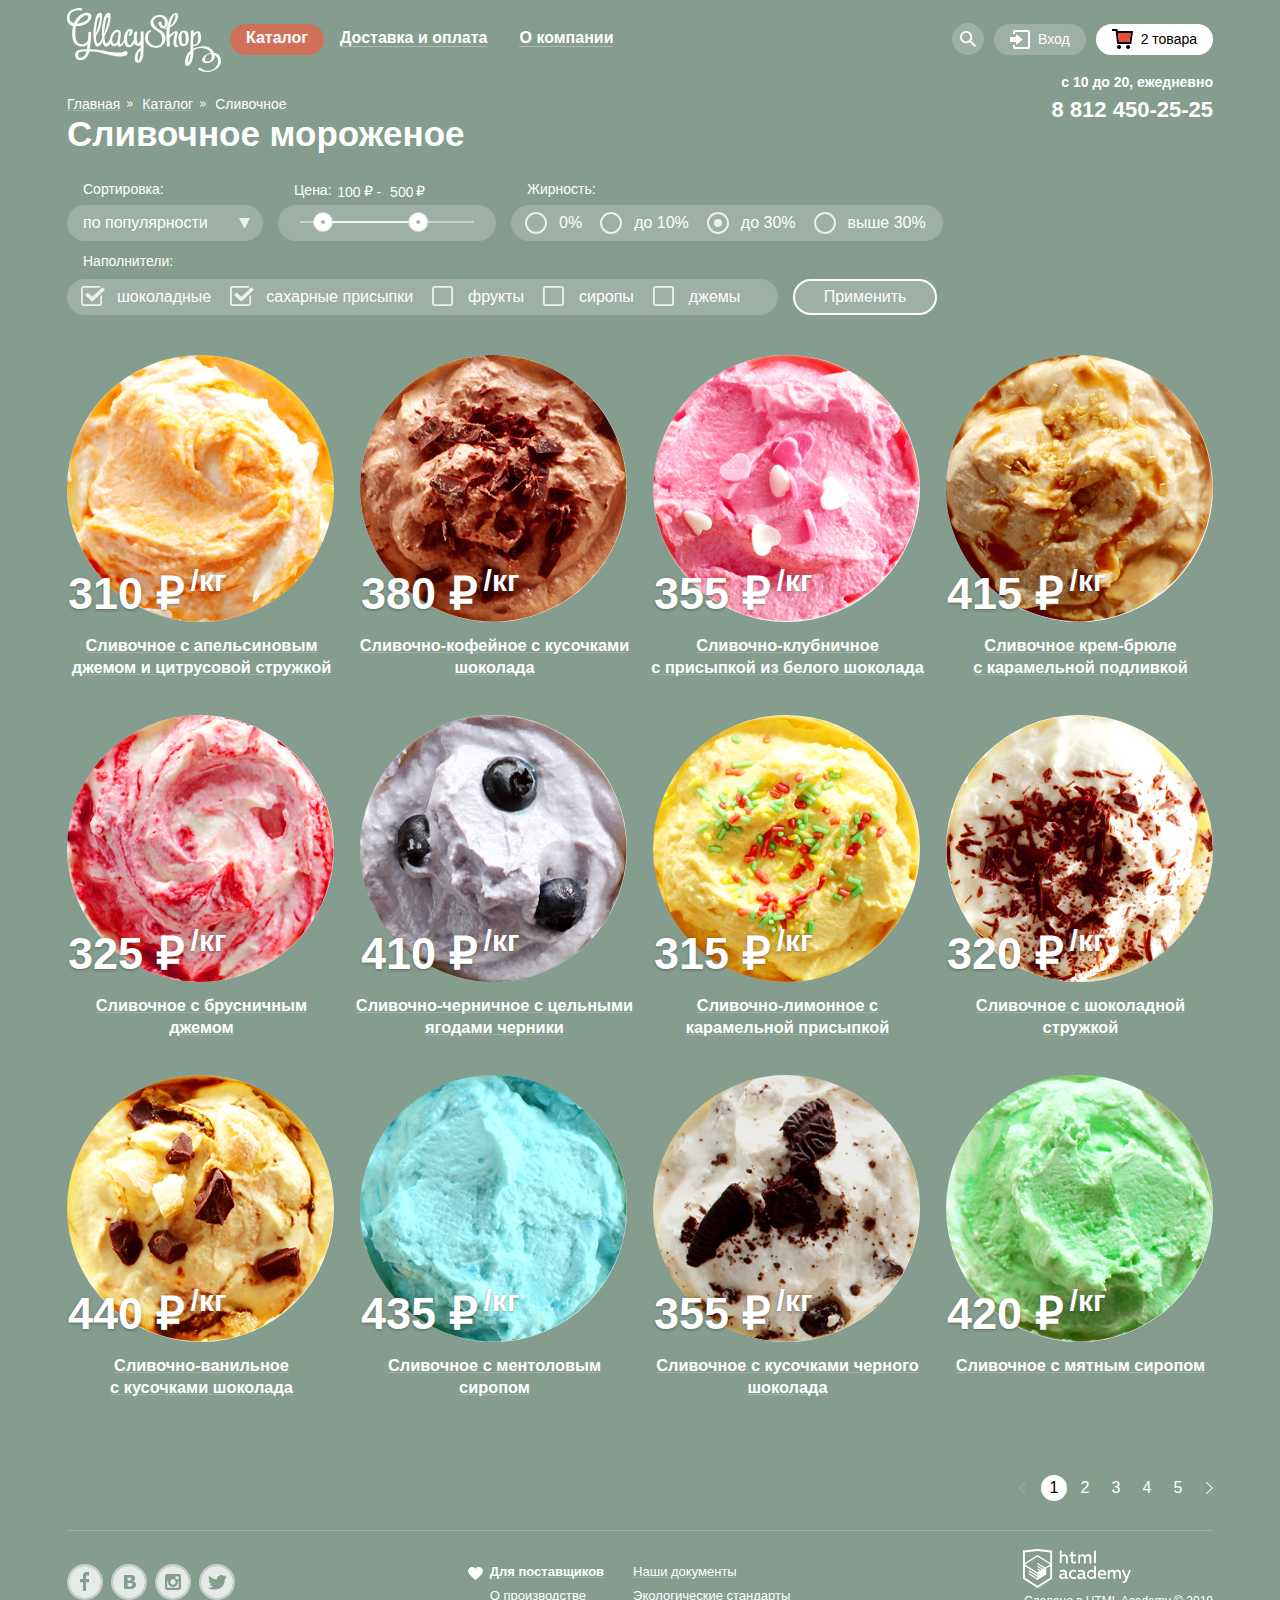
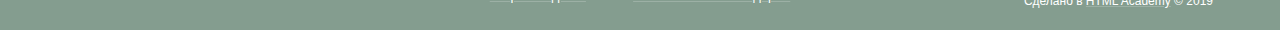
==== commit 6cd45760: "правки после автоматической проверки" ====
--- a/catalog.html
+++ b/catalog.html
@@ -101,12 +101,12 @@
           <use xlink:href="#logo-gllacy"></use>
         </svg>
       </a>
+
       <ul class="header__menu">
         <li class="header__menu-list">
-          <a class="header__link header__link--active">Каталог</a>
+          <a href="#" class="header__link header__link--active">Каталог</a>
           <ul class="header__submenu submenu-catalog">
             <li class="submenu-catalog__list submenu-catalog__list--title">
-              <!-- не понял ссылка это или просто текст -->
               <a class="submenu-catalog__head-text">Новинки</a>
             </li>
             <li class="submenu-catalog__list submenu-catalog__list--current">
@@ -123,34 +123,41 @@
             </li>
           </ul>
         </li>
-        <li class="header__menu-list header__menu-list--nopsevdo"><a class="header__link" href="blank.html">Доставка и
-            оплата</a></li>
-        <li class="header__menu-list header__menu-list--nopsevdo"><a class="header__link" href="price.html">О
+        <li class="header__menu-list header__menu-list--nopsevdo">
+          <a class="header__link" href="blank.html">Доставка и
+            оплата</a>
+        </li>
+        <li class="header__menu-list header__menu-list--nopsevdo">
+          <a class="header__link" href="price.html">О
             компании</a>
         </li>
       </ul>
+
       <ul class="header__actions header-actions">
         <li class="header-actions__list">
-          <a class="header__link header-actions__link header-actions__link--search" aria-label="форма поиска">
+          <a href="#" class="header__link header-actions__link header-actions__link--search" aria-label="форма поиска">
             <svg width="16" height="16">
               <use xlink:href="#search-logo"></use>
             </svg>
           </a>
           <label class="header__submenu search-form" for="search">
             <input class="search-form__input main-input" type="search" name="search" id="search"
-              placeholder="Крем-брюле">
+              placeholder="Крем-брюле" autocomplete="off">
           </label>
         </li>
         <li class="header-actions__list">
-          <a class="header__link header-actions__link header-actions__link--login">
+          <a href="#" class="header__link header-actions__link header-actions__link--login">
             <svg width="20" height="19">
               <use xlink:href="#login-logo"></use>
-            </svg> Вход</a>
-          <form class="header__submenu login-form" action="" method="post">
+            </svg> Вход
+          </a>
+          <form class="header__submenu login-form" action="https://echo.htmlacademy.ru/" method="post">
+            <label for="login-mail"></label>
             <input class="login-form__input login-form__input--email main-input" type="email" name="login-mail"
-              id="login-mail" placeholder="email@example.com" required>
+              id="login-mail" placeholder="email@example.com" autocomplete="off" required>
+            <label for="login-pass"></label>
             <input class="login-form__input login-form__input--pass main-input" type="password" name="login-pass"
-              id="login-pass" required>
+              id="login-pass" autocomplete="off" required>
             <div class="login-form__footer">
               <button class="login-form__btn main-btn" type="submit">Войти</button>
               <div class="login-form__help">
@@ -163,7 +170,8 @@
           </form>
         </li>
         <li class="header-actions__list">
-          <a class="header__link header-actions__link header-actions__link--cart header-actions__link--cart-full">
+          <a href="#"
+            class="header__link header-actions__link header-actions__link--cart header-actions__link--cart-full">
             <svg width="21" height="20">
               <path
                 d="M5.70345 2L5.46161 0H0V2H3.66795L5.17946 15H19.2869L21 2H5.70345ZM17.5034 13H6.97313L5.96545 4H18.6924L17.5034 13Z" />
@@ -173,12 +181,12 @@
                 d="M16.1027 20C17.2157 20 18.118 19.1046 18.118 18C18.118 16.8954 17.2157 16 16.1027 16C14.9896 16 14.0873 16.8954 14.0873 18C14.0873 19.1046 14.9896 20 16.1027 20Z" />
               <path class="svg-full-cart" d="M5.93506 4.02997L6.97297 13H17.5032L18.6923 4.02997H5.93506Z"
                 fill="#E84D37" />
-            </svg> 2 товара</a>
-          <form action="" method="POST" class="header__submenu cart">
-            <!-- чтобы форма не отправлялась Пустой, можно добавить два инпута с типом hidden -->
+            </svg> 2 товара
+          </a>
+          <form action="https://echo.htmlacademy.ru/" method="POST" class="header__submenu cart">
             <input type="hidden" name="cart-item-1" value="ice-cream orange">
             <input type="hidden" name="cart-item-2" value="ice-cream strawberry">
-            <!-- не знаю что с ними делать, никогда неверстал корзины -->
+
             <ul class="cart__list">
               <li class="cart__item cart-item">
                 <button class="cart-item__remove-btn" type="button" aria-label="кнопка удалить">
@@ -205,12 +213,14 @@
                 <p class="cart-item__total">450 руб.</p>
               </li>
             </ul>
+
             <p class="cart__sum-text">Итого: <span class="cart__sum-cost">750</span>руб.</p>
             <button class="cart__btn-order main-btn" type="submit">Оформить заказ</button>
           </form>
         </li>
       </ul>
     </nav>
+
     <div class="header__contact container">
       <p class="header__contact-text">с 10 до 20, ежедневно</p>
       <a href="tel:88124502525" class="header__contact-tel">8 812 450-25-25</a>
@@ -232,25 +242,27 @@
             <a class="catalog__breadcrumbs-link catalog__breadcrumbs-link--active">Сливочное</a>
           </li>
         </ul>
+
         <h2 class="catalog__title">Сливочное мороженое</h2>
         <form action="https://echo.htmlacademy.ru/" method="POST" class="catalog__filter filter">
-          <!-- здесь будет фильтр -->
           <div class="filter__item">
             <h3 class="filter__heading">
               Сортировка:
             </h3>
-            <div class="select">
+            <a href="#" class="select" aria-label="сортировка списка мороженого">
               <div class="select__header">
                 <span class="select__option select__current">по популярности</span>
                 <div class="select__icon"></div>
               </div>
               <div class="select__body">
                 <div class="select__option select__item">по популярности</div>
-                <div class="select__option select__item">по цене</div>
-                <div class="select__option select__item">по наименованию</div>
+                <div class="select__option select__item">сначала недорогие</div>
+                <div class="select__option select__item">сначала дорогие</div>
+                <div class="select__option select__item">по жирности</div>
               </div>
-            </div>
+            </a>
           </div>
+
           <div class="filter__item item-price">
             <h3 class="filter__heading">Цена:</h3>
             <div class="item-price__price-box">
@@ -263,6 +275,7 @@
             </div>
             <div id="slider"></div>
           </div>
+
           <div class="filter__item">
             <h3 class="filter__heading">Жирность:</h3>
             <div class="filter__radio filter-radio">
@@ -277,6 +290,7 @@
               <label class="filter-radio__label" for="fat-over-30">выше 30%</label>
             </div>
           </div>
+
           <div class="filter__item filter__item--checkbox">
             <h3 class="filter__heading">Наполнители:</h3>
             <div class="filter__checkbox filter-checkbox">
@@ -297,6 +311,7 @@
           </div>
           <button class="filter__btn" type="submit">Применить</button>
         </form>
+
         <ul class="catalog__list">
           <li class="catalog__list-item ice-item">
             <img class="ice-item__img" src="img/ice-item-1.jpg" width="267" height="267" alt="Сливочное с апельсином">
@@ -423,6 +438,7 @@
             </div>
           </li>
         </ul>
+
         <ul class="catalog__pagination catalog-pagination">
           <li class="catalog-pagination__list">
             <a
@@ -462,18 +478,16 @@
     <div class="footer__container container">
       <ul class="footer__social">
         <li class="footer__social-item">
-          <a href="" class="footer__social-link footer__social-link--fb">
-            <span class="visually-hidden">facebook</span>
-            <svg width="32" height="32" viewBox="0 0 32 32" xmlns="http://www.w3.org/2000/svg">
+          <a href="" class="footer__social-link footer__social-link--fb" aria-label="facebook">
+            <svg width="32" height="32" viewBox="0 0 32 32" aria-hidden="true" focusable="false">
               <path
                 d="M16 0C12.8355 0 9.74207 0.938384 7.11088 2.69649C4.4797 4.45459 2.42894 6.95345 1.21793 9.87706C0.0069325 12.8007 -0.309921 16.0177 0.307443 19.1214C0.924806 22.2251 2.44866 25.0761 4.6863 27.3137C6.92394 29.5513 9.77487 31.0752 12.8786 31.6926C15.9823 32.3099 19.1993 31.9931 22.1229 30.7821C25.0466 29.5711 27.5454 27.5203 29.3035 24.8891C31.0616 22.2579 32 19.1645 32 16C32 11.7565 30.3143 7.68687 27.3137 4.68629C24.3131 1.68571 20.2435 0 16 0ZM20.06 9.45H17V12.9H20V16.34H17V25H14V16.34H11V12.9H14V9.45C13.9449 8.59575 14.2291 7.75426 14.7908 7.1083C15.3525 6.46234 16.1464 6.06407 17 6H20V9.45H20.06Z" />
             </svg>
           </a>
         </li>
         <li class="footer__social-item">
-          <a href="" class="footer__social-link footer__social-link--vk">
-            <span class="visually-hidden">Vkontakte</span>
-            <svg width="32" height="32" viewBox="0 0 32 32">
+          <a href="" class="footer__social-link footer__social-link--vk" aria-label="Vkontakte">
+            <svg width="32" height="32" viewBox="0 0 32 32" aria-hidden="true" focusable="false">
               <path
                 d="M16.64 14.49C16.9652 14.4904 17.2875 14.4293 17.59 14.31C17.8645 14.2077 18.0922 14.0085 18.23 13.75C18.3343 13.4964 18.3854 13.2241 18.38 12.95C18.376 12.7057 18.3143 12.4659 18.2 12.25C18.0714 12.0066 17.8523 11.8235 17.59 11.74C17.2687 11.627 16.9306 11.5695 16.59 11.57H14.59V14.57H15.16C15.75 14.52 16.24 14.51 16.64 14.49Z" />
               <path
@@ -484,9 +498,8 @@
           </a>
         </li>
         <li class="footer__social-item">
-          <a href="" class="footer__social-link footer__social-link--inst">
-            <span class="visually-hidden">instagram</span>
-            <svg width="32" height="32" viewBox="0 0 32 32">
+          <a href="" class="footer__social-link footer__social-link--inst" aria-label="instagram">
+            <svg width="32" height="32" viewBox="0 0 32 32" aria-hidden="true" focusable="false">
               <path
                 d="M20.92 16C20.92 17.3155 20.3974 18.5771 19.4673 19.5072C18.5371 20.4374 17.2755 20.96 15.96 20.96C14.6445 20.96 13.3829 20.4374 12.4528 19.5072C11.5226 18.5771 11 17.3155 11 16C11.001 15.6158 11.048 15.233 11.14 14.86H10.24V21.7H21.64V14.86H20.74C20.8406 15.2325 20.901 15.6147 20.92 16Z" />
               <path
@@ -498,9 +511,8 @@
           </a>
         </li>
         <li class="footer__social-item">
-          <a href="" class="footer__social-link footer__social-link--tw">
-            <span class="visually-hidden">twitter</span>
-            <svg width="32" height="32" viewBox="0 0 32 32">
+          <a href="" class="footer__social-link footer__social-link--tw" aria-label="twitter">
+            <svg width="32" height="32" viewBox="0 0 32 32" aria-hidden="true" focusable="false">
               <path
                 d="M16 0C12.8355 0 9.74207 0.938384 7.11088 2.69649C4.4797 4.45459 2.42894 6.95345 1.21793 9.87706C0.0069325 12.8007 -0.309921 16.0177 0.307443 19.1214C0.924806 22.2251 2.44866 25.0761 4.6863 27.3137C6.92394 29.5513 9.77487 31.0752 12.8786 31.6926C15.9823 32.3099 19.1993 31.9931 22.1229 30.7821C25.0466 29.5711 27.5454 27.5203 29.3035 24.8891C31.0616 22.2579 32 19.1645 32 16C32 11.7565 30.3143 7.68687 27.3137 4.68629C24.3131 1.68571 20.2435 0 16 0ZM23.94 12.81C23.69 19.33 20.48 23.64 12.94 23.51H12.46C12.01 23.51 7.91001 23.07 7.11001 21.69C8.8989 21.9555 10.7228 21.5494 12.23 20.55C11.18 20.26 9.31001 20.09 8.98001 17.7C9.39279 17.8642 9.84415 17.9058 10.28 17.82C9.00001 17 7.53001 16.3 7.61001 14.17C8.02796 14.4893 8.54454 14.652 9.07001 14.63C8.30001 14.4 6.92001 11.39 8.07001 9.85C10.07 11.64 12.14 13.33 15.87 13.49C16.1 11.28 17.11 9.79 19.04 9.17C19.7375 8.93332 20.4908 8.91568 21.1986 9.11946C21.9065 9.32323 22.5351 9.73867 23 10.31C23.74 10.08 24.45 9.84 25.19 9.62C25.1758 9.95711 25.0846 10.2865 24.9234 10.5829C24.7622 10.8793 24.5353 11.1349 24.26 11.33C24.5167 11.3601 24.7768 11.3336 25.0221 11.2524C25.2674 11.1712 25.492 11.0372 25.68 10.86C25.5628 11.2985 25.3443 11.7034 25.0421 12.0421C24.7399 12.3808 24.3624 12.6438 23.94 12.81Z" />
             </svg>
@@ -512,8 +524,7 @@
             поставщиков</a></li>
         <li class="useful-links__list"><a href="" class="useful-links__link text-link">Наши документы</a></li>
         <li class="useful-links__list"><a href="" class="useful-links__link text-link">О производстве</a></li>
-        <li class="useful-links__list"><a href="" class="useful-links__link text-link">Экологические
-            стандарты</a></li>
+        <li class="useful-links__list"><a href="" class="useful-links__link text-link">Экологические стандарты</a></li>
       </ul>
       <div class="footer__academy academy-links">
         <a href="https://htmlacademy.ru/intensive/htmlcss" class="academy-links__logo" aria-label="htmlacademy">
@@ -522,8 +533,8 @@
           </svg>
         </a>
         <p class="academy-links__copy-text">Сделано в <a class="academy-links__copy-link text-link"
-            href="https://htmlacademy.ru/study">HTML Academy</a> © 2019
-        </p>
+            href="https://htmlacademy.ru/study">HTML Academy</a> ©
+          2019</p>
       </div>
     </div>
   </footer>
--- a/css/style.min.css
+++ b/css/style.min.css
@@ -1,3 +1,3 @@
 :root{--basic-black: #000000;--basic-white: #ffffff;--submenu-hover: #fbded7;--submenu-active: #f6b5a5;--submenu-shadow: 0px 20px 20px rgba(0, 0, 0, 0.4);--item-shadow: 0px 20px 20px rgba(0, 0, 0, 0.2);--form-background: #f8f7f4;--basic-gray: rgba(50, 50, 50, 0.2);--opacity-gray: rgba(255, 255, 255, 0.8);--filter-disabled: rgba(255, 255, 255, 0.4);--light-gray: rgba(255, 255, 255, 0.2);--social-bg: #e6ebe9;--social-gray: #c2cec7;--input-border-color: #d3d3d2;--input-hover-border: #d7d7d7;--input-focus-border: #92c1f1;--placeholder-color: #999999;--subscribe-text: #5a5a5a;--header-link-active-bgc: #ededed;--header-link--active: #d07058;--header-link-active-shadow: inset 0px 2px 1px #696969;--special-slide-0: #849d8f;--special-slide-1: #8996a6;--special-slide-2: #9d8b84;--btn-text-shadow: 0px 2px 5px rgba(160, 32, 11, 0.76);--btn-gradient: linear-gradient(180deg, #f26843 0%, #e74a35 100%);--btn-gradient-hover: linear-gradient(0deg, rgba(255, 255, 255, 0.2), rgba(255, 255, 255, 0.2)),
     linear-gradient(180deg, #f26843 0%, #e74a35 100%);--btn-gradient-active: linear-gradient(0deg, rgba(0, 0, 0, 0.07), rgba(0, 0, 0, 0.07)),
-    linear-gradient(180deg, #f26843 0%, #e74a35 100%);--btn-shadow: 0px 2px 2px rgba(172, 16, 0, 0.64);--btn-shadow-active: inset 0px 2px 2px #942718;--text-link-hover: #ffbc9e;--text-link-black: #323232;--text-link-black-hover: #e84d37;--text-link-black-decor-hover: rgba(232, 77, 55, 0.3);--vaffle-color: #efe3cd;--ice-item-price-shadow: 0px 1px 3px rgba(49, 50, 53, 0.5);--cart-gray: #ababab;--cart-line: #cacac7;--cart-full: #e84d37;--popup-overlay: rgba(0, 0, 0, 0.3);--select-icon: rgba(236, 241, 238, 1);--slider-line: rgba(248, 247, 244, 0.5);--slider-conect-line: rgba(248, 247, 244, 1);--slider-toggle-dot: rgba(171, 171, 171, 1);--slider-item-blur: rgba(218, 228, 239, 0.75)}@font-face{font-family:"Roboto";font-style:normal;font-weight:400;src:local("Roboto"),url("../fonts/roboto.woff2") format("woff2"),url("../fonts/roboto.woff") format("woff");font-display:swap}@font-face{font-family:"Roboto";font-style:normal;font-weight:500;src:local("Roboto medium"),url("../fonts/robotomedium.woff2") format("woff2"),url("../fonts/robotomedium.woff") format("woff");font-display:swap}@font-face{font-family:"Roboto";font-style:normal;font-weight:bold;src:local("Roboto bold"),url("../fonts/robotobold.woff2") format("woff2"),url("../fonts/robotobold.woff") format("woff");font-display:swap}body{min-width:1200px;margin:0 auto;padding:0;font-family:"Roboto", Arial, sans-serif;font-size:14px;line-height:18px;font-weight:400;color:var(--basic-white);background-color:var(--special-slide-0);transition:background-color 0.8s ease 0s}img{max-width:100%;height:auto}*,*::after,*::before{box-sizing:border-box}.container{max-width:1200px;padding:0 27px;margin:0 auto;height:100%}.promo{font-family:"Roboto", Arial, sans-serif;position:relative;z-index:1;height:523px}.main-input{box-sizing:border-box;border-radius:4px;height:44px;border:1px solid var(--input-border-color);padding-left:15px;width:100%;color:var(--text-link-black);font-weight:bold;font-size:16px;cursor:pointer}.main-input::placeholder{color:var(--placeholder-color);font-weight:normal}.main-input:hover{box-shadow:var(--input-hover-shadow);padding-left:14px;border:2px solid var(--input-hover-border)}.main-input:focus{outline:none;border:2px solid var(--input-focus-border);padding-left:14px}.main-btn{box-sizing:border-box;display:flex;align-items:center;justify-content:center;border:0;outline:0;background-image:var(--btn-gradient);text-decoration:none;color:var(--basic-white);font-weight:bold;box-shadow:var(--btn-shadow);text-shadow:var(--btn-text-shadow)}.main-btn:hover{background-image:var(--btn-gradient-hover)}.main-btn:active{box-shadow:var(--btn-shadow-active);background-image:var(--btn-gradient-active)}.main-btn:focus{outline:none;border:2px solid var(--input-focus-border)}.text-link{font-weight:400;color:var(--basic-white);text-decoration-color:var(--light-gray)}.text-link:hover,.text-link:active{color:var(--text-link-hover);text-decoration-color:var(--text-link-hover)}.text-link--black{color:var(--text-link-black);text-decoration-color:rgba(50,50,50,0.3)}.text-link--black:hover,.text-link--black:active{color:var(--text-link-black-hover);text-decoration-color:var(--text-link-black-decor-hover)}.visually-hidden{display:none}.header{font-family:"Roboto", Arial, sans-serif;background-color:transparent;color:var(--basic-white)}.header ul{list-style:none}.header__nav{padding-top:2px;flex:1 1 100%;display:flex;align-items:center}.header__logo{margin-right:9px;padding-top:6px}.header__menu{display:flex;flex:1 1 auto;margin:0;padding:0}.header__menu-list{position:relative}.header__menu-list--nopsevdo::before{display:none}.header__menu-list:last-child{margin:0}.header__menu-list::before{content:"";bottom:-5px;position:absolute;left:0;right:0;height:10px}.header__link{box-sizing:border-box;font-weight:bold;font-size:16px;line-height:16px;height:31px;padding:6px 16px;fill:var(--basic-white);color:var(--basic-white);display:block;text-decoration:none;border-radius:26px;position:relative;z-index:5}.header__link::after{width:100%;display:block;height:1px;content:"";background-color:rgba(255,255,255,0.3)}.header__link:active{background:var(--header-link-active-bgc);box-shadow:var(--header-link-active-shadow)}.header__link--active{fill:var(--basic-white);color:var(--basic-white);background-color:var(--header-link--active)}.header__link--active:after{display:none}.header__submenu{display:none;position:absolute;top:37px;left:auto;right:0;color:var(--basic-black);background-color:var(--basic-white);box-shadow:var(--submenu-shadow);padding:0;margin:0;border-radius:4px;box-shadow:var(--submenu-shadow);padding:9px 0 14px 0}.header__menu>.header__menu-list:hover .header__link:not(.header__link--active),.header-actions>.header-actions__list:hover .header-actions__link{fill:var(--basic-black);color:var(--basic-black);text-decoration:none;background-color:var(--basic-white);border:0}.header__menu>.header__menu-list:hover .header__submenu{display:block;z-index:10}.header-actions>.header-actions__list:hover .header__submenu{display:block;z-index:10}.submenu-catalog{min-width:143px;padding:7px 0 6px 0;left:0}.submenu-catalog__list{padding:0 21px 0 20px}.submenu-catalog__list:hover{background:var(--submenu-hover)}.submenu-catalog__list:active{background:var(--submenu-active)}.submenu-catalog__list--current{background:var(--header-link--active);color:var(--basic-white)}.submenu-catalog__list--title{padding:0px 9px;margin-bottom:11px}.submenu-catalog__list--title:after{content:"";display:block;width:100%;height:1px;background:var(--basic-gray);position:relative}.submenu-catalog__head-text{text-decoration:none;color:var(--basic-black);font-weight:bold;line-height:38px;margin-left:11px}.submenu-catalog__link{line-height:22px;text-decoration:none;color:var(--basic-black);line-height:27px}.submenu-catalog__link:hover{background-color:var(--submenu-hover)}.submenu-catalog__link:active{background-color:var(--submenu-active)}.header-actions{display:flex;align-items:center;margin:0;padding:0}.header-actions__list{position:relative;margin-right:10px}.header-actions__list:last-child{margin-right:0}.header-actions__list::before{content:"";bottom:-5px;position:absolute;left:0;right:0;height:10px}.header-actions__link{cursor:pointer;background-color:var(--light-gray);text-decoration:none;border:0;font-weight:500;font-size:14px;line-height:16px;display:flex;align-items:center;justify-content:center;padding:8px 16px}.header-actions__link::after{display:none}.header-actions__link:active{box-shadow:none}.header-actions__link--search{padding:0;height:32px;width:32px}.header-actions__link--login svg{margin-right:8px}.header-actions__link--cart{fill:var(--basic-white)}.header-actions__link--cart .svg-full-cart{display:none}.header-actions__link--cart:hover{fill:var(--basic-black)}.header-actions__link--cart svg{margin-right:8px}.header-actions__link--cart-full{background:var(--basic-white);color:var(--basic-black);fill:var(--basic-black)}.header-actions__link--cart-full .svg-full-cart{display:inline-block}.header__contact{margin-top:-2px;text-align:right}.header__contact-text{font-weight:bold;font-size:14px;line-height:16px;margin:0 0 8px;position:relative;z-index:10}.header__contact-tel{color:var(--basic-white);text-decoration:none;font-weight:bold;font-size:22px;line-height:24px;position:relative;z-index:10}.cart{font-family:"Roboto", Arial, sans-serif;width:539px;min-height:242px;z-index:10;padding:20px 14px 21px 15px}.cart__list{list-style:none;padding:0;margin:0}.cart-item{padding-left:6px;display:flex;align-items:center;font-weight:normal;font-size:13px;line-height:16px;position:relative}.cart-item:last-child{padding-bottom:18px}.cart-item:last-child::after{position:absolute;bottom:0;left:0;content:"";display:block;width:100%;height:1px;background:var(--cart-line)}.cart-item__remove-btn{cursor:pointer;margin:0;padding:0;display:flex;align-items:center;justify-content:center;border:none;background:transparent;margin-right:9px}.cart-item__img{margin-right:13px}.cart-item__name{margin:0;padding:0;flex:0 1 216px;margin-right:31px}.cart-item__cost{margin-right:28px}.cart-item__cost span{color:var(--cart-gray)}.cart__sum-text{display:block;margin-left:auto;font-weight:bold;font-size:15px;line-height:16px;text-align:right}.cart__btn-order{font-weight:bold;font-size:18px;line-height:16px;padding:13px 15px;border-radius:26px;text-shadow:none;margin-left:auto}.slider-wrapper{height:584px;position:relative;top:-43px;z-index:-1}.slider{display:inline-block;padding:0;margin:0 auto;width:716px;list-style:none;display:flex;position:relative}.slider-item{position:absolute;height:716px;width:700px;opacity:0;display:flex;flex-direction:column;align-items:center;visibility:hidden}.slider-item--active{opacity:1;visibility:visible}.slider-item__images{width:100%;height:100%;position:absolute;border-radius:50%}.slider-item__images:after{position:absolute;width:100%;height:100%;top:0;left:0;content:"";background:var(--slider-item-blur);filter:blur(250px)}.slider-item__img-left{position:absolute;left:35px;top:2px;z-index:2}.slider-item__img-right{position:absolute;right:18px;top:45px;z-index:1}.slider-item__title{text-align:center;display:inline-block;font-weight:bold;font-size:60px;line-height:60px;position:relative;padding:0;z-index:3;margin:315px 0 28px 13px}.slider-item__btn{width:261px;height:62px;border-radius:70px;font-weight:bold;font-size:32px;line-height:44px;letter-spacing:1.5px;position:relative;z-index:3}.promo__slider-dots{position:absolute;bottom:81px;list-style:none;margin:0;padding:0;display:flex}.promo__slider-dots li{margin-right:8px}.promo__slider-dots li:last-child{margin-right:0}.promo__slider-dot{margin:0;padding:0;cursor:pointer;background-color:transparent;border-radius:50%;font-size:0;display:inline-block;border:2px solid var(--basic-white);outline:0;width:21px;height:21px}.promo__slider-dot:focus{outline:none;border:2px solid var(--input-focus-border)}.promo__slider-dot--current{background-color:var(--basic-white)}.promotion{font-family:"Roboto", Arial, sans-serif;margin-bottom:40px;position:relative;z-index:10}.promotion__banners{list-style:none;margin:0;padding:0;display:grid;grid-template-columns:1fr 1fr;gap:26px}.banners-item{border-radius:16px;overflow:hidden;width:560px;height:229px;color:var(--basic-white);padding:14px 22px 22px 16px}.banners-item--rasberry{background:var(--basic-black) url("../img/rasberry-bg.jpg") center no-repeat;background-size:cover}.banners-item--chocolate{background:var(--basic-black) url("../img/chocolate-bg.jpg") center no-repeat;background-size:cover}.banners-item__title{font-weight:bold;font-size:35px;line-height:41px;margin:0 0 17px}.banners-item__text{font-weight:bold;font-size:18px;line-height:22px;margin:0 0 43px}.banners-item__btn{padding-left:22px;padding-right:22px;width:max-content;height:48px;border-radius:70px;font-weight:bold;font-size:18px;line-height:24px;margin-left:auto}.news{font-family:"Roboto", Arial, sans-serif;margin-bottom:41px}.news__banners{list-style:none;display:grid;grid-template-columns:1fr 1fr;gap:26px}.news__banners-item{border-radius:16px;overflow:hidden;width:560px;height:220px;padding:18px 22px 19px 20px;background:var(--basic-white);color:var(--basic-black)}.blog-banner{background:var(--basic-white) url("../img/strawberry-bg.png") center no-repeat;background-size:cover}.blog-banner__text{font-weight:500;font-size:16px;line-height:22px;color:var(--text-link-black);margin:0 0 3px}.blog-banner__blog-link{display:inline-block;font-weight:bold;font-size:24px;line-height:30px;max-width:287px;color:var(--text-link-black);margin:0}.contacts{font-family:"Roboto", Arial, sans-serif;position:relative;z-index:2;min-height:429px;width:100%}.contacts__container{padding-top:61px;padding-bottom:62px}.contacts__text-block{margin-left:auto;padding:30px 25px;border-radius:16px;color:var(--basic-black);background:var(--basic-white);width:303px;min-height:306px;position:relative;z-index:3}.contacts__text{font-weight:normal;font-size:14px;line-height:20px;margin:0}.contacts__text--bold{font-weight:bold;font-size:18px;line-height:24px;margin:-2px 0 23px 0px}.contacts__tel-link{display:inline-block;color:var(--basic-black);text-decoration:none;font-weight:bold;font-size:18px;line-height:24px;margin:0 0 4px}.contacts__btn{height:43px;border-radius:70px;font-weight:bold;font-size:18px;line-height:24px;margin:25px 0 0}.contacts__map-wrapper{position:absolute;width:100%;height:100%;top:0;left:0;z-index:1}.contacts__map-img{position:absolute;width:100%;height:100%;top:0;left:0;object-fit:cover}.contacts-popup{font-family:"Roboto", Arial, sans-serif;position:fixed;top:0;left:0;width:100%;height:100%;background:var(--popup-overlay);z-index:-1;display:flex;align-items:center;justify-content:center;opacity:0;visibility:hidden;overflow-y:auto;overflow-x:hidden;transition:all 0.7s ease 0s}.contacts-popup--open{opacity:1;visibility:visible;z-index:20}.contacts-popup__body{padding:20px 25px 25px 24px;position:relative;width:477px;height:441px;background:var(--form-background);border-radius:6px}.contacts-popup__close{display:inline-block;position:absolute;top:15px;right:16px;width:18px;height:18px;background:transparent;overflow:hidden}.contacts-popup__close:after{transition:all 0.7s ease 0s;position:absolute;left:-3px;bottom:8px;content:"";width:24px;height:2px;background-color:var(--basic-black);transform:rotate(45deg)}.contacts-popup__close:before{transition:all 0.7s ease 0s;position:absolute;left:-3px;bottom:8px;content:"";width:24px;height:2px;background-color:var(--basic-black);transform:rotate(-45deg)}.contacts-popup__close:hover::after{transform:scale(0.8) rotate(315deg)}.contacts-popup__close:hover::before{transform:scale(0.8) rotate(405deg)}.contacts-popup__title{font-weight:500;font-size:24px;line-height:28px;color:var(--text-link-black);margin:0 0 22px}.contacts-popup__input{margin-bottom:20px}.contacts-popup__textarea{resize:none;border:1px solid var(--input-border-color);border-radius:4px;height:154px;width:100%;margin-bottom:23px;padding-top:16px;padding-left:14px;color:var(--placeholder-color)}.contacts-popup__textarea::placeholder{color:var(--placeholder-color)}.contacts-popup__submit{padding:14px 24px;height:44px;border-radius:70px;font-weight:bold;font-size:18px;line-height:24px;margin-left:auto}.catalog-pagination{list-style:none;display:flex}.catalog-pagination__list{margin-right:5px}.catalog-pagination__list:last-child{margin-right:0}.catalog-pagination__link{cursor:default;font-weight:500;font-size:16px;line-height:18px;color:var(--basic-white);text-decoration:none;display:flex;align-items:center;justify-content:center;width:26px;height:26px;border-radius:50%}.catalog-pagination__link:focus{outline:none;border:2px solid var(--input-focus-border)}.catalog-pagination__link:hover:not(.catalog-pagination__link--not-active):not(.catalog-pagination__link--active){background:var(--light-gray);cursor:pointer}.catalog-pagination__link:active:not(.catalog-pagination__link--not-active):not(.catalog-pagination__link--active){background:var(--basic-white);color:var(--basic-black);fill:var(--basic-black)}.catalog-pagination__arrow{fill:var(--basic-white);font-size:0}.catalog-pagination__arrow--prev{transform:rotate(180deg)}.catalog-pagination__link--active{background:var(--basic-white);color:var(--basic-black)}.catalog-pagination__link--not-active{fill:var(--light-gray)}.feautures{font-family:"Roboto", Arial, sans-serif;margin-bottom:40px}.feautures__content{background:var(--vaffle-color) url("../img/vafflepattern.jpg");color:var(--basic-black);padding:24px 23px 29px 20px;border-radius:16px;overflow:hidden}.feautures__title{font-weight:500;font-size:24px;line-height:30px;margin:0 0 7px}.feautures-list{margin:0;padding:0;list-style:none;display:grid;grid-template-columns:1fr 1fr;column-gap:29px;row-gap:12px}.feautures-list__text{padding-top:10px;font-weight:normal;font-size:16px;line-height:22px;padding-left:56px;position:relative}.feautures-list__text::before{content:"";display:inline-block;width:49px;height:49px;border-radius:50%;border:2px solid var(--basic-black);position:absolute;top:0;left:0}.feautures-list__text--tech::before{background:url("../img/ice-cream.svg") center no-repeat}.feautures-list__text--milk::before{background:url("../img/leave.svg") center no-repeat}.feautures-list__text--supl::before{background:url("../img/thecow.svg") center no-repeat}.feautures-list__text--temp::before{background:url("../img/thermometer.svg") center no-repeat}.subscribe-banner{background:var(--basic-white) url("../img/post-bg.png");background-size:cover;padding:5px}.subscribe-banner__form{padding:24px 10px 22px 22px;border-radius:12px;width:100%;height:100%;background-color:var(--form-background)}.subscribe-banner__text{margin:0 0 40px;font-weight:normal;font-size:16px;line-height:22px;color:var(--subscribe-text)}.subscribe-banner__input{display:inline-block;width:368px;margin-right:6px}.subscribe-banner__btn{display:inline-block;width:130px;height:44px;border-radius:70px;font-weight:bold;font-size:18px;line-height:24px}.top-goods{margin-bottom:41px}.top-goods__ice-list{margin:0;padding:0;list-style:none;display:grid;grid-template-columns:1fr 1fr 1fr 1fr}.ice-item{position:relative;padding:208px 13px 0 1px;width:293px}.ice-item:hover .ice-item__hover-wrapper{display:flex;opacity:1;visibility:visible}.ice-item:hover .ice-item__btn-view{opacity:1;visibility:visible;transform:scale3d(1, 1, 1)}.ice-item:hover.ice-item--hit::after{transform:rotate(360deg)}.ice-item--hit{position:relative}.ice-item--hit:after{transition:all 0.5s ease 0s;position:absolute;z-index:1;top:0;left:0;content:"";width:61px;height:61px;border-radius:50%;background:var(--basic-white) url("../img/hit-sale-logo.svg") center no-repeat}.ice-item__img{border-radius:50%;position:absolute;z-index:-1;top:0;left:0}.ice-item__price{font-weight:bold;font-size:45px;line-height:45px;margin:0 0 26px;height:45px;text-shadow:var(--ice-item-price-shadow);position:relative;z-index:11}.ice-item__price-text{display:inline-block;font-size:30px;line-height:35px;margin:0 0 33px 6px}.ice-item__description-link{width:100%;margin:0;display:inline-block;position:relative;z-index:11;line-height:22px;left:-6px}.ice-item__description-text{text-align:center;margin:0}.ice-item__hover-wrapper{transition:all 0.5s ease 0s;position:absolute;top:0;bottom:-76px;left:0;right:0;width:100%;background:var(--light-gray);border-radius:4px;box-shadow:var(--item-shadow);z-index:10;opacity:0;visibility:hidden;display:flex;align-items:flex-end;justify-content:center}.ice-item__btn-view{transition:all 0.5s ease 0s;opacity:0;visibility:hidden;width:200px;height:44px;border-radius:50px;font-weight:bold;font-size:18px;line-height:24px;margin-bottom:21px;transform:scale3d(0, 0, 1)}.login-form{background-color:var(--form-background);padding:20px 17px 22px 19px;width:277px;min-height:214px}.login-form__input--email{margin-bottom:20px}.login-form__input--pass{margin-bottom:20px}.login-form__footer{display:flex}.login-form__btn{width:103px;flex:0 0 103px;height:44px;border-radius:26px;font-size:18px;line-height:16px;margin-right:19px}.login-form__help{font-weight:normal;font-size:13px;line-height:15px}.login-form__forgot-password{display:block;margin-bottom:9px}.login-form__registration{display:block}.search-form{background-color:var(--form-background);width:341px;height:84px;padding:20px 15px}.search-form__input{width:100%}.catalog{font-family:"Roboto", Arial, sans-serif;position:relative;margin-top:-27px}.catalog__container{position:relative;padding-bottom:30px}.catalog__container:after{position:absolute;bottom:0;content:"";display:block;width:1146px;height:1px;background:var(--light-gray)}.catalog__breadcrumbs-menu{list-style:none;display:flex;align-items:center;overflow:hidden;margin:0;padding:0;width:min-content}.catalog__breadcrumbs-list{margin-right:22px;position:relative}.catalog__breadcrumbs-list:last-child{margin-right:0}.catalog__breadcrumbs-list:after{content:"";position:absolute;top:6px;right:-13px;display:inline-block;width:6px;height:6px;background:url("../img/bread-сrumbs-arrow.svg") center no-repeat}.catalog__breadcrumbs-link{color:var(--basic-white)}.catalog__breadcrumbs-link--active{text-decoration:none}.catalog__title{font-weight:bold;font-size:35px;line-height:41px;margin:0 0 29px}.catalog__list{margin:0 0 77px 0;padding:0;list-style:none;display:grid;grid-template-columns:1fr 1fr 1fr 1fr;row-gap:37px}.catalog__pagination{margin:0 9px 0 auto;padding:0;width:194px}.footer{font-family:"Roboto", Arial, sans-serif;padding-top:18px;padding-bottom:20px}.footer__container{display:grid;grid-template-columns:1fr 2fr 1fr;align-items:center}.footer__social{display:flex;flex-wrap:wrap;list-style:none;margin:5px 0 0;padding:0}.footer__social-item{margin-right:8px}.footer__social-link{width:36px;height:36px;border-radius:50%;border:2px solid var(--social-gray);display:flex;align-items:center;justify-items:center;padding:0;margin:0;fill:var(--social-bg)}.footer__social-link:focus{outline:none;border:2px solid var(--input-focus-border)}.footer__social-link:hover{fill:var(--basic-white)}.footer__social-link:active{opacity:0.9}.useful-links{margin:7px 0 0;padding:0;width:327px;list-style:none;justify-self:center;display:grid;grid-template-columns:max-content max-content;column-gap:29px;row-gap:5px;justify-content:center}.useful-links__link{font-weight:normal;font-size:13px;line-height:18px;position:relative;width:min-content}.useful-links__link--heart{font-weight:bold}.useful-links__link--heart:after{position:absolute;content:"";top:3px;left:-22px;width:15px;height:13px;background:url("../img/heart.svg") center no-repeat}.academy-links{justify-self:end}.academy-links__logo{display:inline-block;margin-left:-1px}.academy-links__copy-text{margin:0;font-size:12px}/*! nouislider - 14.6.2 - 9/16/2020 */.noUi-target,.noUi-target *{-webkit-touch-callout:none;-webkit-tap-highlight-color:rgba(0,0,0,0);-webkit-user-select:none;touch-action:none;user-select:none;box-sizing:border-box}.noUi-target{position:relative}.noUi-base,.noUi-connects{width:100%;height:100%;position:relative;z-index:1}.noUi-connects{overflow:hidden;z-index:0}.noUi-connect,.noUi-origin{will-change:transform;position:absolute;z-index:1;top:0;right:0;-ms-transform-origin:0 0;-webkit-transform-origin:0 0;-webkit-transform-style:preserve-3d;transform-origin:0 0;transform-style:flat}.noUi-connect{height:100%;width:100%}.noUi-origin{height:10%;width:10%}.noUi-txt-dir-rtl.noUi-horizontal .noUi-origin{left:0;right:auto}.noUi-vertical .noUi-origin{width:0}.noUi-horizontal .noUi-origin{height:0}.noUi-handle{backface-visibility:hidden;position:absolute}.noUi-touch-area{height:100%;width:100%}.noUi-state-tap .noUi-connect,.noUi-state-tap .noUi-origin{transition:transform 0.3s}.noUi-state-drag *{cursor:inherit !important}.noUi-horizontal{height:18px}.noUi-horizontal .noUi-handle{width:34px;height:28px;right:-17px;top:-6px}.noUi-vertical{width:18px}.noUi-vertical .noUi-handle{width:28px;height:34px;right:-6px;top:-17px}.noUi-txt-dir-rtl.noUi-horizontal .noUi-handle{left:-17px;right:auto}.noUi-target{background:#FAFAFA;border-radius:4px;border:1px solid #D3D3D3;box-shadow:inset 0 1px 1px #F0F0F0, 0 3px 6px -5px #BBB}.noUi-connects{border-radius:3px}.noUi-connect{background:#3FB8AF}.noUi-draggable{cursor:ew-resize}.noUi-vertical .noUi-draggable{cursor:ns-resize}.noUi-handle{border:1px solid #D9D9D9;border-radius:3px;background:#FFF;cursor:default;box-shadow:inset 0 0 1px #FFF, inset 0 1px 7px #EBEBEB, 0 3px 6px -3px #BBB}.noUi-active{box-shadow:inset 0 0 1px #FFF, inset 0 1px 7px #DDD, 0 3px 6px -3px #BBB}.noUi-handle:before,.noUi-handle:after{content:"";display:block;position:absolute;height:14px;width:1px;background:#E8E7E6;left:14px;top:6px}.noUi-handle:after{left:17px}.noUi-vertical .noUi-handle:before,.noUi-vertical .noUi-handle:after{width:14px;height:1px;left:6px;top:14px}.noUi-vertical .noUi-handle:after{top:17px}[disabled] .noUi-connect{background:#B8B8B8}[disabled].noUi-target,[disabled].noUi-handle,[disabled] .noUi-handle{cursor:not-allowed}.noUi-pips,.noUi-pips *{box-sizing:border-box}.noUi-pips{position:absolute;color:#999}.noUi-value{position:absolute;white-space:nowrap;text-align:center}.noUi-value-sub{color:#ccc;font-size:10px}.noUi-marker{position:absolute;background:#CCC}.noUi-marker-sub{background:#AAA}.noUi-marker-large{background:#AAA}.noUi-pips-horizontal{padding:10px 0;height:80px;top:100%;left:0;width:100%}.noUi-value-horizontal{transform:translate(-50%, 50%)}.noUi-rtl .noUi-value-horizontal{transform:translate(50%, 50%)}.noUi-marker-horizontal.noUi-marker{margin-left:-1px;width:2px;height:5px}.noUi-marker-horizontal.noUi-marker-sub{height:10px}.noUi-marker-horizontal.noUi-marker-large{height:15px}.noUi-pips-vertical{padding:0 10px;height:100%;top:0;left:100%}.noUi-value-vertical{transform:translate(0, -50%);padding-left:25px}.noUi-rtl .noUi-value-vertical{transform:translate(0, 50%)}.noUi-marker-vertical.noUi-marker{width:5px;height:2px;margin-top:-1px}.noUi-marker-vertical.noUi-marker-sub{width:10px}.noUi-marker-vertical.noUi-marker-large{width:15px}.noUi-tooltip{display:block;position:absolute;border:1px solid #D9D9D9;border-radius:3px;background:#fff;color:#000;padding:5px;text-align:center;white-space:nowrap}.noUi-horizontal .noUi-tooltip{transform:translate(-50%, 0);left:50%;bottom:120%}.noUi-vertical .noUi-tooltip{transform:translate(0, -50%);top:50%;right:120%}.noUi-horizontal .noUi-origin>.noUi-tooltip{transform:translate(50%, 0);left:auto;bottom:10px}.noUi-vertical .noUi-origin>.noUi-tooltip{transform:translate(0, -18px);top:auto;right:28px}.filter{display:flex;align-items:center;flex-wrap:wrap;gap:15px;margin-bottom:40px}.filter__heading{font-weight:500;font-size:14px;line-height:11px;color:var(--basic-white);margin:0 0 10px 16px}.filter__btn{font-weight:500;font-size:16px;line-height:18px;color:var(--basic-white);border:2px solid var(--basic-white);border-radius:20px;background:var(--light-gray);width:144px;height:36px;align-self:flex-end;cursor:pointer}.filter__btn:hover{color:var(--basic-black);background:var(--basic-white);border:none}.filter__btn:focus{border:2px solid var(--input-focus-border);outline:none}.filter__btn:active{box-shadow:var(--header-link-active-shadow);outline:none;border:none}.filter__item--checkbox .filter__heading{margin-bottom:12px}.select{position:relative;width:196px;height:36px;background:var(--light-gray);border-radius:20px}.select.is-active .select__body{display:block}.select.is-active .select__icon{transform:translateY(-50%) rotate(180deg)}.select:hover .select__option{color:var(--basic-black)}.select:hover .select__icon{border-top-color:var(--basic-black)}.select:hover>.select__body{display:block}.select__header{cursor:pointer;width:100%;height:100%;display:flex;align-items:center;justify-self:center;padding-left:16px;position:relative}.select__option{font-weight:500;font-size:16px;line-height:18px;color:var(--basic-white)}.select__icon{position:absolute;top:50%;transform:translateY(-50%);right:13px;width:11px;height:10px;background:transparent;border-right:5px solid transparent;border-left:5px solid transparent;border-top:10px solid var(--select-icon)}.select__body{position:absolute;z-index:5;display:none;left:0;right:0;top:100%;border:1px solid var(--light-gray);border-top:0;border-radius:20px;background:var(--special-slide-1)}.select__item{padding-left:16px;height:36px;line-height:36px;cursor:pointer;background:var(--light-gray)}.select__item:first-child{border-top-left-radius:20px;border-top-right-radius:20px}.select__item:last-child{border-bottom-left-radius:20px;border-bottom-right-radius:20px}.select__item:hover{background:var(--btn-gradient-hover)}.filter-radio{border-radius:20px;background:var(--light-gray);display:flex;align-items:center;flex-wrap:wrap;min-height:36px;padding:0px 17px 0px 14px}.filter-radio__input{position:absolute;width:1px;height:1px;margin:-1px;border:0;padding:0;white-space:nowrap;clip-path:inset(100%);clip:rect(0 0 0 0);overflow:hidden}.filter-radio__input:checked+.filter-radio__label::before{display:inline-block}.filter-radio__input:disabled+.filter-radio__label{color:var(--filter-disabled)}.filter-radio__input:disabled+.filter-radio__label:after{border-color:var(--filter-disabled)}.filter-radio__input:disabled+.filter-radio__label:before{background-color:var(--filter-disabled)}.filter-radio__input:focus+.filter-radio__label{outline:2px solid var(--input-focus-border)}.filter-radio__label{padding-left:34px;position:relative;cursor:pointer;margin-right:18px;font-weight:500;font-size:16px;line-height:22px}.filter-radio__label:hover:after{border-color:var(--basic-white)}.filter-radio__label:hover:before{background-color:var(--basic-white)}.filter-radio__label:last-child{margin-right:0}.filter-radio__label:after{content:"";position:absolute;top:0;left:0;display:inline-block;width:22px;height:22px;border-radius:50%;border:2px solid var(--opacity-gray)}.filter-radio__label:before{content:"";display:none;position:absolute;top:0;left:0;width:8px;height:8px;border-radius:50%;top:7px;left:7px;background:var(--opacity-gray)}.filter-checkbox{border-radius:20px;background:var(--light-gray);display:flex;align-items:center;flex-wrap:wrap;min-height:36px;width:711px;padding:0px 17px 0px 14px}.filter-checkbox__input{position:absolute;width:1px;height:1px;margin:-1px;border:0;padding:0;white-space:nowrap;clip-path:inset(100%);clip:rect(0 0 0 0);overflow:hidden}.filter-checkbox__input:checked+.filter-checkbox__label::after{background:url("../img/checkbox-checked.svg") no-repeat}.filter-checkbox__input:disabled+.filter-checkbox__label{color:var(--filter-hover)}.filter-checkbox__input:disabled+.filter-checkbox__label:after{filter:opacity(0.4)}.filter-checkbox__input:focus+.filter-checkbox__label{outline:2px solid var(--input-focus-border)}.filter-checkbox__label{padding-left:36px;position:relative;cursor:pointer;margin-right:19px;font-weight:500;font-size:16px;line-height:22px}.filter-checkbox__label:hover{color:var(--basic-white)}.filter-checkbox__label:hover::after{filter:opacity(1)}.filter-checkbox__label:last-child{margin-right:0}.filter-checkbox__label:after{content:"";position:absolute;top:0;left:0;display:inline-block;width:24px;height:20px;background:url("../img/checkbox.svg") no-repeat;background-size:21px 20px;filter:opacity(0.8)}.item-price{display:flex;flex-wrap:wrap;align-items:center;row-gap:7px;width:218px}.item-price .filter__heading{margin-bottom:0}.item-price__price-box{height:15px}.item-price__label{position:relative;display:inline-block;height:16px;margin:0;padding:0}.item-price__label:after{position:absolute;z-index:5;color:var(--basic-white);display:block;top:0;right:0;content:" ₽";font-weight:500;font-size:14px;line-height:16px}.item-price__label--min{margin-right:8px}.item-price__input{height:100%;display:inline-block;text-align:right;margin:0;padding:0;background:transparent;border:0;outline:0;font-weight:500;font-size:14px;line-height:16px;color:var(--basic-white);width:41px;padding-right:12px}.item-price__input::-webkit-inner-spin-button,.item-price__input::-webkit-outer-spin-button{-webkit-appearance:none}.item-price__label--max:before{content:"-";position:absolute;left:-8px;display:inline-block}#slider{padding:0 22px;width:218px;height:36px;border-radius:20px;border:none;outline:none;box-shadow:none;background:var(--light-gray);margin:0;flex:1 1 100%}.noUi-base{height:2px;top:48%;transform:translateY(-48%)}.noUi-connects{background:var(--slider-line);height:2px}.noUi-connect{height:2px;background:var(--slider-conect-line)}.noUi-horizontal .noUi-handle{cursor:pointer;width:20px;height:20px;border-radius:50%;right:-9px;top:-9px;box-shadow:var(--slider-dot-shadow)}.noUi-horizontal .noUi-handle:before,.noUi-horizontal .noUi-handle::after{display:none}.noUi-horizontal .noUi-handle:after{content:"";position:absolute;top:7px;left:7px;border-radius:50%;display:inline-block;width:4px;height:4px;background:var(--slider-toggle-dot)}.noUi-horizontal .noUi-handle:focus{outline:none}.range-slider{display:flex;flex-flow:row wrap;align-items:center;margin:0 auto}.range-slider label{color:#fff;font-size:13px}.range-slider .number-group{flex:1 0 auto;text-align:right;height:30px;font-weight:300;font-size:13px;color:#fff}.range-slider .number-group .number-input{height:100%;display:inline-block;text-align:right;margin:0;padding:0;background:transparent;border:0;outline:0;font-weight:500;font-size:14px;line-height:16px;color:var(--basic-white);width:45px}.range-slider .number-group .number-input:first-of-type{margin-right:7px}.range-slider .number-group .number-input:last-of-type{margin-left:7px}.range-slider .number-group .number-input::-webkit-outer-spin-button,.range-slider .number-group .number-input::-webkit-inner-spin-button{-webkit-appearance:none}.range-slider .number-group .number-input:invalid,.range-slider .number-group .number-input:out-of-range{border:2px solid red}.range-slider .range-group{position:relative;padding:0 22px;width:218px;height:36px;border-radius:20px;border:none;outline:none;box-shadow:none;background:var(--light-gray);margin:0}.range-slider .range-group .range-input{position:absolute;left:22px;right:0px;top:16px;margin-bottom:0;-webkit-appearance:none;width:174px;border-bottom:0}.range-slider .range-group .range-input:focus{outline:0}.range-slider .range-group .range-input::-webkit-slider-runnable-track{width:100%;height:2px;cursor:pointer;animation:0.2s;background:#3faffa;border-radius:1px;box-shadow:none;border:0}.range-slider .range-group .range-input::-webkit-slider-thumb{z-index:2;position:relative;box-shadow:var(--slider-dot-shadow);border:1px solid #2497e3;height:18px;width:18px;border-radius:50%;background:#3faffa;cursor:pointer;-webkit-appearance:none;margin-top:-7px}.range-slider .range-group .range-input::-webkit-slider-thumb:after{content:"";position:absolute;z-index:10;top:7px;left:7px;border-radius:50%;display:inline-block;width:4px;height:4px;background:var(--slider-toggle-dot)}.range-slider .range-group .range-input::-moz-range-track{width:100%;height:2px;cursor:pointer;animation:0.2s;background:#3faffa;border-radius:1px;box-shadow:none;border:0}.range-slider .range-group .range-input::-moz-range-thumb{z-index:2;position:relative;box-shadow:0px 0px 0px #000;border:1px solid #2497e3;height:18px;width:18px;border-radius:50%;background:#3faffa;cursor:pointer}.range-slider .range-group .range-input::-ms-track{width:100%;height:5px;cursor:pointer;animation:0.2s;background:transparent;border-color:transparent;color:transparent}.range-slider .range-group .range-input::-ms-fill-lower,.range-slider .range-group .range-input::-ms-fill-upper{background:#3faffa;border-radius:1px;box-shadow:none;border:0}.range-slider .range-group .range-input::-ms-thumb{z-index:2;position:relative;height:18px;width:18px;border-radius:50%;background:#3faffa;cursor:pointer}
+    linear-gradient(180deg, #f26843 0%, #e74a35 100%);--btn-shadow: 0px 2px 2px rgba(172, 16, 0, 0.64);--btn-shadow-active: inset 0px 2px 2px #942718;--text-link-hover: #ffbc9e;--text-link-black: #323232;--text-link-black-hover: #e84d37;--text-link-black-decor-hover: rgba(232, 77, 55, 0.3);--vaffle-color: #efe3cd;--ice-item-price-shadow: 0px 1px 3px rgba(49, 50, 53, 0.5);--cart-gray: #ababab;--cart-line: #cacac7;--cart-full: #e84d37;--popup-overlay: rgba(0, 0, 0, 0.3);--select-icon: rgba(236, 241, 238, 1);--slider-line: rgba(248, 247, 244, 0.5);--slider-conect-line: rgba(248, 247, 244, 1);--slider-toggle-dot: rgba(171, 171, 171, 1);--slider-item-blur: rgba(218, 228, 239, 0.75)}@font-face{font-family:"Roboto";font-style:normal;font-weight:400;src:local("Roboto"),url("../fonts/roboto.woff2") format("woff2"),url("../fonts/roboto.woff") format("woff");font-display:swap}@font-face{font-family:"Roboto";font-style:normal;font-weight:500;src:local("Roboto medium"),url("../fonts/robotomedium.woff2") format("woff2"),url("../fonts/robotomedium.woff") format("woff");font-display:swap}@font-face{font-family:"Roboto";font-style:normal;font-weight:bold;src:local("Roboto bold"),url("../fonts/robotobold.woff2") format("woff2"),url("../fonts/robotobold.woff") format("woff");font-display:swap}body{min-width:1200px;margin:0 auto;padding:0;font-family:"Roboto", Arial, sans-serif;font-size:14px;line-height:18px;font-weight:400;color:var(--basic-white);background-color:var(--special-slide-0);transition:background-color 0.8s ease 0s}img{max-width:100%;height:auto}*,*::after,*::before{box-sizing:border-box}.container{max-width:1200px;padding:0 27px;margin:0 auto;height:100%}.promo{font-family:"Roboto", Arial, sans-serif;position:relative;z-index:1;height:523px}.main-input{box-sizing:border-box;border-radius:4px;height:44px;border:1px solid var(--input-border-color);padding-left:15px;width:100%;color:var(--text-link-black);font-weight:bold;font-size:16px;cursor:pointer}.main-input::placeholder{color:var(--placeholder-color);font-weight:normal}.main-input:hover{box-shadow:var(--input-hover-shadow);padding-left:14px;border:2px solid var(--input-hover-border)}.main-input:focus{outline:none;border:2px solid var(--input-focus-border);padding-left:14px}.main-btn{box-sizing:border-box;display:flex;align-items:center;justify-content:center;border:0;outline:0;background-image:var(--btn-gradient);text-decoration:none;color:var(--basic-white);font-weight:bold;box-shadow:var(--btn-shadow);text-shadow:var(--btn-text-shadow)}.main-btn:hover{background-image:var(--btn-gradient-hover)}.main-btn:active{box-shadow:var(--btn-shadow-active);background-image:var(--btn-gradient-active)}.main-btn:focus{outline:2px solid var(--input-focus-border)}.text-link{font-weight:400;color:var(--basic-white);text-decoration-color:var(--light-gray)}.text-link:hover,.text-link:active{color:var(--text-link-hover);text-decoration-color:var(--text-link-hover)}.text-link--black{color:var(--text-link-black);text-decoration-color:rgba(50,50,50,0.3)}.text-link--black:hover,.text-link--black:active{color:var(--text-link-black-hover);text-decoration-color:var(--text-link-black-decor-hover)}.visually-hidden{position:absolute;width:1px;height:1px;margin:-1px;border:0;padding:0;white-space:nowrap;clip-path:inset(100%);clip:rect(0 0 0 0);overflow:hidden}.header{font-family:"Roboto", Arial, sans-serif;background-color:transparent;color:var(--basic-white)}.header ul{list-style:none}.header__nav{padding-top:2px;flex:1 1 100%;display:flex;align-items:center}.header__logo{margin-right:9px;padding-top:6px}.header__menu{display:flex;flex:1 1 auto;margin:0;padding:0}.header__menu-list{position:relative}.header__menu-list--nopsevdo::before{display:none}.header__menu-list:last-child{margin:0}.header__menu-list::before{content:"";bottom:-8px;position:absolute;left:0;right:0;height:10px}.header__link{box-sizing:border-box;font-weight:bold;font-size:16px;line-height:16px;height:31px;padding:6px 16px;fill:var(--basic-white);color:var(--basic-white);display:block;text-decoration:none;border-radius:26px;position:relative;z-index:5}.header__link::after{width:100%;display:block;height:1px;content:"";background-color:rgba(255,255,255,0.3)}.header__link:active{background:var(--header-link-active-bgc);box-shadow:var(--header-link-active-shadow)}.header__link--active{fill:var(--basic-white);color:var(--basic-white);background-color:var(--header-link--active)}.header__link--active:after{display:none}.header__submenu{display:none;position:absolute;top:37px;left:auto;right:0;color:var(--text-link-black);background-color:var(--basic-white);box-shadow:var(--submenu-shadow);padding:0;margin:0;border-radius:4px;box-shadow:var(--submenu-shadow);padding:9px 0 14px 0}.header__menu-list:hover .header__link:not(.header__link--active),.header-actions__list:hover .header-actions__link{fill:var(--basic-black);color:var(--text-link-black);text-decoration:none;background-color:var(--basic-white);border:0}.header__menu-list:hover .header__submenu{display:block;z-index:10}.header__menu-list:focus .header__submenu,.header__menu-list:focus-within .header__submenu{display:block;z-index:10}.header-actions__list:hover .header__submenu,.header-actions__list:focus .header__submenu,.header-actions__list:focus-within .header__submenu{display:block;z-index:10}.submenu-catalog{min-width:143px;padding:7px 0 6px 0;left:0}.submenu-catalog__list{padding:0 21px 0 20px}.submenu-catalog__list:hover{background:var(--submenu-hover)}.submenu-catalog__list:active{background:var(--submenu-active)}.submenu-catalog__list--current{background:var(--header-link--active);color:var(--basic-white)}.submenu-catalog__list--title{padding:0px 9px;margin-bottom:11px}.submenu-catalog__list--title:after{content:"";display:block;width:100%;height:1px;background:var(--basic-gray);position:relative}.submenu-catalog__head-text{text-decoration:none;color:var(--text-link-black);font-weight:bold;line-height:38px;margin-left:11px}.submenu-catalog__link{line-height:22px;text-decoration:none;color:var(--text-link-black);line-height:27px}.submenu-catalog__link:hover{background-color:var(--submenu-hover)}.submenu-catalog__link:active{background-color:var(--submenu-active)}.header-actions{display:flex;align-items:center;margin:0;padding:0}.header-actions__list{position:relative;margin-right:10px}.header-actions__list:last-child{margin-right:0}.header-actions__list::before{content:"";bottom:-8px;position:absolute;left:0;right:0;height:10px}.header-actions__link{cursor:pointer;background-color:var(--light-gray);text-decoration:none;border:0;font-weight:500;font-size:14px;line-height:16px;display:flex;align-items:center;justify-content:center;padding:8px 16px}.header-actions__link::after{display:none}.header-actions__link:active{box-shadow:none}.header-actions__link--search{padding:0;height:32px;width:32px}.header-actions__link--login svg{margin-right:8px}.header-actions__link--cart{fill:var(--basic-white)}.header-actions__link--cart .svg-full-cart{display:none}.header-actions__link--cart:hover{fill:var(--basic-black)}.header-actions__link--cart svg{margin-right:8px}.header-actions__link--cart-full{background:var(--basic-white);color:var(--basic-black);fill:var(--basic-black)}.header-actions__link--cart-full .svg-full-cart{display:block}.header__contact{margin-top:-2px;text-align:right}.header__contact-text{font-weight:bold;font-size:14px;line-height:16px;margin:0 0 8px;position:relative;z-index:9}.header__contact-tel{color:var(--basic-white);text-decoration:none;font-weight:bold;font-size:22px;line-height:24px;position:relative;z-index:9}.cart{font-family:"Roboto", Arial, sans-serif;width:539px;min-height:242px;z-index:10;padding:20px 14px 21px 15px}.cart__list{list-style:none;padding:0;margin:0}.cart-item{padding-left:6px;display:flex;align-items:center;font-weight:normal;font-size:13px;line-height:16px;position:relative}.cart-item:last-child{padding-bottom:18px}.cart-item:last-child::after{position:absolute;bottom:0;left:0;content:"";display:block;width:100%;height:1px;background:var(--cart-line)}.cart-item__remove-btn{cursor:pointer;margin:0;padding:0;display:flex;align-items:center;justify-content:center;border:none;background:transparent;margin-right:9px}.cart-item__img{margin-right:13px}.cart-item__name{margin:0;padding:0;flex:0 1 216px;margin-right:31px}.cart-item__cost{margin-right:28px}.cart-item__cost span{color:var(--cart-gray)}.cart__sum-text{display:block;margin-left:auto;font-weight:bold;font-size:15px;line-height:16px;text-align:right}.cart__btn-order{cursor:pointer;font-weight:bold;font-size:18px;line-height:16px;padding:13px 15px;border-radius:26px;text-shadow:none;margin-left:auto}.slider-wrapper{height:584px;position:relative;top:-43px;z-index:-1}.slider{padding:0;margin:0 auto;width:716px;list-style:none;display:flex;position:relative}.slider-item{position:absolute;height:716px;width:700px;opacity:0;display:flex;flex-direction:column;align-items:center;visibility:hidden}.slider-item--active{opacity:1;visibility:visible}.slider-item__images{width:100%;height:100%;position:absolute;border-radius:50%}.slider-item__images:after{position:absolute;width:100%;height:100%;top:0;left:0;content:"";background:var(--slider-item-blur);filter:blur(250px)}.slider-item__img-left{position:absolute;left:35px;top:2px;z-index:2}.slider-item__img-right{position:absolute;right:18px;top:45px;z-index:1}.slider-item__title{text-align:center;display:inline-block;vertical-align:middle;font-weight:bold;font-size:60px;line-height:60px;position:relative;padding:0;z-index:3;margin:315px 0 28px 13px}.slider-item__btn{width:261px;height:62px;border-radius:70px;font-weight:bold;font-size:32px;line-height:44px;letter-spacing:1.5px;position:relative;z-index:3}.promo__slider-dots{position:absolute;bottom:81px;list-style:none;margin:0;padding:0;display:flex}.promo__slider-dots li{margin-right:8px}.promo__slider-dots li:last-child{margin-right:0}.promo__slider-dot{margin:0;padding:0;cursor:pointer;background-color:transparent;border-radius:50%;font-size:0;display:inline-block;vertical-align:middle;border:2px solid var(--basic-white);outline:0;width:21px;height:21px}.promo__slider-dot:focus{outline:none;border:2px solid var(--input-focus-border)}.promo__slider-dot--current{background-color:var(--basic-white)}.promotion{font-family:"Roboto", Arial, sans-serif;margin-bottom:40px;position:relative;z-index:10}.promotion__banners{list-style:none;margin:0;padding:0;display:grid;grid-template-columns:1fr 1fr;gap:26px}.banners-item{border-radius:16px;overflow:hidden;width:560px;height:229px;color:var(--basic-white);padding:14px 22px 22px 16px}.banners-item--rasberry{background:var(--basic-black) url("../img/rasberry-bg.jpg") center no-repeat;background-size:cover}.banners-item--chocolate{background:var(--basic-black) url("../img/chocolate-bg.jpg") center no-repeat;background-size:cover}.banners-item__title{font-weight:bold;font-size:35px;line-height:41px;margin:0 0 17px}.banners-item__text{font-weight:bold;font-size:18px;line-height:22px;margin:0 0 43px}.banners-item__btn{padding-left:22px;padding-right:22px;width:max-content;height:48px;border-radius:70px;font-weight:bold;font-size:18px;line-height:24px;margin-left:auto}.news{font-family:"Roboto", Arial, sans-serif;margin-bottom:41px}.news__banners{list-style:none;display:grid;grid-template-columns:1fr 1fr;gap:26px}.news__banners-item{border-radius:16px;overflow:hidden;width:560px;height:220px;padding:18px 22px 19px 20px;background:var(--basic-white);color:var(--basic-black)}.blog-banner{background:var(--basic-white) url("../img/strawberry-bg.png") center no-repeat;background-size:cover}.blog-banner__text{font-weight:500;font-size:16px;line-height:22px;color:var(--text-link-black);margin:0 0 3px}.blog-banner__blog-link{display:inline-block;vertical-align:middle;font-weight:bold;font-size:24px;line-height:30px;max-width:287px;color:var(--text-link-black);margin:0}.blog-banner__blog-link:focus-within,.blog-banner__blog-link:hover{color:var(--text-link-black-hover);text-decoration-color:var(--text-link-black-hover)}.contacts{font-family:"Roboto", Arial, sans-serif;position:relative;z-index:2;min-height:429px;width:100%}.contacts__container{padding-top:61px;padding-bottom:62px}.contacts__text-block{margin-left:auto;padding:30px 25px;border-radius:16px;color:var(--text-link-black);background:var(--basic-white);width:303px;min-height:306px;position:relative;z-index:3}.contacts__text{font-weight:normal;font-size:14px;line-height:20px;margin:0}.contacts__text--bold{font-weight:bold;font-size:18px;line-height:24px;margin:-2px 0 23px 0px}.contacts__tel-link{display:inline-flex;color:var(--text-link-black);text-decoration:none;font-weight:bold;font-size:18px;line-height:24px;margin:0 0 4px}.contacts__btn{height:43px;border-radius:70px;font-weight:bold;font-size:18px;line-height:24px;margin:25px 0 0}.contacts__map-wrapper{position:absolute;width:100%;height:100%;top:0;left:0;z-index:1}.contacts__map-img{position:absolute;width:100%;height:100%;top:0;left:0;object-fit:cover;z-index:-1}.contacts__map-frame{position:absolute;width:100%;height:100%;top:0;left:0;border:0}.contacts-popup{font-family:"Roboto", Arial, sans-serif;position:fixed;top:0;left:0;width:100%;height:100%;background:var(--popup-overlay);z-index:-1;display:flex;align-items:center;justify-content:center;opacity:0;visibility:hidden;overflow-y:auto;overflow-x:hidden;transition:all 0.7s ease 0s}.contacts-popup--open{opacity:1;visibility:visible;z-index:20}.contacts-popup__body{padding:20px 25px 25px 24px;position:relative;width:477px;height:441px;background:var(--form-background);border-radius:6px}.contacts-popup__close{display:inline-flex;border:none;position:absolute;top:15px;right:16px;width:18px;height:18px;background:transparent;overflow:hidden}.contacts-popup__close:after{transition:all 0.7s ease 0s;position:absolute;left:-3px;bottom:8px;content:"";width:24px;height:2px;background-color:var(--basic-black);transform:rotate(45deg)}.contacts-popup__close:before{transition:all 0.7s ease 0s;position:absolute;left:-3px;bottom:8px;content:"";width:24px;height:2px;background-color:var(--basic-black);transform:rotate(-45deg)}.contacts-popup__close:hover::after{transform:scale(0.8) rotate(315deg)}.contacts-popup__close:hover::before{transform:scale(0.8) rotate(405deg)}.contacts-popup__title{font-weight:500;font-size:24px;line-height:28px;color:var(--text-link-black);margin:0 0 22px}.contacts-popup__input{margin-bottom:20px}.contacts-popup__textarea{resize:none;border:1px solid var(--input-border-color);border-radius:4px;height:154px;width:100%;margin-bottom:23px;padding-top:16px;padding-left:14px;color:var(--placeholder-color)}.contacts-popup__textarea::placeholder{color:var(--placeholder-color)}.contacts-popup__submit{padding:14px 24px;height:44px;border-radius:70px;font-weight:bold;font-size:18px;line-height:24px;margin-left:auto}.catalog-pagination{list-style:none;display:flex}.catalog-pagination__list{margin-right:5px}.catalog-pagination__list:last-child{margin-right:0}.catalog-pagination__link{cursor:default;font-weight:500;font-size:16px;line-height:18px;color:var(--basic-white);text-decoration:none;display:flex;align-items:center;justify-content:center;width:26px;height:26px;border-radius:50%}.catalog-pagination__link:focus{outline:none;border:2px solid var(--input-focus-border)}.catalog-pagination__link:hover:not(.catalog-pagination__link--not-active):not(.catalog-pagination__link--active){background:var(--light-gray);cursor:pointer}.catalog-pagination__link:active:not(.catalog-pagination__link--not-active):not(.catalog-pagination__link--active){background:var(--basic-white);color:var(--basic-black);fill:var(--basic-black)}.catalog-pagination__arrow{fill:var(--basic-white);font-size:0}.catalog-pagination__arrow--prev{transform:rotate(180deg)}.catalog-pagination__link--active{background:var(--basic-white);color:var(--basic-black)}.catalog-pagination__link--not-active{fill:var(--light-gray)}.feautures{font-family:"Roboto", Arial, sans-serif;margin-bottom:40px}.feautures__content{background:var(--vaffle-color) url("../img/vafflepattern.jpg");color:var(--basic-black);padding:24px 23px 29px 20px;border-radius:16px;overflow:hidden}.feautures__title{font-weight:500;font-size:24px;line-height:30px;margin:0 0 7px}.feautures-list{margin:0;padding:0;list-style:none;display:grid;grid-template-columns:1fr 1fr;column-gap:29px;row-gap:12px}.feautures-list__text{padding-top:10px;font-weight:normal;font-size:16px;line-height:22px;padding-left:56px;position:relative;color:var(--text-link-black)}.feautures-list__text::before{content:"";display:inline-block;width:49px;height:49px;border-radius:50%;border:2px solid var(--basic-black);position:absolute;top:0;left:0}.feautures-list__text--tech::before{background:url("../img/ice-cream.svg") center no-repeat}.feautures-list__text--milk::before{background:url("../img/leave.svg") center no-repeat}.feautures-list__text--supl::before{background:url("../img/thecow.svg") center no-repeat}.feautures-list__text--temp::before{background:url("../img/thermometer.svg") center no-repeat}.subscribe-banner{background:var(--basic-white) url("../img/post-bg.png");background-size:cover;padding:5px}.subscribe-banner__form{padding:24px 10px 22px 22px;border-radius:12px;width:100%;height:100%;background-color:var(--form-background)}.subscribe-banner__text{margin:0 0 40px;font-weight:normal;font-size:16px;line-height:22px;color:var(--subscribe-text)}.subscribe-banner__input{display:inline-block;vertical-align:middle;width:368px;margin-right:6px}.subscribe-banner__btn{display:inline-block;vertical-align:middle;width:130px;height:44px;border-radius:70px;font-weight:bold;font-size:18px;line-height:24px}.top-goods{margin-bottom:41px}.top-goods__ice-list{margin:0;padding:0;list-style:none;display:grid;grid-template-columns:1fr 1fr 1fr 1fr}.ice-item{position:relative;padding:208px 13px 0 1px;width:293px}.ice-item__description-link:focus+.ice-item__hover-wrapper,.ice-item__description-link:focus-within+.ice-item__hover-wrapper,.ice-item:hover .ice-item__hover-wrapper{display:flex;opacity:1;visibility:visible}.ice-item__description-link:focus+.ice-item__hover-wrapper>.ice-item__btn-view,.ice-item__description-link:focus-within+.ice-item__hover-wrapper>.ice-item__btn-view,.ice-item:hover .ice-item__btn-view{opacity:1;visibility:visible;transform:scale3d(1, 1, 1)}.ice-item__btn-view:focus+.ice-item__hover-wrapper,.ice-item__btn-view:focus-within+.ice-item__hover-wrapper{display:flex;opacity:1;visibility:visible}.ice-item:hover.ice-item--hit::after{transform:rotate(360deg)}.ice-item--hit{position:relative}.ice-item--hit:after{transition:all 0.5s ease 0s;position:absolute;z-index:1;top:0;left:0;content:"";width:61px;height:61px;border-radius:50%;background:var(--basic-white) url("../img/hit-sale-logo.svg") center no-repeat}.ice-item__img{border-radius:50%;position:absolute;z-index:-1;top:0;left:0}.ice-item__price{font-weight:bold;font-size:45px;line-height:45px;margin:0 0 26px;height:45px;text-shadow:var(--ice-item-price-shadow);position:relative;z-index:11}.ice-item__price-text{display:inline-block;vertical-align:middle;font-size:30px;line-height:35px;margin:0 0 33px 6px}.ice-item__description-link{width:100%;margin:0;display:inline-block;vertical-align:middle;position:relative;z-index:11;line-height:22px;left:-6px}.ice-item__description-text{text-align:center;margin:0}.ice-item__hover-wrapper{transition:all 0.5s ease 0s;position:absolute;top:0;bottom:-76px;left:-13px;width:100%;background:var(--light-gray);border-radius:4px;box-shadow:var(--item-shadow);z-index:10;opacity:0;visibility:hidden;display:flex;align-items:flex-end;justify-content:center}.ice-item__btn-view{transition:all 0.5s ease 0s;opacity:0;visibility:hidden;width:200px;height:44px;border-radius:50px;font-weight:bold;font-size:18px;line-height:24px;margin-bottom:21px;transform:scale3d(0, 0, 1)}.login-form{background-color:var(--form-background);padding:20px 17px 22px 19px;width:277px;min-height:214px}.login-form__input--email{margin-bottom:20px}.login-form__input--pass{margin-bottom:20px}.login-form__footer{display:flex}.login-form__btn{width:103px;flex:0 0 103px;height:44px;border-radius:26px;font-size:18px;line-height:16px;margin-right:19px}.login-form__help{font-weight:normal;font-size:13px;line-height:15px}.login-form__forgot-password{display:block;margin-bottom:9px}.login-form__registration{display:block}.search-form{background-color:var(--form-background);width:341px;height:84px;padding:20px 15px}.search-form__input{width:100%}.catalog{font-family:"Roboto", Arial, sans-serif;position:relative;margin-top:-27px}.catalog__container{position:relative;padding-bottom:30px}.catalog__container:after{position:absolute;bottom:0;content:"";display:block;width:1146px;height:1px;background:var(--light-gray)}.catalog__breadcrumbs-menu{list-style:none;display:flex;align-items:center;overflow:hidden;margin:0;padding:0;width:min-content}.catalog__breadcrumbs-list{margin-right:22px;position:relative}.catalog__breadcrumbs-list:last-child{margin-right:0}.catalog__breadcrumbs-list:after{content:"";position:absolute;top:6px;right:-13px;display:inline-block;vertical-align:middle;width:6px;height:6px;background:url("../img/breadcrumbsarrow.svg") center no-repeat}.catalog__breadcrumbs-link{color:var(--basic-white)}.catalog__breadcrumbs-link--active{text-decoration:none}.catalog__title{font-weight:bold;font-size:35px;line-height:41px;margin:0 0 29px}.catalog__list{margin:0 0 77px 0;padding:0;list-style:none;display:grid;grid-template-columns:1fr 1fr 1fr 1fr;row-gap:37px}.catalog__pagination{margin:0 9px 0 auto;padding:0;width:194px}.footer{font-family:"Roboto", Arial, sans-serif;padding-top:18px;padding-bottom:20px}.footer__container{display:grid;grid-template-columns:1fr 2fr 1fr;align-items:center}.footer__social{display:flex;flex-wrap:wrap;list-style:none;margin:5px 0 0;padding:0}.footer__social-item{margin-right:8px}.footer__social-link{width:36px;height:36px;border-radius:50%;border:2px solid var(--social-gray);display:flex;align-items:center;justify-items:center;padding:0;margin:0;fill:var(--social-bg)}.footer__social-link:focus{outline:none;border:2px solid var(--input-focus-border)}.footer__social-link:hover{fill:var(--basic-white)}.footer__social-link:active{opacity:0.9}.useful-links{margin:7px 0 0;padding:0;width:327px;list-style:none;justify-self:center;display:grid;grid-template-columns:max-content max-content;column-gap:29px;row-gap:5px;justify-content:center}.useful-links__link{font-weight:normal;font-size:13px;line-height:18px;position:relative;width:min-content}.useful-links__link--heart{font-weight:bold}.useful-links__link--heart:after{position:absolute;content:"";top:3px;left:-22px;width:15px;height:13px;background:url("../img/heart.svg") center no-repeat}.academy-links{justify-self:end}.academy-links__logo{display:inline-block;margin-left:-1px}.academy-links__copy-text{margin:0;font-size:12px}/*! nouislider - 14.6.2 - 9/16/2020 */.noUi-target,.noUi-target *{-webkit-touch-callout:none;-webkit-tap-highlight-color:rgba(0,0,0,0);-webkit-user-select:none;touch-action:none;user-select:none;box-sizing:border-box}.noUi-target{position:relative}.noUi-base,.noUi-connects{width:100%;height:100%;position:relative;z-index:1}.noUi-connects{overflow:hidden;z-index:0}.noUi-connect,.noUi-origin{will-change:transform;position:absolute;z-index:1;top:0;right:0;-ms-transform-origin:0 0;-webkit-transform-origin:0 0;-webkit-transform-style:preserve-3d;transform-origin:0 0;transform-style:flat}.noUi-connect{height:100%;width:100%}.noUi-origin{height:10%;width:10%}.noUi-txt-dir-rtl.noUi-horizontal .noUi-origin{left:0;right:auto}.noUi-vertical .noUi-origin{width:0}.noUi-horizontal .noUi-origin{height:0}.noUi-handle{backface-visibility:hidden;position:absolute}.noUi-touch-area{height:100%;width:100%}.noUi-state-tap .noUi-connect,.noUi-state-tap .noUi-origin{transition:transform 0.3s}.noUi-state-drag *{cursor:inherit}.noUi-horizontal{height:18px}.noUi-horizontal .noUi-handle{width:34px;height:28px;right:-17px;top:-6px}.noUi-vertical{width:18px}.noUi-vertical .noUi-handle{width:28px;height:34px;right:-6px;top:-17px}.noUi-txt-dir-rtl.noUi-horizontal .noUi-handle{left:-17px;right:auto}.noUi-target{background:#fafafa;border-radius:4px;border:1px solid #d3d3d3;box-shadow:inset 0 1px 1px #f0f0f0, 0 3px 6px -5px #bbb}.noUi-connects{border-radius:3px}.noUi-connect{background:#3fb8af}.noUi-draggable{cursor:ew-resize}.noUi-vertical .noUi-draggable{cursor:ns-resize}.noUi-handle{border:1px solid #d9d9d9;border-radius:3px;background:#fff;cursor:default;box-shadow:inset 0 0 1px #fff, inset 0 1px 7px #ebebeb, 0 3px 6px -3px #bbb}.noUi-active{box-shadow:inset 0 0 1px #fff, inset 0 1px 7px #ddd, 0 3px 6px -3px #bbb}.noUi-handle:before,.noUi-handle:after{content:"";display:block;position:absolute;height:14px;width:1px;background:#e8e7e6;left:14px;top:6px}.noUi-handle:after{left:17px}.noUi-vertical .noUi-handle:before,.noUi-vertical .noUi-handle:after{width:14px;height:1px;left:6px;top:14px}.noUi-vertical .noUi-handle:after{top:17px}[disabled] .noUi-connect{background:#b8b8b8}[disabled].noUi-target,[disabled].noUi-handle,[disabled] .noUi-handle{cursor:not-allowed}.noUi-pips,.noUi-pips *{box-sizing:border-box}.noUi-pips{position:absolute;color:#999}.noUi-value{position:absolute;white-space:nowrap;text-align:center}.noUi-value-sub{color:#ccc;font-size:10px}.noUi-marker{position:absolute;background:#ccc}.noUi-marker-sub{background:#aaa}.noUi-marker-large{background:#aaa}.noUi-pips-horizontal{padding:10px 0;height:80px;top:100%;left:0;width:100%}.noUi-value-horizontal{transform:translate(-50%, 50%)}.noUi-rtl .noUi-value-horizontal{transform:translate(50%, 50%)}.noUi-marker-horizontal.noUi-marker{margin-left:-1px;width:2px;height:5px}.noUi-marker-horizontal.noUi-marker-sub{height:10px}.noUi-marker-horizontal.noUi-marker-large{height:15px}.noUi-pips-vertical{padding:0 10px;height:100%;top:0;left:100%}.noUi-value-vertical{transform:translate(0, -50%);padding-left:25px}.noUi-rtl .noUi-value-vertical{transform:translate(0, 50%)}.noUi-marker-vertical.noUi-marker{width:5px;height:2px;margin-top:-1px}.noUi-marker-vertical.noUi-marker-sub{width:10px}.noUi-marker-vertical.noUi-marker-large{width:15px}.noUi-tooltip{display:block;position:absolute;border:1px solid #d9d9d9;border-radius:3px;background:#fff;color:#000;padding:5px;text-align:center;white-space:nowrap}.noUi-horizontal .noUi-tooltip{transform:translate(-50%, 0);left:50%;bottom:120%}.noUi-vertical .noUi-tooltip{transform:translate(0, -50%);top:50%;right:120%}.noUi-horizontal .noUi-origin>.noUi-tooltip{transform:translate(50%, 0);left:auto;bottom:10px}.noUi-vertical .noUi-origin>.noUi-tooltip{transform:translate(0, -18px);top:auto;right:28px}.filter{display:flex;align-items:center;flex-wrap:wrap;gap:15px;margin-bottom:40px}.filter__heading{font-weight:500;font-size:14px;line-height:11px;color:var(--basic-white);margin:0 0 10px 16px}.filter__btn{font-weight:500;font-size:16px;line-height:18px;color:var(--basic-white);border:2px solid var(--basic-white);border-radius:20px;background:var(--light-gray);width:144px;height:36px;align-self:flex-end;cursor:pointer}.filter__btn:hover{color:var(--basic-black);background:var(--basic-white);border:none}.filter__btn:focus{border:2px solid var(--input-focus-border);outline:none}.filter__btn:active{box-shadow:var(--header-link-active-shadow);outline:none;border:none}.filter__item--checkbox .filter__heading{margin-bottom:12px}.select{position:relative;display:inline-block;text-decoration:none;width:196px;height:36px;background:var(--light-gray);border-radius:20px}.select.is-active .select__body{display:block}.select.is-active .select__icon{transform:translateY(-50%) rotate(180deg)}.select:focus .select__option,.select:focus-within .select__option,.select:hover .select__option{color:var(--basic-black)}.select:focus .select__icon,.select:focus-within .select__icon,.select:hover .select__icon{border-top-color:var(--basic-black)}.select:focus>.select__body,.select:focus-within>.select__body,.select:hover>.select__body{display:block}.select__header{cursor:pointer;width:100%;height:100%;display:flex;align-items:center;justify-self:center;padding-left:16px;position:relative}.select__option{display:block;text-decoration:none;font-weight:500;font-size:16px;line-height:18px;color:var(--basic-white)}.select__icon{position:absolute;top:50%;transform:translateY(-50%);right:13px;width:11px;height:10px;background:transparent;border-right:5px solid transparent;border-left:5px solid transparent;border-top:10px solid var(--select-icon)}.select__body{position:absolute;z-index:5;display:none;left:0;right:0;top:100%;border:1px solid var(--light-gray);border-top:0;border-radius:20px;background:var(--special-slide-1)}.select__item{padding-left:16px;height:36px;line-height:36px;cursor:pointer;background:var(--light-gray)}.select__item:first-child{border-top-left-radius:20px;border-top-right-radius:20px}.select__item:last-child{border-bottom-left-radius:20px;border-bottom-right-radius:20px}.select__item:hover{background:var(--btn-gradient-hover)}.filter-radio{border-radius:20px;background:var(--light-gray);display:flex;align-items:center;flex-wrap:wrap;min-height:36px;padding:0px 17px 0px 14px}.filter-radio__input{position:absolute;width:1px;height:1px;margin:-1px;border:0;padding:0;white-space:nowrap;clip-path:inset(100%);clip:rect(0 0 0 0);overflow:hidden}.filter-radio__input:checked+.filter-radio__label::before{display:inline-block}.filter-radio__input:disabled+.filter-radio__label{color:var(--filter-disabled)}.filter-radio__input:disabled+.filter-radio__label:after{border-color:var(--filter-disabled)}.filter-radio__input:disabled+.filter-radio__label:before{background-color:var(--filter-disabled)}.filter-radio__input:focus+.filter-radio__label{outline:2px solid var(--input-focus-border)}.filter-radio__label{padding-left:34px;position:relative;cursor:pointer;margin-right:18px;font-weight:500;font-size:16px;line-height:22px}.filter-radio__label:hover:after{border-color:var(--basic-white)}.filter-radio__label:hover:before{background-color:var(--basic-white)}.filter-radio__label:last-child{margin-right:0}.filter-radio__label:after{content:"";position:absolute;top:0;left:0;display:inline-block;width:22px;height:22px;border-radius:50%;border:2px solid var(--opacity-gray)}.filter-radio__label:before{content:"";display:none;position:absolute;top:0;left:0;width:8px;height:8px;border-radius:50%;top:7px;left:7px;background:var(--opacity-gray)}.filter-checkbox{border-radius:20px;background:var(--light-gray);display:flex;align-items:center;flex-wrap:wrap;min-height:36px;width:711px;padding:0px 17px 0px 14px}.filter-checkbox__input{position:absolute;width:1px;height:1px;margin:-1px;border:0;padding:0;white-space:nowrap;clip-path:inset(100%);clip:rect(0 0 0 0);overflow:hidden}.filter-checkbox__input:checked+.filter-checkbox__label::after{background:url("../img/checkbox-checked.svg") no-repeat}.filter-checkbox__input:disabled+.filter-checkbox__label{color:var(--filter-hover)}.filter-checkbox__input:disabled+.filter-checkbox__label:after{filter:opacity(0.4)}.filter-checkbox__input:focus+.filter-checkbox__label{outline:2px solid var(--input-focus-border)}.filter-checkbox__label{padding-left:36px;position:relative;cursor:pointer;margin-right:19px;font-weight:500;font-size:16px;line-height:22px}.filter-checkbox__label:hover{color:var(--basic-white)}.filter-checkbox__label:hover::after{filter:opacity(1)}.filter-checkbox__label:last-child{margin-right:0}.filter-checkbox__label:after{content:"";position:absolute;top:0;left:0;display:inline-block;width:24px;height:20px;background:url("../img/checkbox.svg") no-repeat;background-size:21px 20px;filter:opacity(0.8)}.item-price{display:flex;flex-wrap:wrap;align-items:center;row-gap:7px;width:218px}.item-price .filter__heading{margin-bottom:0}.item-price__price-box{height:15px}.item-price__label{position:relative;display:inline-block;height:16px;margin:0;padding:0}.item-price__label:after{position:absolute;z-index:5;color:var(--basic-white);display:block;top:0;right:0;content:" ₽";font-weight:500;font-size:14px;line-height:16px}.item-price__label--min{margin-right:8px}.item-price__input{height:100%;display:inline-block;text-align:right;margin:0;padding:0;background:transparent;border:0;outline:0;font-weight:500;font-size:14px;line-height:16px;color:var(--basic-white);width:41px;padding-right:12px}.item-price__input::-webkit-inner-spin-button,.item-price__input::-webkit-outer-spin-button{-webkit-appearance:none}.item-price__label--max:before{content:"-";position:absolute;left:-8px;display:inline-block}#slider{padding:0 22px;width:218px;height:36px;border-radius:20px;border:none;outline:none;box-shadow:none;background:var(--light-gray);margin:0;flex:1 1 100%}.noUi-base{height:2px;top:48%;transform:translateY(-48%)}.noUi-connects{background:var(--slider-line);height:2px}.noUi-connect{height:2px;background:var(--slider-conect-line)}.noUi-horizontal .noUi-handle{cursor:pointer;width:20px;height:20px;border-radius:50%;right:-9px;top:-9px;box-shadow:var(--slider-dot-shadow)}.noUi-horizontal .noUi-handle:before,.noUi-horizontal .noUi-handle::after{display:none}.noUi-horizontal .noUi-handle:after{content:"";position:absolute;top:7px;left:7px;border-radius:50%;display:inline-block;width:4px;height:4px;background:var(--slider-toggle-dot)}.range-slider{display:flex;flex-flow:row wrap;align-items:center;margin:0 auto}.range-slider label{color:#fff;font-size:13px}.range-slider .number-group{flex:1 0 auto;text-align:right;height:30px;font-weight:300;font-size:13px;color:#fff}.range-slider .number-group .number-input{height:100%;display:inline-block;text-align:right;margin:0;padding:0;background:transparent;border:0;outline:0;font-weight:500;font-size:14px;line-height:16px;color:var(--basic-white);width:45px}.range-slider .number-group .number-input:first-of-type{margin-right:7px}.range-slider .number-group .number-input:last-of-type{margin-left:7px}.range-slider .number-group .number-input::-webkit-outer-spin-button,.range-slider .number-group .number-input::-webkit-inner-spin-button{-webkit-appearance:none}.range-slider .number-group .number-input:invalid,.range-slider .number-group .number-input:out-of-range{border:2px solid red}.range-slider .range-group{position:relative;padding:0 22px;width:218px;height:36px;border-radius:20px;border:none;outline:none;box-shadow:none;background:var(--light-gray);margin:0}.range-slider .range-group .range-input{position:absolute;left:22px;right:0px;top:16px;margin-bottom:0;-webkit-appearance:none;width:174px;border-bottom:0}.range-slider .range-group .range-input:focus{outline:0}.range-slider .range-group .range-input::-webkit-slider-runnable-track{width:100%;height:2px;cursor:pointer;animation:0.2s;background:#3faffa;border-radius:1px;box-shadow:none;border:0}.range-slider .range-group .range-input::-webkit-slider-thumb{z-index:2;position:relative;box-shadow:var(--slider-dot-shadow);border:1px solid #2497e3;height:18px;width:18px;border-radius:50%;background:#3faffa;cursor:pointer;-webkit-appearance:none;margin-top:-7px}.range-slider .range-group .range-input::-webkit-slider-thumb:after{content:"";position:absolute;z-index:10;top:7px;left:7px;border-radius:50%;display:inline-block;width:4px;height:4px;background:var(--slider-toggle-dot)}.range-slider .range-group .range-input::-moz-range-track{width:100%;height:2px;cursor:pointer;animation:0.2s;background:#3faffa;border-radius:1px;box-shadow:none;border:0}.range-slider .range-group .range-input::-moz-range-thumb{z-index:2;position:relative;box-shadow:0px 0px 0px #000;border:1px solid #2497e3;height:18px;width:18px;border-radius:50%;background:#3faffa;cursor:pointer}.range-slider .range-group .range-input::-ms-track{width:100%;height:5px;cursor:pointer;animation:0.2s;background:transparent;border-color:transparent;color:transparent}.range-slider .range-group .range-input::-ms-fill-lower,.range-slider .range-group .range-input::-ms-fill-upper{background:#3faffa;border-radius:1px;box-shadow:none;border:0}.range-slider .range-group .range-input::-ms-thumb{z-index:2;position:relative;height:18px;width:18px;border-radius:50%;background:#3faffa;cursor:pointer}
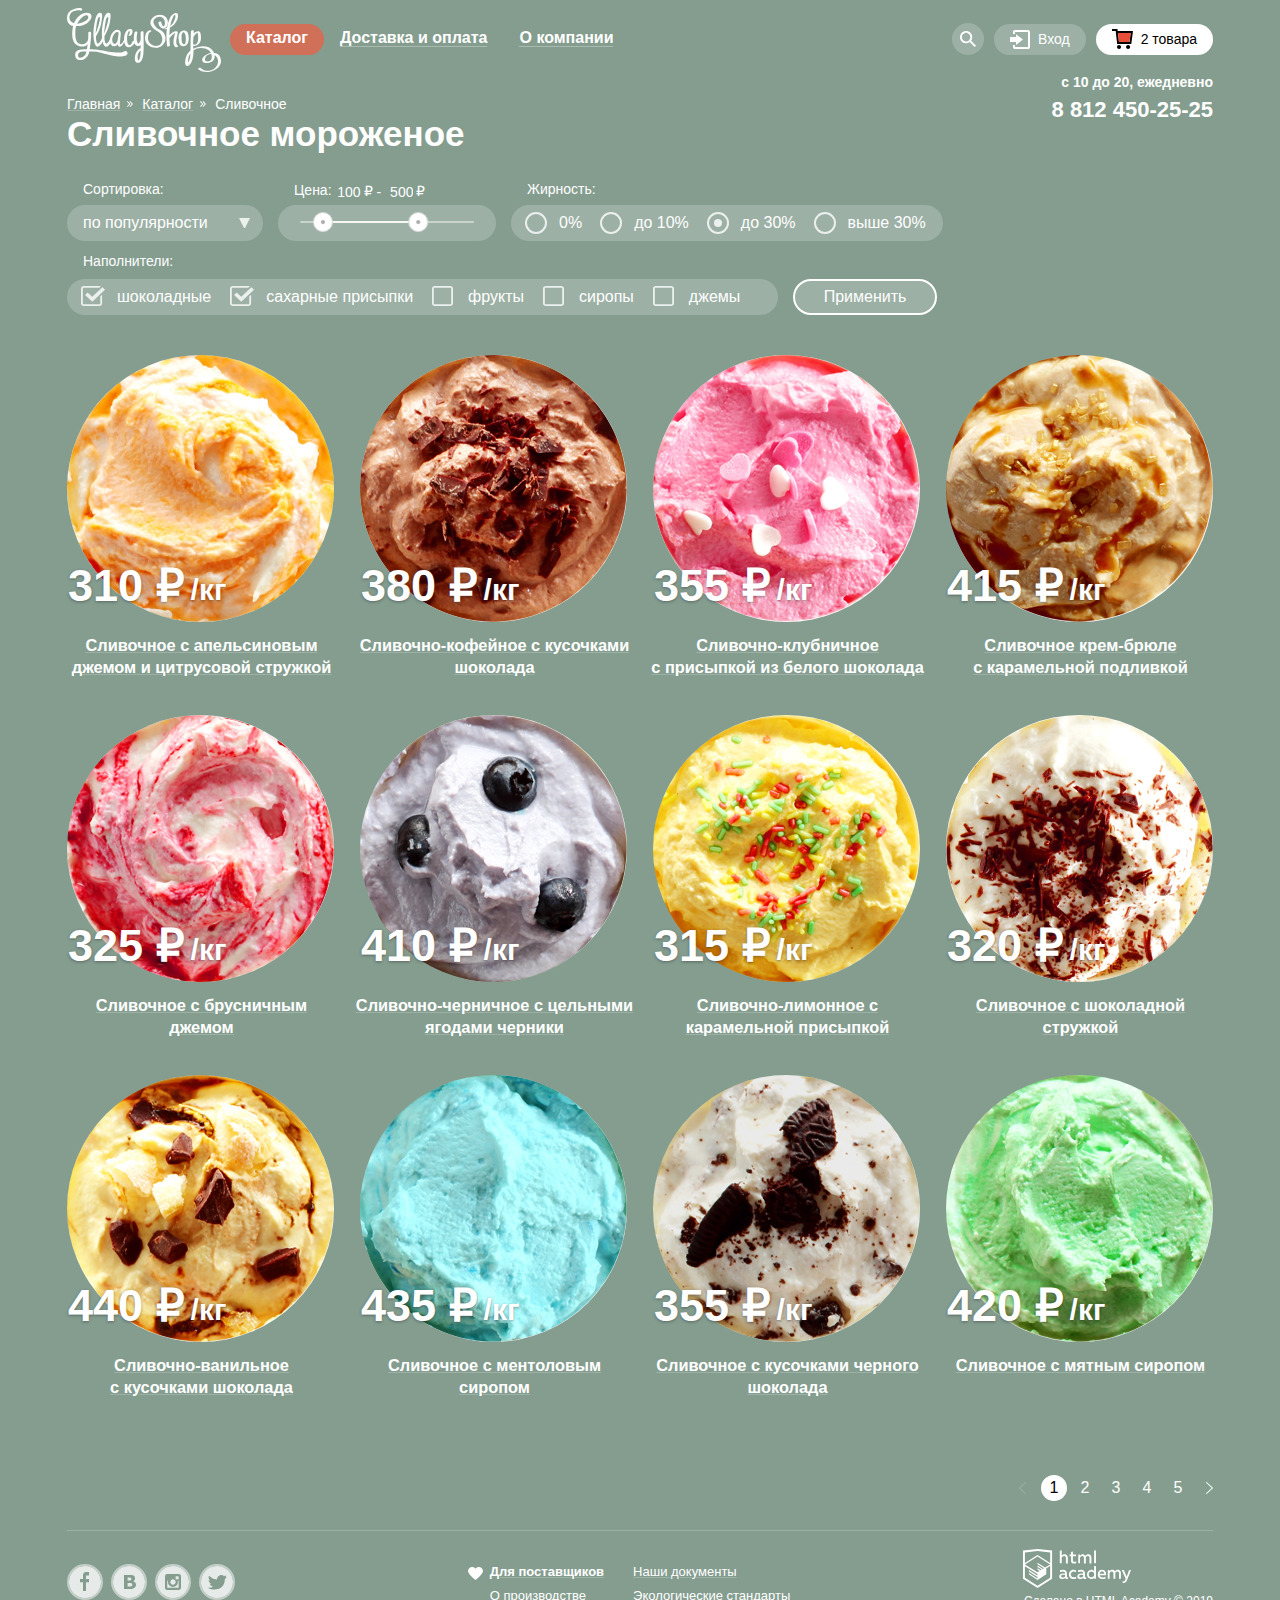
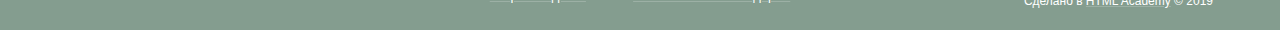
==== commit 609c6b50: "правки после первой защиты" ====
--- a/catalog.html
+++ b/catalog.html
@@ -273,7 +273,7 @@
                   class="item-price__input item-price__input--max" id="input-number-2" type="number" max="900"
                   name="max-price" value="500"></label>
             </div>
-            <div id="slider"></div>
+            <div class="item-price__slider" id="slider"></div>
           </div>
 
           <div class="filter__item">
--- a/css/style.min.css
+++ b/css/style.min.css
@@ -1,3 +1,3 @@
 :root{--basic-black: #000000;--basic-white: #ffffff;--submenu-hover: #fbded7;--submenu-active: #f6b5a5;--submenu-shadow: 0px 20px 20px rgba(0, 0, 0, 0.4);--item-shadow: 0px 20px 20px rgba(0, 0, 0, 0.2);--form-background: #f8f7f4;--basic-gray: rgba(50, 50, 50, 0.2);--opacity-gray: rgba(255, 255, 255, 0.8);--filter-disabled: rgba(255, 255, 255, 0.4);--light-gray: rgba(255, 255, 255, 0.2);--social-bg: #e6ebe9;--social-gray: #c2cec7;--input-border-color: #d3d3d2;--input-hover-border: #d7d7d7;--input-focus-border: #92c1f1;--placeholder-color: #999999;--subscribe-text: #5a5a5a;--header-link-active-bgc: #ededed;--header-link--active: #d07058;--header-link-active-shadow: inset 0px 2px 1px #696969;--special-slide-0: #849d8f;--special-slide-1: #8996a6;--special-slide-2: #9d8b84;--btn-text-shadow: 0px 2px 5px rgba(160, 32, 11, 0.76);--btn-gradient: linear-gradient(180deg, #f26843 0%, #e74a35 100%);--btn-gradient-hover: linear-gradient(0deg, rgba(255, 255, 255, 0.2), rgba(255, 255, 255, 0.2)),
     linear-gradient(180deg, #f26843 0%, #e74a35 100%);--btn-gradient-active: linear-gradient(0deg, rgba(0, 0, 0, 0.07), rgba(0, 0, 0, 0.07)),
-    linear-gradient(180deg, #f26843 0%, #e74a35 100%);--btn-shadow: 0px 2px 2px rgba(172, 16, 0, 0.64);--btn-shadow-active: inset 0px 2px 2px #942718;--text-link-hover: #ffbc9e;--text-link-black: #323232;--text-link-black-hover: #e84d37;--text-link-black-decor-hover: rgba(232, 77, 55, 0.3);--vaffle-color: #efe3cd;--ice-item-price-shadow: 0px 1px 3px rgba(49, 50, 53, 0.5);--cart-gray: #ababab;--cart-line: #cacac7;--cart-full: #e84d37;--popup-overlay: rgba(0, 0, 0, 0.3);--select-icon: rgba(236, 241, 238, 1);--slider-line: rgba(248, 247, 244, 0.5);--slider-conect-line: rgba(248, 247, 244, 1);--slider-toggle-dot: rgba(171, 171, 171, 1);--slider-item-blur: rgba(218, 228, 239, 0.75)}@font-face{font-family:"Roboto";font-style:normal;font-weight:400;src:local("Roboto"),url("../fonts/roboto.woff2") format("woff2"),url("../fonts/roboto.woff") format("woff");font-display:swap}@font-face{font-family:"Roboto";font-style:normal;font-weight:500;src:local("Roboto medium"),url("../fonts/robotomedium.woff2") format("woff2"),url("../fonts/robotomedium.woff") format("woff");font-display:swap}@font-face{font-family:"Roboto";font-style:normal;font-weight:bold;src:local("Roboto bold"),url("../fonts/robotobold.woff2") format("woff2"),url("../fonts/robotobold.woff") format("woff");font-display:swap}body{min-width:1200px;margin:0 auto;padding:0;font-family:"Roboto", Arial, sans-serif;font-size:14px;line-height:18px;font-weight:400;color:var(--basic-white);background-color:var(--special-slide-0);transition:background-color 0.8s ease 0s}img{max-width:100%;height:auto}*,*::after,*::before{box-sizing:border-box}.container{max-width:1200px;padding:0 27px;margin:0 auto;height:100%}.promo{font-family:"Roboto", Arial, sans-serif;position:relative;z-index:1;height:523px}.main-input{box-sizing:border-box;border-radius:4px;height:44px;border:1px solid var(--input-border-color);padding-left:15px;width:100%;color:var(--text-link-black);font-weight:bold;font-size:16px;cursor:pointer}.main-input::placeholder{color:var(--placeholder-color);font-weight:normal}.main-input:hover{box-shadow:var(--input-hover-shadow);padding-left:14px;border:2px solid var(--input-hover-border)}.main-input:focus{outline:none;border:2px solid var(--input-focus-border);padding-left:14px}.main-btn{box-sizing:border-box;display:flex;align-items:center;justify-content:center;border:0;outline:0;background-image:var(--btn-gradient);text-decoration:none;color:var(--basic-white);font-weight:bold;box-shadow:var(--btn-shadow);text-shadow:var(--btn-text-shadow)}.main-btn:hover{background-image:var(--btn-gradient-hover)}.main-btn:active{box-shadow:var(--btn-shadow-active);background-image:var(--btn-gradient-active)}.main-btn:focus{outline:2px solid var(--input-focus-border)}.text-link{font-weight:400;color:var(--basic-white);text-decoration-color:var(--light-gray)}.text-link:hover,.text-link:active{color:var(--text-link-hover);text-decoration-color:var(--text-link-hover)}.text-link--black{color:var(--text-link-black);text-decoration-color:rgba(50,50,50,0.3)}.text-link--black:hover,.text-link--black:active{color:var(--text-link-black-hover);text-decoration-color:var(--text-link-black-decor-hover)}.visually-hidden{position:absolute;width:1px;height:1px;margin:-1px;border:0;padding:0;white-space:nowrap;clip-path:inset(100%);clip:rect(0 0 0 0);overflow:hidden}.header{font-family:"Roboto", Arial, sans-serif;background-color:transparent;color:var(--basic-white)}.header ul{list-style:none}.header__nav{padding-top:2px;flex:1 1 100%;display:flex;align-items:center}.header__logo{margin-right:9px;padding-top:6px}.header__menu{display:flex;flex:1 1 auto;margin:0;padding:0}.header__menu-list{position:relative}.header__menu-list--nopsevdo::before{display:none}.header__menu-list:last-child{margin:0}.header__menu-list::before{content:"";bottom:-8px;position:absolute;left:0;right:0;height:10px}.header__link{box-sizing:border-box;font-weight:bold;font-size:16px;line-height:16px;height:31px;padding:6px 16px;fill:var(--basic-white);color:var(--basic-white);display:block;text-decoration:none;border-radius:26px;position:relative;z-index:5}.header__link::after{width:100%;display:block;height:1px;content:"";background-color:rgba(255,255,255,0.3)}.header__link:active{background:var(--header-link-active-bgc);box-shadow:var(--header-link-active-shadow)}.header__link--active{fill:var(--basic-white);color:var(--basic-white);background-color:var(--header-link--active)}.header__link--active:after{display:none}.header__submenu{display:none;position:absolute;top:37px;left:auto;right:0;color:var(--text-link-black);background-color:var(--basic-white);box-shadow:var(--submenu-shadow);padding:0;margin:0;border-radius:4px;box-shadow:var(--submenu-shadow);padding:9px 0 14px 0}.header__menu-list:hover .header__link:not(.header__link--active),.header-actions__list:hover .header-actions__link{fill:var(--basic-black);color:var(--text-link-black);text-decoration:none;background-color:var(--basic-white);border:0}.header__menu-list:hover .header__submenu{display:block;z-index:10}.header__menu-list:focus .header__submenu,.header__menu-list:focus-within .header__submenu{display:block;z-index:10}.header-actions__list:hover .header__submenu,.header-actions__list:focus .header__submenu,.header-actions__list:focus-within .header__submenu{display:block;z-index:10}.submenu-catalog{min-width:143px;padding:7px 0 6px 0;left:0}.submenu-catalog__list{padding:0 21px 0 20px}.submenu-catalog__list:hover{background:var(--submenu-hover)}.submenu-catalog__list:active{background:var(--submenu-active)}.submenu-catalog__list--current{background:var(--header-link--active);color:var(--basic-white)}.submenu-catalog__list--title{padding:0px 9px;margin-bottom:11px}.submenu-catalog__list--title:after{content:"";display:block;width:100%;height:1px;background:var(--basic-gray);position:relative}.submenu-catalog__head-text{text-decoration:none;color:var(--text-link-black);font-weight:bold;line-height:38px;margin-left:11px}.submenu-catalog__link{line-height:22px;text-decoration:none;color:var(--text-link-black);line-height:27px}.submenu-catalog__link:hover{background-color:var(--submenu-hover)}.submenu-catalog__link:active{background-color:var(--submenu-active)}.header-actions{display:flex;align-items:center;margin:0;padding:0}.header-actions__list{position:relative;margin-right:10px}.header-actions__list:last-child{margin-right:0}.header-actions__list::before{content:"";bottom:-8px;position:absolute;left:0;right:0;height:10px}.header-actions__link{cursor:pointer;background-color:var(--light-gray);text-decoration:none;border:0;font-weight:500;font-size:14px;line-height:16px;display:flex;align-items:center;justify-content:center;padding:8px 16px}.header-actions__link::after{display:none}.header-actions__link:active{box-shadow:none}.header-actions__link--search{padding:0;height:32px;width:32px}.header-actions__link--login svg{margin-right:8px}.header-actions__link--cart{fill:var(--basic-white)}.header-actions__link--cart .svg-full-cart{display:none}.header-actions__link--cart:hover{fill:var(--basic-black)}.header-actions__link--cart svg{margin-right:8px}.header-actions__link--cart-full{background:var(--basic-white);color:var(--basic-black);fill:var(--basic-black)}.header-actions__link--cart-full .svg-full-cart{display:block}.header__contact{margin-top:-2px;text-align:right}.header__contact-text{font-weight:bold;font-size:14px;line-height:16px;margin:0 0 8px;position:relative;z-index:9}.header__contact-tel{color:var(--basic-white);text-decoration:none;font-weight:bold;font-size:22px;line-height:24px;position:relative;z-index:9}.cart{font-family:"Roboto", Arial, sans-serif;width:539px;min-height:242px;z-index:10;padding:20px 14px 21px 15px}.cart__list{list-style:none;padding:0;margin:0}.cart-item{padding-left:6px;display:flex;align-items:center;font-weight:normal;font-size:13px;line-height:16px;position:relative}.cart-item:last-child{padding-bottom:18px}.cart-item:last-child::after{position:absolute;bottom:0;left:0;content:"";display:block;width:100%;height:1px;background:var(--cart-line)}.cart-item__remove-btn{cursor:pointer;margin:0;padding:0;display:flex;align-items:center;justify-content:center;border:none;background:transparent;margin-right:9px}.cart-item__img{margin-right:13px}.cart-item__name{margin:0;padding:0;flex:0 1 216px;margin-right:31px}.cart-item__cost{margin-right:28px}.cart-item__cost span{color:var(--cart-gray)}.cart__sum-text{display:block;margin-left:auto;font-weight:bold;font-size:15px;line-height:16px;text-align:right}.cart__btn-order{cursor:pointer;font-weight:bold;font-size:18px;line-height:16px;padding:13px 15px;border-radius:26px;text-shadow:none;margin-left:auto}.slider-wrapper{height:584px;position:relative;top:-43px;z-index:-1}.slider{padding:0;margin:0 auto;width:716px;list-style:none;display:flex;position:relative}.slider-item{position:absolute;height:716px;width:700px;opacity:0;display:flex;flex-direction:column;align-items:center;visibility:hidden}.slider-item--active{opacity:1;visibility:visible}.slider-item__images{width:100%;height:100%;position:absolute;border-radius:50%}.slider-item__images:after{position:absolute;width:100%;height:100%;top:0;left:0;content:"";background:var(--slider-item-blur);filter:blur(250px)}.slider-item__img-left{position:absolute;left:35px;top:2px;z-index:2}.slider-item__img-right{position:absolute;right:18px;top:45px;z-index:1}.slider-item__title{text-align:center;display:inline-block;vertical-align:middle;font-weight:bold;font-size:60px;line-height:60px;position:relative;padding:0;z-index:3;margin:315px 0 28px 13px}.slider-item__btn{width:261px;height:62px;border-radius:70px;font-weight:bold;font-size:32px;line-height:44px;letter-spacing:1.5px;position:relative;z-index:3}.promo__slider-dots{position:absolute;bottom:81px;list-style:none;margin:0;padding:0;display:flex}.promo__slider-dots li{margin-right:8px}.promo__slider-dots li:last-child{margin-right:0}.promo__slider-dot{margin:0;padding:0;cursor:pointer;background-color:transparent;border-radius:50%;font-size:0;display:inline-block;vertical-align:middle;border:2px solid var(--basic-white);outline:0;width:21px;height:21px}.promo__slider-dot:focus{outline:none;border:2px solid var(--input-focus-border)}.promo__slider-dot--current{background-color:var(--basic-white)}.promotion{font-family:"Roboto", Arial, sans-serif;margin-bottom:40px;position:relative;z-index:10}.promotion__banners{list-style:none;margin:0;padding:0;display:grid;grid-template-columns:1fr 1fr;gap:26px}.banners-item{border-radius:16px;overflow:hidden;width:560px;height:229px;color:var(--basic-white);padding:14px 22px 22px 16px}.banners-item--rasberry{background:var(--basic-black) url("../img/rasberry-bg.jpg") center no-repeat;background-size:cover}.banners-item--chocolate{background:var(--basic-black) url("../img/chocolate-bg.jpg") center no-repeat;background-size:cover}.banners-item__title{font-weight:bold;font-size:35px;line-height:41px;margin:0 0 17px}.banners-item__text{font-weight:bold;font-size:18px;line-height:22px;margin:0 0 43px}.banners-item__btn{padding-left:22px;padding-right:22px;width:max-content;height:48px;border-radius:70px;font-weight:bold;font-size:18px;line-height:24px;margin-left:auto}.news{font-family:"Roboto", Arial, sans-serif;margin-bottom:41px}.news__banners{list-style:none;display:grid;grid-template-columns:1fr 1fr;gap:26px}.news__banners-item{border-radius:16px;overflow:hidden;width:560px;height:220px;padding:18px 22px 19px 20px;background:var(--basic-white);color:var(--basic-black)}.blog-banner{background:var(--basic-white) url("../img/strawberry-bg.png") center no-repeat;background-size:cover}.blog-banner__text{font-weight:500;font-size:16px;line-height:22px;color:var(--text-link-black);margin:0 0 3px}.blog-banner__blog-link{display:inline-block;vertical-align:middle;font-weight:bold;font-size:24px;line-height:30px;max-width:287px;color:var(--text-link-black);margin:0}.blog-banner__blog-link:focus-within,.blog-banner__blog-link:hover{color:var(--text-link-black-hover);text-decoration-color:var(--text-link-black-hover)}.contacts{font-family:"Roboto", Arial, sans-serif;position:relative;z-index:2;min-height:429px;width:100%}.contacts__container{padding-top:61px;padding-bottom:62px}.contacts__text-block{margin-left:auto;padding:30px 25px;border-radius:16px;color:var(--text-link-black);background:var(--basic-white);width:303px;min-height:306px;position:relative;z-index:3}.contacts__text{font-weight:normal;font-size:14px;line-height:20px;margin:0}.contacts__text--bold{font-weight:bold;font-size:18px;line-height:24px;margin:-2px 0 23px 0px}.contacts__tel-link{display:inline-flex;color:var(--text-link-black);text-decoration:none;font-weight:bold;font-size:18px;line-height:24px;margin:0 0 4px}.contacts__btn{height:43px;border-radius:70px;font-weight:bold;font-size:18px;line-height:24px;margin:25px 0 0}.contacts__map-wrapper{position:absolute;width:100%;height:100%;top:0;left:0;z-index:1}.contacts__map-img{position:absolute;width:100%;height:100%;top:0;left:0;object-fit:cover;z-index:-1}.contacts__map-frame{position:absolute;width:100%;height:100%;top:0;left:0;border:0}.contacts-popup{font-family:"Roboto", Arial, sans-serif;position:fixed;top:0;left:0;width:100%;height:100%;background:var(--popup-overlay);z-index:-1;display:flex;align-items:center;justify-content:center;opacity:0;visibility:hidden;overflow-y:auto;overflow-x:hidden;transition:all 0.7s ease 0s}.contacts-popup--open{opacity:1;visibility:visible;z-index:20}.contacts-popup__body{padding:20px 25px 25px 24px;position:relative;width:477px;height:441px;background:var(--form-background);border-radius:6px}.contacts-popup__close{display:inline-flex;border:none;position:absolute;top:15px;right:16px;width:18px;height:18px;background:transparent;overflow:hidden}.contacts-popup__close:after{transition:all 0.7s ease 0s;position:absolute;left:-3px;bottom:8px;content:"";width:24px;height:2px;background-color:var(--basic-black);transform:rotate(45deg)}.contacts-popup__close:before{transition:all 0.7s ease 0s;position:absolute;left:-3px;bottom:8px;content:"";width:24px;height:2px;background-color:var(--basic-black);transform:rotate(-45deg)}.contacts-popup__close:hover::after{transform:scale(0.8) rotate(315deg)}.contacts-popup__close:hover::before{transform:scale(0.8) rotate(405deg)}.contacts-popup__title{font-weight:500;font-size:24px;line-height:28px;color:var(--text-link-black);margin:0 0 22px}.contacts-popup__input{margin-bottom:20px}.contacts-popup__textarea{resize:none;border:1px solid var(--input-border-color);border-radius:4px;height:154px;width:100%;margin-bottom:23px;padding-top:16px;padding-left:14px;color:var(--placeholder-color)}.contacts-popup__textarea::placeholder{color:var(--placeholder-color)}.contacts-popup__submit{padding:14px 24px;height:44px;border-radius:70px;font-weight:bold;font-size:18px;line-height:24px;margin-left:auto}.catalog-pagination{list-style:none;display:flex}.catalog-pagination__list{margin-right:5px}.catalog-pagination__list:last-child{margin-right:0}.catalog-pagination__link{cursor:default;font-weight:500;font-size:16px;line-height:18px;color:var(--basic-white);text-decoration:none;display:flex;align-items:center;justify-content:center;width:26px;height:26px;border-radius:50%}.catalog-pagination__link:focus{outline:none;border:2px solid var(--input-focus-border)}.catalog-pagination__link:hover:not(.catalog-pagination__link--not-active):not(.catalog-pagination__link--active){background:var(--light-gray);cursor:pointer}.catalog-pagination__link:active:not(.catalog-pagination__link--not-active):not(.catalog-pagination__link--active){background:var(--basic-white);color:var(--basic-black);fill:var(--basic-black)}.catalog-pagination__arrow{fill:var(--basic-white);font-size:0}.catalog-pagination__arrow--prev{transform:rotate(180deg)}.catalog-pagination__link--active{background:var(--basic-white);color:var(--basic-black)}.catalog-pagination__link--not-active{fill:var(--light-gray)}.feautures{font-family:"Roboto", Arial, sans-serif;margin-bottom:40px}.feautures__content{background:var(--vaffle-color) url("../img/vafflepattern.jpg");color:var(--basic-black);padding:24px 23px 29px 20px;border-radius:16px;overflow:hidden}.feautures__title{font-weight:500;font-size:24px;line-height:30px;margin:0 0 7px}.feautures-list{margin:0;padding:0;list-style:none;display:grid;grid-template-columns:1fr 1fr;column-gap:29px;row-gap:12px}.feautures-list__text{padding-top:10px;font-weight:normal;font-size:16px;line-height:22px;padding-left:56px;position:relative;color:var(--text-link-black)}.feautures-list__text::before{content:"";display:inline-block;width:49px;height:49px;border-radius:50%;border:2px solid var(--basic-black);position:absolute;top:0;left:0}.feautures-list__text--tech::before{background:url("../img/ice-cream.svg") center no-repeat}.feautures-list__text--milk::before{background:url("../img/leave.svg") center no-repeat}.feautures-list__text--supl::before{background:url("../img/thecow.svg") center no-repeat}.feautures-list__text--temp::before{background:url("../img/thermometer.svg") center no-repeat}.subscribe-banner{background:var(--basic-white) url("../img/post-bg.png");background-size:cover;padding:5px}.subscribe-banner__form{padding:24px 10px 22px 22px;border-radius:12px;width:100%;height:100%;background-color:var(--form-background)}.subscribe-banner__text{margin:0 0 40px;font-weight:normal;font-size:16px;line-height:22px;color:var(--subscribe-text)}.subscribe-banner__input{display:inline-block;vertical-align:middle;width:368px;margin-right:6px}.subscribe-banner__btn{display:inline-block;vertical-align:middle;width:130px;height:44px;border-radius:70px;font-weight:bold;font-size:18px;line-height:24px}.top-goods{margin-bottom:41px}.top-goods__ice-list{margin:0;padding:0;list-style:none;display:grid;grid-template-columns:1fr 1fr 1fr 1fr}.ice-item{position:relative;padding:208px 13px 0 1px;width:293px}.ice-item__description-link:focus+.ice-item__hover-wrapper,.ice-item__description-link:focus-within+.ice-item__hover-wrapper,.ice-item:hover .ice-item__hover-wrapper{display:flex;opacity:1;visibility:visible}.ice-item__description-link:focus+.ice-item__hover-wrapper>.ice-item__btn-view,.ice-item__description-link:focus-within+.ice-item__hover-wrapper>.ice-item__btn-view,.ice-item:hover .ice-item__btn-view{opacity:1;visibility:visible;transform:scale3d(1, 1, 1)}.ice-item__btn-view:focus+.ice-item__hover-wrapper,.ice-item__btn-view:focus-within+.ice-item__hover-wrapper{display:flex;opacity:1;visibility:visible}.ice-item:hover.ice-item--hit::after{transform:rotate(360deg)}.ice-item--hit{position:relative}.ice-item--hit:after{transition:all 0.5s ease 0s;position:absolute;z-index:1;top:0;left:0;content:"";width:61px;height:61px;border-radius:50%;background:var(--basic-white) url("../img/hit-sale-logo.svg") center no-repeat}.ice-item__img{border-radius:50%;position:absolute;z-index:-1;top:0;left:0}.ice-item__price{font-weight:bold;font-size:45px;line-height:45px;margin:0 0 26px;height:45px;text-shadow:var(--ice-item-price-shadow);position:relative;z-index:11}.ice-item__price-text{display:inline-block;vertical-align:middle;font-size:30px;line-height:35px;margin:0 0 33px 6px}.ice-item__description-link{width:100%;margin:0;display:inline-block;vertical-align:middle;position:relative;z-index:11;line-height:22px;left:-6px}.ice-item__description-text{text-align:center;margin:0}.ice-item__hover-wrapper{transition:all 0.5s ease 0s;position:absolute;top:0;bottom:-76px;left:-13px;width:100%;background:var(--light-gray);border-radius:4px;box-shadow:var(--item-shadow);z-index:10;opacity:0;visibility:hidden;display:flex;align-items:flex-end;justify-content:center}.ice-item__btn-view{transition:all 0.5s ease 0s;opacity:0;visibility:hidden;width:200px;height:44px;border-radius:50px;font-weight:bold;font-size:18px;line-height:24px;margin-bottom:21px;transform:scale3d(0, 0, 1)}.login-form{background-color:var(--form-background);padding:20px 17px 22px 19px;width:277px;min-height:214px}.login-form__input--email{margin-bottom:20px}.login-form__input--pass{margin-bottom:20px}.login-form__footer{display:flex}.login-form__btn{width:103px;flex:0 0 103px;height:44px;border-radius:26px;font-size:18px;line-height:16px;margin-right:19px}.login-form__help{font-weight:normal;font-size:13px;line-height:15px}.login-form__forgot-password{display:block;margin-bottom:9px}.login-form__registration{display:block}.search-form{background-color:var(--form-background);width:341px;height:84px;padding:20px 15px}.search-form__input{width:100%}.catalog{font-family:"Roboto", Arial, sans-serif;position:relative;margin-top:-27px}.catalog__container{position:relative;padding-bottom:30px}.catalog__container:after{position:absolute;bottom:0;content:"";display:block;width:1146px;height:1px;background:var(--light-gray)}.catalog__breadcrumbs-menu{list-style:none;display:flex;align-items:center;overflow:hidden;margin:0;padding:0;width:min-content}.catalog__breadcrumbs-list{margin-right:22px;position:relative}.catalog__breadcrumbs-list:last-child{margin-right:0}.catalog__breadcrumbs-list:after{content:"";position:absolute;top:6px;right:-13px;display:inline-block;vertical-align:middle;width:6px;height:6px;background:url("../img/breadcrumbsarrow.svg") center no-repeat}.catalog__breadcrumbs-link{color:var(--basic-white)}.catalog__breadcrumbs-link--active{text-decoration:none}.catalog__title{font-weight:bold;font-size:35px;line-height:41px;margin:0 0 29px}.catalog__list{margin:0 0 77px 0;padding:0;list-style:none;display:grid;grid-template-columns:1fr 1fr 1fr 1fr;row-gap:37px}.catalog__pagination{margin:0 9px 0 auto;padding:0;width:194px}.footer{font-family:"Roboto", Arial, sans-serif;padding-top:18px;padding-bottom:20px}.footer__container{display:grid;grid-template-columns:1fr 2fr 1fr;align-items:center}.footer__social{display:flex;flex-wrap:wrap;list-style:none;margin:5px 0 0;padding:0}.footer__social-item{margin-right:8px}.footer__social-link{width:36px;height:36px;border-radius:50%;border:2px solid var(--social-gray);display:flex;align-items:center;justify-items:center;padding:0;margin:0;fill:var(--social-bg)}.footer__social-link:focus{outline:none;border:2px solid var(--input-focus-border)}.footer__social-link:hover{fill:var(--basic-white)}.footer__social-link:active{opacity:0.9}.useful-links{margin:7px 0 0;padding:0;width:327px;list-style:none;justify-self:center;display:grid;grid-template-columns:max-content max-content;column-gap:29px;row-gap:5px;justify-content:center}.useful-links__link{font-weight:normal;font-size:13px;line-height:18px;position:relative;width:min-content}.useful-links__link--heart{font-weight:bold}.useful-links__link--heart:after{position:absolute;content:"";top:3px;left:-22px;width:15px;height:13px;background:url("../img/heart.svg") center no-repeat}.academy-links{justify-self:end}.academy-links__logo{display:inline-block;margin-left:-1px}.academy-links__copy-text{margin:0;font-size:12px}/*! nouislider - 14.6.2 - 9/16/2020 */.noUi-target,.noUi-target *{-webkit-touch-callout:none;-webkit-tap-highlight-color:rgba(0,0,0,0);-webkit-user-select:none;touch-action:none;user-select:none;box-sizing:border-box}.noUi-target{position:relative}.noUi-base,.noUi-connects{width:100%;height:100%;position:relative;z-index:1}.noUi-connects{overflow:hidden;z-index:0}.noUi-connect,.noUi-origin{will-change:transform;position:absolute;z-index:1;top:0;right:0;-ms-transform-origin:0 0;-webkit-transform-origin:0 0;-webkit-transform-style:preserve-3d;transform-origin:0 0;transform-style:flat}.noUi-connect{height:100%;width:100%}.noUi-origin{height:10%;width:10%}.noUi-txt-dir-rtl.noUi-horizontal .noUi-origin{left:0;right:auto}.noUi-vertical .noUi-origin{width:0}.noUi-horizontal .noUi-origin{height:0}.noUi-handle{backface-visibility:hidden;position:absolute}.noUi-touch-area{height:100%;width:100%}.noUi-state-tap .noUi-connect,.noUi-state-tap .noUi-origin{transition:transform 0.3s}.noUi-state-drag *{cursor:inherit}.noUi-horizontal{height:18px}.noUi-horizontal .noUi-handle{width:34px;height:28px;right:-17px;top:-6px}.noUi-vertical{width:18px}.noUi-vertical .noUi-handle{width:28px;height:34px;right:-6px;top:-17px}.noUi-txt-dir-rtl.noUi-horizontal .noUi-handle{left:-17px;right:auto}.noUi-target{background:#fafafa;border-radius:4px;border:1px solid #d3d3d3;box-shadow:inset 0 1px 1px #f0f0f0, 0 3px 6px -5px #bbb}.noUi-connects{border-radius:3px}.noUi-connect{background:#3fb8af}.noUi-draggable{cursor:ew-resize}.noUi-vertical .noUi-draggable{cursor:ns-resize}.noUi-handle{border:1px solid #d9d9d9;border-radius:3px;background:#fff;cursor:default;box-shadow:inset 0 0 1px #fff, inset 0 1px 7px #ebebeb, 0 3px 6px -3px #bbb}.noUi-active{box-shadow:inset 0 0 1px #fff, inset 0 1px 7px #ddd, 0 3px 6px -3px #bbb}.noUi-handle:before,.noUi-handle:after{content:"";display:block;position:absolute;height:14px;width:1px;background:#e8e7e6;left:14px;top:6px}.noUi-handle:after{left:17px}.noUi-vertical .noUi-handle:before,.noUi-vertical .noUi-handle:after{width:14px;height:1px;left:6px;top:14px}.noUi-vertical .noUi-handle:after{top:17px}[disabled] .noUi-connect{background:#b8b8b8}[disabled].noUi-target,[disabled].noUi-handle,[disabled] .noUi-handle{cursor:not-allowed}.noUi-pips,.noUi-pips *{box-sizing:border-box}.noUi-pips{position:absolute;color:#999}.noUi-value{position:absolute;white-space:nowrap;text-align:center}.noUi-value-sub{color:#ccc;font-size:10px}.noUi-marker{position:absolute;background:#ccc}.noUi-marker-sub{background:#aaa}.noUi-marker-large{background:#aaa}.noUi-pips-horizontal{padding:10px 0;height:80px;top:100%;left:0;width:100%}.noUi-value-horizontal{transform:translate(-50%, 50%)}.noUi-rtl .noUi-value-horizontal{transform:translate(50%, 50%)}.noUi-marker-horizontal.noUi-marker{margin-left:-1px;width:2px;height:5px}.noUi-marker-horizontal.noUi-marker-sub{height:10px}.noUi-marker-horizontal.noUi-marker-large{height:15px}.noUi-pips-vertical{padding:0 10px;height:100%;top:0;left:100%}.noUi-value-vertical{transform:translate(0, -50%);padding-left:25px}.noUi-rtl .noUi-value-vertical{transform:translate(0, 50%)}.noUi-marker-vertical.noUi-marker{width:5px;height:2px;margin-top:-1px}.noUi-marker-vertical.noUi-marker-sub{width:10px}.noUi-marker-vertical.noUi-marker-large{width:15px}.noUi-tooltip{display:block;position:absolute;border:1px solid #d9d9d9;border-radius:3px;background:#fff;color:#000;padding:5px;text-align:center;white-space:nowrap}.noUi-horizontal .noUi-tooltip{transform:translate(-50%, 0);left:50%;bottom:120%}.noUi-vertical .noUi-tooltip{transform:translate(0, -50%);top:50%;right:120%}.noUi-horizontal .noUi-origin>.noUi-tooltip{transform:translate(50%, 0);left:auto;bottom:10px}.noUi-vertical .noUi-origin>.noUi-tooltip{transform:translate(0, -18px);top:auto;right:28px}.filter{display:flex;align-items:center;flex-wrap:wrap;gap:15px;margin-bottom:40px}.filter__heading{font-weight:500;font-size:14px;line-height:11px;color:var(--basic-white);margin:0 0 10px 16px}.filter__btn{font-weight:500;font-size:16px;line-height:18px;color:var(--basic-white);border:2px solid var(--basic-white);border-radius:20px;background:var(--light-gray);width:144px;height:36px;align-self:flex-end;cursor:pointer}.filter__btn:hover{color:var(--basic-black);background:var(--basic-white);border:none}.filter__btn:focus{border:2px solid var(--input-focus-border);outline:none}.filter__btn:active{box-shadow:var(--header-link-active-shadow);outline:none;border:none}.filter__item--checkbox .filter__heading{margin-bottom:12px}.select{position:relative;display:inline-block;text-decoration:none;width:196px;height:36px;background:var(--light-gray);border-radius:20px}.select.is-active .select__body{display:block}.select.is-active .select__icon{transform:translateY(-50%) rotate(180deg)}.select:focus .select__option,.select:focus-within .select__option,.select:hover .select__option{color:var(--basic-black)}.select:focus .select__icon,.select:focus-within .select__icon,.select:hover .select__icon{border-top-color:var(--basic-black)}.select:focus>.select__body,.select:focus-within>.select__body,.select:hover>.select__body{display:block}.select__header{cursor:pointer;width:100%;height:100%;display:flex;align-items:center;justify-self:center;padding-left:16px;position:relative}.select__option{display:block;text-decoration:none;font-weight:500;font-size:16px;line-height:18px;color:var(--basic-white)}.select__icon{position:absolute;top:50%;transform:translateY(-50%);right:13px;width:11px;height:10px;background:transparent;border-right:5px solid transparent;border-left:5px solid transparent;border-top:10px solid var(--select-icon)}.select__body{position:absolute;z-index:5;display:none;left:0;right:0;top:100%;border:1px solid var(--light-gray);border-top:0;border-radius:20px;background:var(--special-slide-1)}.select__item{padding-left:16px;height:36px;line-height:36px;cursor:pointer;background:var(--light-gray)}.select__item:first-child{border-top-left-radius:20px;border-top-right-radius:20px}.select__item:last-child{border-bottom-left-radius:20px;border-bottom-right-radius:20px}.select__item:hover{background:var(--btn-gradient-hover)}.filter-radio{border-radius:20px;background:var(--light-gray);display:flex;align-items:center;flex-wrap:wrap;min-height:36px;padding:0px 17px 0px 14px}.filter-radio__input{position:absolute;width:1px;height:1px;margin:-1px;border:0;padding:0;white-space:nowrap;clip-path:inset(100%);clip:rect(0 0 0 0);overflow:hidden}.filter-radio__input:checked+.filter-radio__label::before{display:inline-block}.filter-radio__input:disabled+.filter-radio__label{color:var(--filter-disabled)}.filter-radio__input:disabled+.filter-radio__label:after{border-color:var(--filter-disabled)}.filter-radio__input:disabled+.filter-radio__label:before{background-color:var(--filter-disabled)}.filter-radio__input:focus+.filter-radio__label{outline:2px solid var(--input-focus-border)}.filter-radio__label{padding-left:34px;position:relative;cursor:pointer;margin-right:18px;font-weight:500;font-size:16px;line-height:22px}.filter-radio__label:hover:after{border-color:var(--basic-white)}.filter-radio__label:hover:before{background-color:var(--basic-white)}.filter-radio__label:last-child{margin-right:0}.filter-radio__label:after{content:"";position:absolute;top:0;left:0;display:inline-block;width:22px;height:22px;border-radius:50%;border:2px solid var(--opacity-gray)}.filter-radio__label:before{content:"";display:none;position:absolute;top:0;left:0;width:8px;height:8px;border-radius:50%;top:7px;left:7px;background:var(--opacity-gray)}.filter-checkbox{border-radius:20px;background:var(--light-gray);display:flex;align-items:center;flex-wrap:wrap;min-height:36px;width:711px;padding:0px 17px 0px 14px}.filter-checkbox__input{position:absolute;width:1px;height:1px;margin:-1px;border:0;padding:0;white-space:nowrap;clip-path:inset(100%);clip:rect(0 0 0 0);overflow:hidden}.filter-checkbox__input:checked+.filter-checkbox__label::after{background:url("../img/checkbox-checked.svg") no-repeat}.filter-checkbox__input:disabled+.filter-checkbox__label{color:var(--filter-hover)}.filter-checkbox__input:disabled+.filter-checkbox__label:after{filter:opacity(0.4)}.filter-checkbox__input:focus+.filter-checkbox__label{outline:2px solid var(--input-focus-border)}.filter-checkbox__label{padding-left:36px;position:relative;cursor:pointer;margin-right:19px;font-weight:500;font-size:16px;line-height:22px}.filter-checkbox__label:hover{color:var(--basic-white)}.filter-checkbox__label:hover::after{filter:opacity(1)}.filter-checkbox__label:last-child{margin-right:0}.filter-checkbox__label:after{content:"";position:absolute;top:0;left:0;display:inline-block;width:24px;height:20px;background:url("../img/checkbox.svg") no-repeat;background-size:21px 20px;filter:opacity(0.8)}.item-price{display:flex;flex-wrap:wrap;align-items:center;row-gap:7px;width:218px}.item-price .filter__heading{margin-bottom:0}.item-price__price-box{height:15px}.item-price__label{position:relative;display:inline-block;height:16px;margin:0;padding:0}.item-price__label:after{position:absolute;z-index:5;color:var(--basic-white);display:block;top:0;right:0;content:" ₽";font-weight:500;font-size:14px;line-height:16px}.item-price__label--min{margin-right:8px}.item-price__input{height:100%;display:inline-block;text-align:right;margin:0;padding:0;background:transparent;border:0;outline:0;font-weight:500;font-size:14px;line-height:16px;color:var(--basic-white);width:41px;padding-right:12px}.item-price__input::-webkit-inner-spin-button,.item-price__input::-webkit-outer-spin-button{-webkit-appearance:none}.item-price__label--max:before{content:"-";position:absolute;left:-8px;display:inline-block}#slider{padding:0 22px;width:218px;height:36px;border-radius:20px;border:none;outline:none;box-shadow:none;background:var(--light-gray);margin:0;flex:1 1 100%}.noUi-base{height:2px;top:48%;transform:translateY(-48%)}.noUi-connects{background:var(--slider-line);height:2px}.noUi-connect{height:2px;background:var(--slider-conect-line)}.noUi-horizontal .noUi-handle{cursor:pointer;width:20px;height:20px;border-radius:50%;right:-9px;top:-9px;box-shadow:var(--slider-dot-shadow)}.noUi-horizontal .noUi-handle:before,.noUi-horizontal .noUi-handle::after{display:none}.noUi-horizontal .noUi-handle:after{content:"";position:absolute;top:7px;left:7px;border-radius:50%;display:inline-block;width:4px;height:4px;background:var(--slider-toggle-dot)}.range-slider{display:flex;flex-flow:row wrap;align-items:center;margin:0 auto}.range-slider label{color:#fff;font-size:13px}.range-slider .number-group{flex:1 0 auto;text-align:right;height:30px;font-weight:300;font-size:13px;color:#fff}.range-slider .number-group .number-input{height:100%;display:inline-block;text-align:right;margin:0;padding:0;background:transparent;border:0;outline:0;font-weight:500;font-size:14px;line-height:16px;color:var(--basic-white);width:45px}.range-slider .number-group .number-input:first-of-type{margin-right:7px}.range-slider .number-group .number-input:last-of-type{margin-left:7px}.range-slider .number-group .number-input::-webkit-outer-spin-button,.range-slider .number-group .number-input::-webkit-inner-spin-button{-webkit-appearance:none}.range-slider .number-group .number-input:invalid,.range-slider .number-group .number-input:out-of-range{border:2px solid red}.range-slider .range-group{position:relative;padding:0 22px;width:218px;height:36px;border-radius:20px;border:none;outline:none;box-shadow:none;background:var(--light-gray);margin:0}.range-slider .range-group .range-input{position:absolute;left:22px;right:0px;top:16px;margin-bottom:0;-webkit-appearance:none;width:174px;border-bottom:0}.range-slider .range-group .range-input:focus{outline:0}.range-slider .range-group .range-input::-webkit-slider-runnable-track{width:100%;height:2px;cursor:pointer;animation:0.2s;background:#3faffa;border-radius:1px;box-shadow:none;border:0}.range-slider .range-group .range-input::-webkit-slider-thumb{z-index:2;position:relative;box-shadow:var(--slider-dot-shadow);border:1px solid #2497e3;height:18px;width:18px;border-radius:50%;background:#3faffa;cursor:pointer;-webkit-appearance:none;margin-top:-7px}.range-slider .range-group .range-input::-webkit-slider-thumb:after{content:"";position:absolute;z-index:10;top:7px;left:7px;border-radius:50%;display:inline-block;width:4px;height:4px;background:var(--slider-toggle-dot)}.range-slider .range-group .range-input::-moz-range-track{width:100%;height:2px;cursor:pointer;animation:0.2s;background:#3faffa;border-radius:1px;box-shadow:none;border:0}.range-slider .range-group .range-input::-moz-range-thumb{z-index:2;position:relative;box-shadow:0px 0px 0px #000;border:1px solid #2497e3;height:18px;width:18px;border-radius:50%;background:#3faffa;cursor:pointer}.range-slider .range-group .range-input::-ms-track{width:100%;height:5px;cursor:pointer;animation:0.2s;background:transparent;border-color:transparent;color:transparent}.range-slider .range-group .range-input::-ms-fill-lower,.range-slider .range-group .range-input::-ms-fill-upper{background:#3faffa;border-radius:1px;box-shadow:none;border:0}.range-slider .range-group .range-input::-ms-thumb{z-index:2;position:relative;height:18px;width:18px;border-radius:50%;background:#3faffa;cursor:pointer}
+    linear-gradient(180deg, #f26843 0%, #e74a35 100%);--btn-shadow: 0px 2px 2px rgba(172, 16, 0, 0.64);--btn-shadow-active: inset 0px 2px 2px #942718;--text-link-hover: #ffbc9e;--text-link-black: #323232;--text-link-black-hover: #e84d37;--text-link-black-decor-hover: rgba(232, 77, 55, 0.3);--vaffle-color: #efe3cd;--ice-item-price-shadow: 0px 1px 3px rgba(49, 50, 53, 0.5);--cart-gray: #ababab;--cart-line: #cacac7;--cart-full: #e84d37;--popup-overlay: rgba(0, 0, 0, 0.3);--select-icon: rgba(236, 241, 238, 1);--slider-line: rgba(248, 247, 244, 0.5);--slider-conect-line: rgba(248, 247, 244, 1);--slider-toggle-dot: rgba(171, 171, 171, 1);--slider-item-blur: rgba(218, 228, 239, 0.75)}@font-face{font-family:"Roboto";font-style:normal;font-weight:400;src:local("Roboto"),url("../fonts/roboto.woff2") format("woff2"),url("../fonts/roboto.woff") format("woff");font-display:swap}@font-face{font-family:"Roboto";font-style:normal;font-weight:500;src:local("Roboto medium"),url("../fonts/robotomedium.woff2") format("woff2"),url("../fonts/robotomedium.woff") format("woff");font-display:swap}@font-face{font-family:"Roboto";font-style:normal;font-weight:bold;src:local("Roboto bold"),url("../fonts/robotobold.woff2") format("woff2"),url("../fonts/robotobold.woff") format("woff");font-display:swap}body{min-width:1200px;margin:0 auto;padding:0;font-family:"Roboto", Arial, sans-serif;font-size:14px;line-height:18px;font-weight:400;color:var(--basic-white);background-color:var(--special-slide-0);transition:background-color 0.8s ease 0s}img{max-width:100%;height:auto}*,*::after,*::before{box-sizing:border-box}.container{max-width:1200px;padding:0 27px;margin:0 auto;height:100%}.promo{font-family:"Roboto", Arial, sans-serif;position:relative;z-index:1;height:523px}.main-input{box-sizing:border-box;border-radius:4px;height:44px;border:1px solid var(--input-border-color);padding-left:15px;width:100%;color:var(--text-link-black);font-weight:bold;font-size:16px;cursor:pointer}.main-input::placeholder{color:var(--placeholder-color);font-weight:normal}.main-input:hover{box-shadow:var(--input-hover-shadow);padding-left:14px;border:2px solid var(--input-hover-border)}.main-input:focus{outline:none;border:2px solid var(--input-focus-border);padding-left:14px}.main-btn{box-sizing:border-box;display:flex;align-items:center;justify-content:center;border:0;outline:0;background-image:var(--btn-gradient);text-decoration:none;color:var(--basic-white);font-weight:bold;box-shadow:var(--btn-shadow);text-shadow:var(--btn-text-shadow)}.main-btn:hover{background-image:var(--btn-gradient-hover)}.main-btn:active{box-shadow:var(--btn-shadow-active);background-image:var(--btn-gradient-active)}.main-btn:focus{outline:2px solid var(--input-focus-border)}.text-link{font-weight:400;color:var(--basic-white);text-decoration-color:var(--light-gray)}.text-link:hover,.text-link:active{color:var(--text-link-hover);text-decoration-color:var(--text-link-hover)}.text-link--black{color:var(--text-link-black);text-decoration-color:rgba(50,50,50,0.3)}.text-link--black:hover,.text-link--black:active{color:var(--text-link-black-hover);text-decoration-color:var(--text-link-black-decor-hover)}.visually-hidden{position:absolute;width:1px;height:1px;margin:-1px;border:0;padding:0;white-space:nowrap;clip-path:inset(100%);clip:rect(0 0 0 0);overflow:hidden}@keyframes bounce{0%{transform:translateY(-2000px)}70%{transform:translateY(30px)}90%{transform:translateY(-10px)}100%{transform:translateY(0)}}@keyframes shake{0%,100%{transform:translateX(0)}10%,30%,50%,70%,90%{transform:translateX(-10px)}20%,40%,60%,80%{transform:translateX(10px)}}.header{font-family:"Roboto", Arial, sans-serif;background-color:transparent;color:var(--basic-white)}.header ul{list-style:none}.header__nav{padding-top:2px;flex:1 1 100%;display:flex;align-items:center}.header__logo{margin-right:9px;padding-top:6px}.header__menu{display:flex;flex:1 1 auto;margin:0;padding:0}.header__menu-list{position:relative}.header__menu-list--nopsevdo::before{display:none}.header__menu-list:last-child{margin:0}.header__menu-list::before{content:"";bottom:-8px;position:absolute;left:0;right:0;height:10px}.header__link{box-sizing:border-box;font-weight:bold;font-size:16px;line-height:16px;height:31px;padding:6px 16px;fill:var(--basic-white);color:var(--basic-white);display:block;text-decoration:none;border-radius:26px;position:relative;z-index:5}.header__link::after{width:100%;display:block;height:1px;content:"";background-color:rgba(255,255,255,0.3)}.header__link:active{background:var(--header-link-active-bgc);box-shadow:var(--header-link-active-shadow)}.header__link--active{fill:var(--basic-white);color:var(--basic-white);background-color:var(--header-link--active)}.header__link--active:after{display:none}.header__submenu{display:none;position:absolute;top:37px;left:auto;right:0;color:var(--text-link-black);background-color:var(--basic-white);box-shadow:var(--submenu-shadow);padding:0;margin:0;border-radius:4px;box-shadow:var(--submenu-shadow);padding:9px 0 14px 0}.header__menu-list:hover .header__link:not(.header__link--active),.header-actions__list:hover .header-actions__link{fill:var(--basic-black);color:var(--text-link-black);text-decoration:none;background-color:var(--basic-white);border:0}.header__menu-list:hover .header__submenu{display:block;z-index:10}.header__menu-list:focus .header__submenu,.header__menu-list:focus-within .header__submenu{display:block;z-index:10}.header-actions__list:hover .header__submenu,.header-actions__list:focus .header__submenu,.header-actions__list:focus-within .header__submenu{display:block;z-index:10}.submenu-catalog{min-width:143px;padding:7px 0 6px 0;left:0}.submenu-catalog__list{padding:0 21px 0 20px}.submenu-catalog__list:hover{background:var(--submenu-hover)}.submenu-catalog__list:active{background:var(--submenu-active)}.submenu-catalog__list--current{background:var(--header-link--active);color:var(--basic-white)}.submenu-catalog__list--title{padding:0px 9px;margin-bottom:11px}.submenu-catalog__list--title:after{content:"";display:block;width:100%;height:1px;background:var(--basic-gray);position:relative}.submenu-catalog__head-text{text-decoration:none;color:var(--text-link-black);font-weight:bold;line-height:38px;margin-left:11px}.submenu-catalog__link{line-height:22px;text-decoration:none;color:var(--text-link-black);line-height:27px}.submenu-catalog__link:hover{background-color:var(--submenu-hover)}.submenu-catalog__link:active{background-color:var(--submenu-active)}.header-actions{display:flex;align-items:center;margin:0;padding:0}.header-actions__list{position:relative;margin-right:10px}.header-actions__list:last-child{margin-right:0}.header-actions__list::before{content:"";bottom:-8px;position:absolute;left:0;right:0;height:10px}.header-actions__link{cursor:pointer;background-color:var(--light-gray);text-decoration:none;border:0;font-weight:500;font-size:14px;line-height:16px;display:flex;align-items:center;justify-content:center;padding:8px 16px}.header-actions__link::after{display:none}.header-actions__link:active{box-shadow:none}.header-actions__link--search{padding:0;height:32px;width:32px}.header-actions__link--login svg{margin-right:8px}.header-actions__link--cart{fill:var(--basic-white)}.header-actions__link--cart .svg-full-cart{display:none}.header-actions__link--cart:hover{fill:var(--basic-black)}.header-actions__link--cart svg{margin-right:8px}.header-actions__link--cart-full{background:var(--basic-white);color:var(--basic-black);fill:var(--basic-black)}.header-actions__link--cart-full .svg-full-cart{display:block}.header__contact{margin-top:-2px;text-align:right}.header__contact-text{font-weight:bold;font-size:14px;line-height:16px;margin:0 0 8px;position:relative;z-index:9}.header__contact-tel{color:var(--basic-white);text-decoration:none;font-weight:bold;font-size:22px;line-height:24px;position:relative;z-index:9}.cart{font-family:"Roboto", Arial, sans-serif;width:539px;min-height:242px;z-index:10;padding:20px 14px 21px 15px}.cart__list{list-style:none;padding:0;margin:0}.cart-item{padding-left:6px;display:flex;align-items:center;font-weight:normal;font-size:13px;line-height:16px;position:relative}.cart-item:last-child{padding-bottom:18px}.cart-item:last-child::after{position:absolute;bottom:0;left:0;content:"";display:block;width:100%;height:1px;background:var(--cart-line)}.cart-item__remove-btn{cursor:pointer;margin:0;padding:0;display:flex;align-items:center;justify-content:center;border:none;background:transparent;margin-right:9px}.cart-item__img{margin-right:13px}.cart-item__name{margin:0;padding:0;flex:0 1 216px;margin-right:31px}.cart-item__cost{margin-right:28px}.cart-item__cost span{color:var(--cart-gray)}.cart__sum-text{display:block;margin-left:auto;font-weight:bold;font-size:15px;line-height:16px;text-align:right}.cart__btn-order{cursor:pointer;font-weight:bold;font-size:18px;line-height:16px;padding:13px 15px;border-radius:26px;text-shadow:none;margin-left:auto}.slider-wrapper{height:584px;position:relative;top:-43px;z-index:-1}.slider{padding:0;margin:0 auto;width:716px;list-style:none;display:flex;position:relative}.slider-item{position:absolute;height:716px;width:700px;opacity:0;display:flex;flex-direction:column;align-items:center;visibility:hidden}.slider-item--active{opacity:1;visibility:visible}.slider-item__images{width:100%;height:100%;position:absolute;border-radius:50%}.slider-item__images:after{position:absolute;width:100%;height:100%;top:0;left:0;content:"";background:var(--slider-item-blur);filter:blur(250px)}.slider-item__img-left{position:absolute;left:35px;top:2px;z-index:2}.slider-item__img-right{position:absolute;right:18px;top:45px;z-index:1}.slider-item__title{text-align:center;display:inline-block;vertical-align:middle;font-weight:bold;font-size:60px;line-height:60px;position:relative;padding:0;z-index:3;margin:315px 0 28px 13px}.slider-item__btn{width:261px;height:62px;border-radius:70px;font-weight:bold;font-size:32px;line-height:44px;letter-spacing:1.5px;position:relative;z-index:3}.promo__slider-dots{position:absolute;bottom:81px;list-style:none;margin:0;padding:0;display:flex}.promo__slider-dots li{margin-right:8px}.promo__slider-dots li:last-child{margin-right:0}.promo__slider-dot{margin:0;padding:0;cursor:pointer;background-color:transparent;border-radius:50%;font-size:0;display:inline-block;vertical-align:middle;border:2px solid var(--basic-white);outline:0;width:21px;height:21px}.promo__slider-dot:focus{outline:none;border:2px solid var(--input-focus-border)}.promo__slider-dot--current{background-color:var(--basic-white)}.promotion{font-family:"Roboto", Arial, sans-serif;margin-bottom:40px;position:relative;z-index:10}.promotion__banners{list-style:none;margin:0;padding:0;display:grid;grid-template-columns:1fr 1fr;gap:26px}.banners-item{display:grid;grid-template-rows:auto 1fr auto;border-radius:16px;overflow:hidden;width:560px;min-height:229px;color:var(--basic-white);padding:14px 22px 22px 16px}.banners-item--rasberry{background:var(--basic-black) url("../img/rasberry-bg.jpg") center no-repeat;background-size:cover}.banners-item--chocolate{background:var(--basic-black) url("../img/chocolate-bg.jpg") center no-repeat;background-size:cover}.banners-item__title{font-weight:bold;font-size:35px;line-height:41px;margin:0 0 17px}.banners-item__text{font-weight:bold;font-size:18px;line-height:22px;margin:0 0 43px}.banners-item__btn{padding-left:22px;padding-right:22px;width:max-content;height:48px;border-radius:70px;font-weight:bold;font-size:18px;line-height:24px;margin-left:auto}.news{font-family:"Roboto", Arial, sans-serif;margin-bottom:41px}.news__banners{list-style:none;display:grid;grid-template-columns:1fr 1fr;gap:26px}.news__banners-item{border-radius:16px;overflow:hidden;width:560px;min-height:220px;padding:18px 22px 19px 20px;background:var(--basic-white);color:var(--basic-black)}.blog-banner{background:var(--basic-white) url("../img/strawberry-bg.png") center no-repeat;background-size:cover}.blog-banner__text{font-weight:500;font-size:16px;line-height:22px;color:var(--text-link-black);margin:0 0 3px}.blog-banner__blog-link{display:inline-block;vertical-align:middle;font-weight:bold;font-size:24px;line-height:30px;max-width:287px;color:var(--text-link-black);margin:0}.blog-banner__blog-link:focus-within,.blog-banner__blog-link:hover{color:var(--text-link-black-hover);text-decoration-color:var(--text-link-black-hover)}.contacts{font-family:"Roboto", Arial, sans-serif;position:relative;z-index:2;min-height:429px;width:100%}.contacts__container{padding-top:61px;padding-bottom:61px}.contacts__text-block{margin-left:auto;padding:30px 25px;border-radius:16px;color:var(--text-link-black);background:var(--basic-white);width:303px;min-height:306px;position:relative;z-index:3}.contacts__text{font-weight:normal;font-size:14px;line-height:20px;margin:0}.contacts__text--bold{font-weight:bold;font-size:18px;line-height:24px;margin:-2px 0 23px 0px}.contacts__tel-link{display:inline-flex;color:var(--text-link-black);text-decoration:none;font-weight:bold;font-size:18px;line-height:24px;margin:0 0 4px}.contacts__btn{height:43px;border-radius:70px;font-weight:bold;font-size:18px;line-height:24px;margin:25px 0 0}.contacts__map-wrapper{position:absolute;width:100%;height:100%;top:0;left:0;z-index:1}.contacts__map-img{position:absolute;width:100%;height:100%;top:0;left:0;object-fit:cover;z-index:-1}.contacts__map-frame{position:absolute;width:100%;height:100%;top:0;left:0;border:0}.contacts-popup{font-family:"Roboto", Arial, sans-serif;position:fixed;top:0;left:0;width:100%;height:100%;background:var(--popup-overlay);z-index:-1;display:flex;align-items:center;justify-content:center;opacity:0;visibility:hidden;overflow-y:auto;overflow-x:hidden;transition:all 0.7s ease 0s}.contacts-popup--open{opacity:1;visibility:visible;z-index:20;animation:bounce 0.6s}.contacts-popup__body{padding:20px 25px 25px 24px;position:relative;width:477px;height:441px;background:var(--form-background);border-radius:6px}.contacts-popup__body--error{animation:shake 0.6s}.contacts-popup__close{display:inline-flex;border:none;position:absolute;top:15px;right:16px;width:18px;height:18px;background:transparent;overflow:hidden}.contacts-popup__close:after{transition:all 0.7s ease 0s;position:absolute;left:-3px;bottom:8px;content:"";width:24px;height:2px;background-color:var(--basic-black);transform:rotate(45deg)}.contacts-popup__close:before{transition:all 0.7s ease 0s;position:absolute;left:-3px;bottom:8px;content:"";width:24px;height:2px;background-color:var(--basic-black);transform:rotate(-45deg)}.contacts-popup__close:hover::after{transform:scale(0.8) rotate(315deg)}.contacts-popup__close:hover::before{transform:scale(0.8) rotate(405deg)}.contacts-popup__title{font-weight:500;font-size:24px;line-height:28px;color:var(--text-link-black);margin:0 0 22px}.contacts-popup__input{margin-bottom:20px}.contacts-popup__textarea{resize:none;border:1px solid var(--input-border-color);border-radius:4px;height:154px;width:100%;margin-bottom:23px;padding-top:16px;padding-left:14px;color:var(--placeholder-color)}.contacts-popup__textarea::placeholder{color:var(--placeholder-color)}.contacts-popup__submit{padding:14px 24px;height:44px;border-radius:70px;font-weight:bold;font-size:18px;line-height:24px;margin-left:auto}.catalog-pagination{list-style:none;display:flex}.catalog-pagination__list{margin-right:5px}.catalog-pagination__list:last-child{margin-right:0}.catalog-pagination__link{cursor:default;font-weight:500;font-size:16px;line-height:18px;color:var(--basic-white);text-decoration:none;display:flex;align-items:center;justify-content:center;width:26px;height:26px;border-radius:50%}.catalog-pagination__link:focus{outline:none;border:2px solid var(--input-focus-border)}.catalog-pagination__link:hover:not(.catalog-pagination__link--not-active):not(.catalog-pagination__link--active){background:var(--light-gray);cursor:pointer}.catalog-pagination__link:active:not(.catalog-pagination__link--not-active):not(.catalog-pagination__link--active){background:var(--basic-white);color:var(--basic-black);fill:var(--basic-black)}.catalog-pagination__arrow{fill:var(--basic-white);font-size:0}.catalog-pagination__arrow--prev{transform:rotate(180deg)}.catalog-pagination__link--active{background:var(--basic-white);color:var(--basic-black)}.catalog-pagination__link--not-active{fill:var(--light-gray)}.feautures{font-family:"Roboto", Arial, sans-serif;margin-bottom:40px}.feautures__content{background:var(--vaffle-color) url("../img/vafflepattern.jpg");color:var(--basic-black);padding:24px 23px 29px 20px;border-radius:16px;overflow:hidden}.feautures__title{font-weight:500;font-size:24px;line-height:30px;margin:0 0 7px}.feautures-list{margin:0;padding:0;list-style:none;display:grid;grid-template-columns:1fr 1fr;column-gap:29px;row-gap:12px}.feautures-list__text{padding-top:10px;font-weight:normal;font-size:16px;line-height:22px;padding-left:56px;position:relative;color:var(--text-link-black)}.feautures-list__text::before{content:"";display:inline-block;width:49px;height:49px;border-radius:50%;border:2px solid var(--basic-black);position:absolute;top:0;left:0}.feautures-list__text--tech::before{background:url("../img/ice-cream.svg") center no-repeat}.feautures-list__text--milk::before{background:url("../img/leave.svg") center no-repeat}.feautures-list__text--supl::before{background:url("../img/thecow.svg") center no-repeat}.feautures-list__text--temp::before{background:url("../img/thermometer.svg") center no-repeat}.subscribe-banner{background:var(--basic-white) url("../img/post-bg.png");background-size:cover;padding:5px}.subscribe-banner__form{padding:24px 10px 35px 22px;border-radius:12px;width:100%;height:100%;background-color:var(--form-background)}.subscribe-banner__text{margin:0 0 40px;font-weight:normal;font-size:16px;line-height:22px;color:var(--subscribe-text)}.subscribe-banner__input{display:inline-block;vertical-align:middle;width:368px;margin-right:6px}.subscribe-banner__btn{display:inline-block;vertical-align:middle;width:130px;height:44px;border-radius:70px;font-weight:bold;font-size:18px;line-height:24px}.top-goods{margin-bottom:41px}.top-goods__ice-list{margin:0;padding:0;list-style:none;display:grid;grid-template-columns:1fr 1fr 1fr 1fr}.ice-item{position:relative;padding:208px 13px 0 1px;width:293px}.ice-item__description-link:focus+.ice-item__hover-wrapper,.ice-item__description-link:focus-within+.ice-item__hover-wrapper,.ice-item:hover .ice-item__hover-wrapper{display:flex;opacity:1;visibility:visible}.ice-item__description-link:focus+.ice-item__hover-wrapper>.ice-item__btn-view,.ice-item__description-link:focus-within+.ice-item__hover-wrapper>.ice-item__btn-view,.ice-item:hover .ice-item__btn-view{opacity:1;visibility:visible;transform:scale3d(1, 1, 1)}.ice-item__btn-view:focus+.ice-item__hover-wrapper,.ice-item__btn-view:focus-within+.ice-item__hover-wrapper{display:flex;opacity:1;visibility:visible}.ice-item:hover.ice-item--hit::after{transform:rotate(360deg)}.ice-item--hit{position:relative}.ice-item--hit:after{transition:all 0.5s ease 0s;position:absolute;z-index:1;top:0;left:0;content:"";width:61px;height:61px;border-radius:50%;background:var(--basic-white) url("../img/hit-sale-logo.svg") center no-repeat}.ice-item__img{border-radius:50%;position:absolute;z-index:-1;top:0;left:0}.ice-item__price{font-weight:bold;font-size:45px;line-height:45px;margin:0 0 26px;height:45px;text-shadow:var(--ice-item-price-shadow);position:relative;z-index:11}.ice-item__price-text{display:inline-block;vertical-align:middle;font-size:30px;line-height:35px;margin:0 0 0 6px}.ice-item__description-link{width:100%;margin:0;display:inline-block;vertical-align:middle;position:relative;z-index:11;line-height:22px;left:-6px}.ice-item__description-text{text-align:center;margin:0}.ice-item__hover-wrapper{transition:all 0.5s ease 0s;position:absolute;top:0;bottom:-76px;left:-13px;width:100%;background:var(--light-gray);border-radius:4px;box-shadow:var(--item-shadow);z-index:10;opacity:0;visibility:hidden;display:flex;align-items:flex-end;justify-content:center}.ice-item__btn-view{transition:all 0.5s ease 0s;opacity:0;visibility:hidden;width:200px;height:44px;border-radius:50px;font-weight:bold;font-size:18px;line-height:24px;margin-bottom:21px;transform:scale3d(0, 0, 1)}.login-form{background-color:var(--form-background);padding:20px 17px 22px 19px;width:277px;min-height:214px}.login-form__input--email{margin-bottom:20px}.login-form__input--pass{margin-bottom:20px}.login-form__footer{display:flex}.login-form__btn{width:103px;flex:0 0 103px;height:44px;border-radius:26px;font-size:18px;line-height:16px;margin-right:19px}.login-form__help{font-weight:normal;font-size:13px;line-height:15px}.login-form__forgot-password{display:block;margin-bottom:9px}.login-form__registration{display:block}.search-form{background-color:var(--form-background);width:341px;height:84px;padding:20px 15px}.search-form__input{width:100%}.catalog{font-family:"Roboto", Arial, sans-serif;position:relative;margin-top:-27px}.catalog__container{position:relative;padding-bottom:30px}.catalog__container:after{position:absolute;bottom:0;content:"";display:block;width:1146px;height:1px;background:var(--light-gray)}.catalog__breadcrumbs-menu{list-style:none;display:flex;align-items:center;overflow:hidden;margin:0;padding:0;width:min-content}.catalog__breadcrumbs-list{margin-right:22px;position:relative}.catalog__breadcrumbs-list:last-child{margin-right:0}.catalog__breadcrumbs-list:after{content:"";position:absolute;top:6px;right:-13px;display:inline-block;vertical-align:middle;width:6px;height:6px;background:url("../img/breadcrumbsarrow.svg") center no-repeat}.catalog__breadcrumbs-link{color:var(--basic-white)}.catalog__breadcrumbs-link--active{text-decoration:none}.catalog__title{font-weight:bold;font-size:35px;line-height:41px;margin:0 0 29px}.catalog__list{margin:0 0 77px 0;padding:0;list-style:none;display:grid;grid-template-columns:1fr 1fr 1fr 1fr;row-gap:37px}.catalog__pagination{margin:0 9px 0 auto;padding:0;width:194px}.footer{font-family:"Roboto", Arial, sans-serif;padding-top:18px;padding-bottom:20px}.footer__container{display:grid;grid-template-columns:1fr 2fr 1fr;align-items:center}.footer__social{display:flex;flex-wrap:wrap;list-style:none;margin:5px 0 0;padding:0}.footer__social-item{margin-right:8px}.footer__social-link{width:36px;height:36px;border-radius:50%;border:2px solid var(--social-gray);display:flex;align-items:center;justify-items:center;padding:0;margin:0;fill:var(--social-bg)}.footer__social-link:focus{outline:none;border:2px solid var(--input-focus-border)}.footer__social-link:hover{fill:var(--basic-white)}.footer__social-link:active{opacity:0.9}.useful-links{margin:7px 0 0;padding:0;width:327px;list-style:none;justify-self:center;display:grid;grid-template-columns:max-content max-content;column-gap:29px;row-gap:5px;justify-content:center}.useful-links__link{font-weight:normal;font-size:13px;line-height:18px;position:relative;width:min-content}.useful-links__link--heart{font-weight:bold}.useful-links__link--heart:after{position:absolute;content:"";top:3px;left:-22px;width:15px;height:13px;background:url("../img/heart.svg") center no-repeat}.academy-links{justify-self:end}.academy-links__logo{display:inline-block;margin-left:-1px}.academy-links__copy-text{margin:0;font-size:12px}/*! nouislider - 14.6.2 - 9/16/2020 */.noUi-target,.noUi-target *{-webkit-touch-callout:none;-webkit-tap-highlight-color:rgba(0,0,0,0);-webkit-user-select:none;touch-action:none;user-select:none;box-sizing:border-box}.noUi-target{position:relative}.noUi-base,.noUi-connects{width:100%;height:100%;position:relative;z-index:1}.noUi-connects{overflow:hidden;z-index:0}.noUi-connect,.noUi-origin{will-change:transform;position:absolute;z-index:1;top:0;right:0;-ms-transform-origin:0 0;-webkit-transform-origin:0 0;-webkit-transform-style:preserve-3d;transform-origin:0 0;transform-style:flat}.noUi-connect{height:100%;width:100%}.noUi-origin{height:10%;width:10%}.noUi-txt-dir-rtl.noUi-horizontal .noUi-origin{left:0;right:auto}.noUi-vertical .noUi-origin{width:0}.noUi-horizontal .noUi-origin{height:0}.noUi-handle{backface-visibility:hidden;position:absolute}.noUi-touch-area{height:100%;width:100%}.noUi-state-tap .noUi-connect,.noUi-state-tap .noUi-origin{transition:transform 0.3s}.noUi-state-drag *{cursor:inherit}.noUi-horizontal{height:18px}.noUi-horizontal .noUi-handle{width:34px;height:28px;right:-17px;top:-6px}.noUi-vertical{width:18px}.noUi-vertical .noUi-handle{width:28px;height:34px;right:-6px;top:-17px}.noUi-txt-dir-rtl.noUi-horizontal .noUi-handle{left:-17px;right:auto}.noUi-target{background:#fafafa;border-radius:4px;border:1px solid #d3d3d3;box-shadow:inset 0 1px 1px #f0f0f0, 0 3px 6px -5px #bbb}.noUi-connects{border-radius:3px}.noUi-connect{background:#3fb8af}.noUi-draggable{cursor:ew-resize}.noUi-vertical .noUi-draggable{cursor:ns-resize}.noUi-handle{border:1px solid #d9d9d9;border-radius:3px;background:#fff;cursor:default;box-shadow:inset 0 0 1px #fff, inset 0 1px 7px #ebebeb, 0 3px 6px -3px #bbb}.noUi-active{box-shadow:inset 0 0 1px #fff, inset 0 1px 7px #ddd, 0 3px 6px -3px #bbb}.noUi-handle:before,.noUi-handle:after{content:"";display:block;position:absolute;height:14px;width:1px;background:#e8e7e6;left:14px;top:6px}.noUi-handle:after{left:17px}.noUi-vertical .noUi-handle:before,.noUi-vertical .noUi-handle:after{width:14px;height:1px;left:6px;top:14px}.noUi-vertical .noUi-handle:after{top:17px}[disabled] .noUi-connect{background:#b8b8b8}[disabled].noUi-target,[disabled].noUi-handle,[disabled] .noUi-handle{cursor:not-allowed}.noUi-pips,.noUi-pips *{box-sizing:border-box}.noUi-pips{position:absolute;color:#999}.noUi-value{position:absolute;white-space:nowrap;text-align:center}.noUi-value-sub{color:#ccc;font-size:10px}.noUi-marker{position:absolute;background:#ccc}.noUi-marker-sub{background:#aaa}.noUi-marker-large{background:#aaa}.noUi-pips-horizontal{padding:10px 0;height:80px;top:100%;left:0;width:100%}.noUi-value-horizontal{transform:translate(-50%, 50%)}.noUi-rtl .noUi-value-horizontal{transform:translate(50%, 50%)}.noUi-marker-horizontal.noUi-marker{margin-left:-1px;width:2px;height:5px}.noUi-marker-horizontal.noUi-marker-sub{height:10px}.noUi-marker-horizontal.noUi-marker-large{height:15px}.noUi-pips-vertical{padding:0 10px;height:100%;top:0;left:100%}.noUi-value-vertical{transform:translate(0, -50%);padding-left:25px}.noUi-rtl .noUi-value-vertical{transform:translate(0, 50%)}.noUi-marker-vertical.noUi-marker{width:5px;height:2px;margin-top:-1px}.noUi-marker-vertical.noUi-marker-sub{width:10px}.noUi-marker-vertical.noUi-marker-large{width:15px}.noUi-tooltip{display:block;position:absolute;border:1px solid #d9d9d9;border-radius:3px;background:#fff;color:#000;padding:5px;text-align:center;white-space:nowrap}.noUi-horizontal .noUi-tooltip{transform:translate(-50%, 0);left:50%;bottom:120%}.noUi-vertical .noUi-tooltip{transform:translate(0, -50%);top:50%;right:120%}.noUi-horizontal .noUi-origin>.noUi-tooltip{transform:translate(50%, 0);left:auto;bottom:10px}.noUi-vertical .noUi-origin>.noUi-tooltip{transform:translate(0, -18px);top:auto;right:28px}.filter{display:flex;align-items:center;flex-wrap:wrap;gap:15px;margin-bottom:40px}.filter__heading{font-weight:500;font-size:14px;line-height:11px;color:var(--basic-white);margin:0 0 10px 16px}.filter__btn{font-weight:500;font-size:16px;line-height:18px;color:var(--basic-white);border:2px solid var(--basic-white);border-radius:20px;background:var(--light-gray);width:144px;height:36px;align-self:flex-end;cursor:pointer}.filter__btn:hover{color:var(--basic-black);background:var(--basic-white);border:none}.filter__btn:focus{border:2px solid var(--input-focus-border);outline:none}.filter__btn:active{box-shadow:var(--header-link-active-shadow);outline:none;border:none}.filter__item--checkbox .filter__heading{margin-bottom:12px}.select{position:relative;display:inline-block;text-decoration:none;width:196px;height:36px;background:var(--light-gray);border-radius:20px}.select.is-active .select__body{display:block}.select.is-active .select__icon{transform:translateY(-50%) rotate(180deg)}.select:focus .select__option,.select:focus-within .select__option,.select:hover .select__option{color:var(--basic-black)}.select:focus .select__icon,.select:focus-within .select__icon,.select:hover .select__icon{border-top-color:var(--basic-black)}.select:focus>.select__body,.select:focus-within>.select__body,.select:hover>.select__body{display:block}.select__header{cursor:pointer;width:100%;height:100%;display:flex;align-items:center;justify-self:center;padding-left:16px;position:relative}.select__option{display:block;text-decoration:none;font-weight:500;font-size:16px;line-height:18px;color:var(--basic-white)}.select__icon{position:absolute;top:50%;transform:translateY(-50%);right:13px;width:11px;height:10px;background:transparent;border-right:5px solid transparent;border-left:5px solid transparent;border-top:10px solid var(--select-icon)}.select__body{position:absolute;z-index:5;display:none;left:0;right:0;top:100%;border:1px solid var(--light-gray);border-top:0;border-radius:20px;background:var(--special-slide-1)}.select__item{padding-left:16px;height:36px;line-height:36px;cursor:pointer;background:var(--light-gray)}.select__item:first-child{border-top-left-radius:20px;border-top-right-radius:20px}.select__item:last-child{border-bottom-left-radius:20px;border-bottom-right-radius:20px}.select__item:hover{background:var(--btn-gradient-hover)}.filter-radio{border-radius:20px;background:var(--light-gray);display:flex;align-items:center;flex-wrap:wrap;min-height:36px;padding:0px 17px 0px 14px}.filter-radio__input{position:absolute;width:1px;height:1px;margin:-1px;border:0;padding:0;white-space:nowrap;clip-path:inset(100%);clip:rect(0 0 0 0);overflow:hidden}.filter-radio__input:checked+.filter-radio__label::before{display:inline-block}.filter-radio__input:disabled+.filter-radio__label{color:var(--filter-disabled)}.filter-radio__input:disabled+.filter-radio__label:after{border-color:var(--filter-disabled)}.filter-radio__input:disabled+.filter-radio__label:before{background-color:var(--filter-disabled)}.filter-radio__input:focus+.filter-radio__label{outline:2px solid var(--input-focus-border)}.filter-radio__label{padding-left:34px;position:relative;cursor:pointer;margin-right:18px;font-weight:500;font-size:16px;line-height:22px}.filter-radio__label:hover:after{border-color:var(--basic-white)}.filter-radio__label:hover:before{background-color:var(--basic-white)}.filter-radio__label:last-child{margin-right:0}.filter-radio__label:after{content:"";position:absolute;top:0;left:0;display:inline-block;width:22px;height:22px;border-radius:50%;border:2px solid var(--opacity-gray)}.filter-radio__label:before{content:"";display:none;position:absolute;top:0;left:0;width:8px;height:8px;border-radius:50%;top:7px;left:7px;background:var(--opacity-gray)}.filter-checkbox{border-radius:20px;background:var(--light-gray);display:flex;align-items:center;flex-wrap:wrap;min-height:36px;width:711px;padding:0px 17px 0px 14px}.filter-checkbox__input{position:absolute;width:1px;height:1px;margin:-1px;border:0;padding:0;white-space:nowrap;clip-path:inset(100%);clip:rect(0 0 0 0);overflow:hidden}.filter-checkbox__input:checked+.filter-checkbox__label::after{background:url("../img/checkbox-checked.svg") no-repeat}.filter-checkbox__input:disabled+.filter-checkbox__label{color:var(--filter-hover)}.filter-checkbox__input:disabled+.filter-checkbox__label:after{filter:opacity(0.4)}.filter-checkbox__input:focus+.filter-checkbox__label{outline:2px solid var(--input-focus-border)}.filter-checkbox__label{padding-left:36px;position:relative;cursor:pointer;margin-right:19px;font-weight:500;font-size:16px;line-height:22px}.filter-checkbox__label:hover{color:var(--basic-white)}.filter-checkbox__label:hover::after{filter:opacity(1)}.filter-checkbox__label:last-child{margin-right:0}.filter-checkbox__label:after{content:"";position:absolute;top:0;left:0;display:inline-block;width:24px;height:20px;background:url("../img/checkbox.svg") no-repeat;background-size:21px 20px;filter:opacity(0.8)}.item-price{display:flex;flex-wrap:wrap;align-items:center;row-gap:7px;width:218px}.item-price .filter__heading{margin-bottom:0}.item-price__price-box{height:15px}.item-price__label{position:relative;display:inline-block;height:16px;margin:0;padding:0}.item-price__label:after{position:absolute;z-index:5;color:var(--basic-white);display:block;top:0;right:0;content:" ₽";font-weight:500;font-size:14px;line-height:16px}.item-price__label--min{margin-right:8px}.item-price__input{height:100%;display:inline-block;text-align:right;margin:0;padding:0;background:transparent;border:0;outline:0;font-weight:500;font-size:14px;line-height:16px;color:var(--basic-white);width:41px;padding-right:12px}.item-price__input::-webkit-inner-spin-button,.item-price__input::-webkit-outer-spin-button{-webkit-appearance:none}.item-price__label--max:before{content:"-";position:absolute;left:-8px;display:inline-block}.item-price__slider{padding:0 22px;width:218px;height:36px;border-radius:20px;border:none;outline:none;box-shadow:none;background:var(--light-gray);margin:0;flex:1 1 100%}.noUi-base{height:2px;top:48%;transform:translateY(-48%)}.noUi-connects{background:var(--slider-line);height:2px}.noUi-connect{height:2px;background:var(--slider-conect-line)}.noUi-horizontal .noUi-handle{cursor:pointer;width:20px;height:20px;border-radius:50%;right:-9px;top:-9px;box-shadow:var(--slider-dot-shadow)}.noUi-horizontal .noUi-handle:before,.noUi-horizontal .noUi-handle::after{display:none}.noUi-horizontal .noUi-handle:after{content:"";position:absolute;top:7px;left:7px;border-radius:50%;display:inline-block;width:4px;height:4px;background:var(--slider-toggle-dot)}.range-slider{display:flex;flex-flow:row wrap;align-items:center;margin:0 auto}.range-slider label{color:#fff;font-size:13px}.range-slider .number-group{flex:1 0 auto;text-align:right;height:30px;font-weight:300;font-size:13px;color:#fff}.range-slider .number-group .number-input{height:100%;display:inline-block;text-align:right;margin:0;padding:0;background:transparent;border:0;outline:0;font-weight:500;font-size:14px;line-height:16px;color:var(--basic-white);width:45px}.range-slider .number-group .number-input:first-of-type{margin-right:7px}.range-slider .number-group .number-input:last-of-type{margin-left:7px}.range-slider .number-group .number-input::-webkit-outer-spin-button,.range-slider .number-group .number-input::-webkit-inner-spin-button{-webkit-appearance:none}.range-slider .number-group .number-input:invalid,.range-slider .number-group .number-input:out-of-range{border:2px solid red}.range-slider .range-group{position:relative;padding:0 22px;width:218px;height:36px;border-radius:20px;border:none;outline:none;box-shadow:none;background:var(--light-gray);margin:0}.range-slider .range-group .range-input{position:absolute;left:22px;right:0px;top:16px;margin-bottom:0;-webkit-appearance:none;width:174px;border-bottom:0}.range-slider .range-group .range-input:focus{outline:0}.range-slider .range-group .range-input::-webkit-slider-runnable-track{width:100%;height:2px;cursor:pointer;animation:0.2s;background:#3faffa;border-radius:1px;box-shadow:none;border:0}.range-slider .range-group .range-input::-webkit-slider-thumb{z-index:2;position:relative;box-shadow:var(--slider-dot-shadow);border:1px solid #2497e3;height:18px;width:18px;border-radius:50%;background:#3faffa;cursor:pointer;-webkit-appearance:none;margin-top:-7px}.range-slider .range-group .range-input::-webkit-slider-thumb:after{content:"";position:absolute;z-index:10;top:7px;left:7px;border-radius:50%;display:inline-block;width:4px;height:4px;background:var(--slider-toggle-dot)}.range-slider .range-group .range-input::-moz-range-track{width:100%;height:2px;cursor:pointer;animation:0.2s;background:#3faffa;border-radius:1px;box-shadow:none;border:0}.range-slider .range-group .range-input::-moz-range-thumb{z-index:2;position:relative;box-shadow:0px 0px 0px #000;border:1px solid #2497e3;height:18px;width:18px;border-radius:50%;background:#3faffa;cursor:pointer}.range-slider .range-group .range-input::-ms-track{width:100%;height:5px;cursor:pointer;animation:0.2s;background:transparent;border-color:transparent;color:transparent}.range-slider .range-group .range-input::-ms-fill-lower,.range-slider .range-group .range-input::-ms-fill-upper{background:#3faffa;border-radius:1px;box-shadow:none;border:0}.range-slider .range-group .range-input::-ms-thumb{z-index:2;position:relative;height:18px;width:18px;border-radius:50%;background:#3faffa;cursor:pointer}
